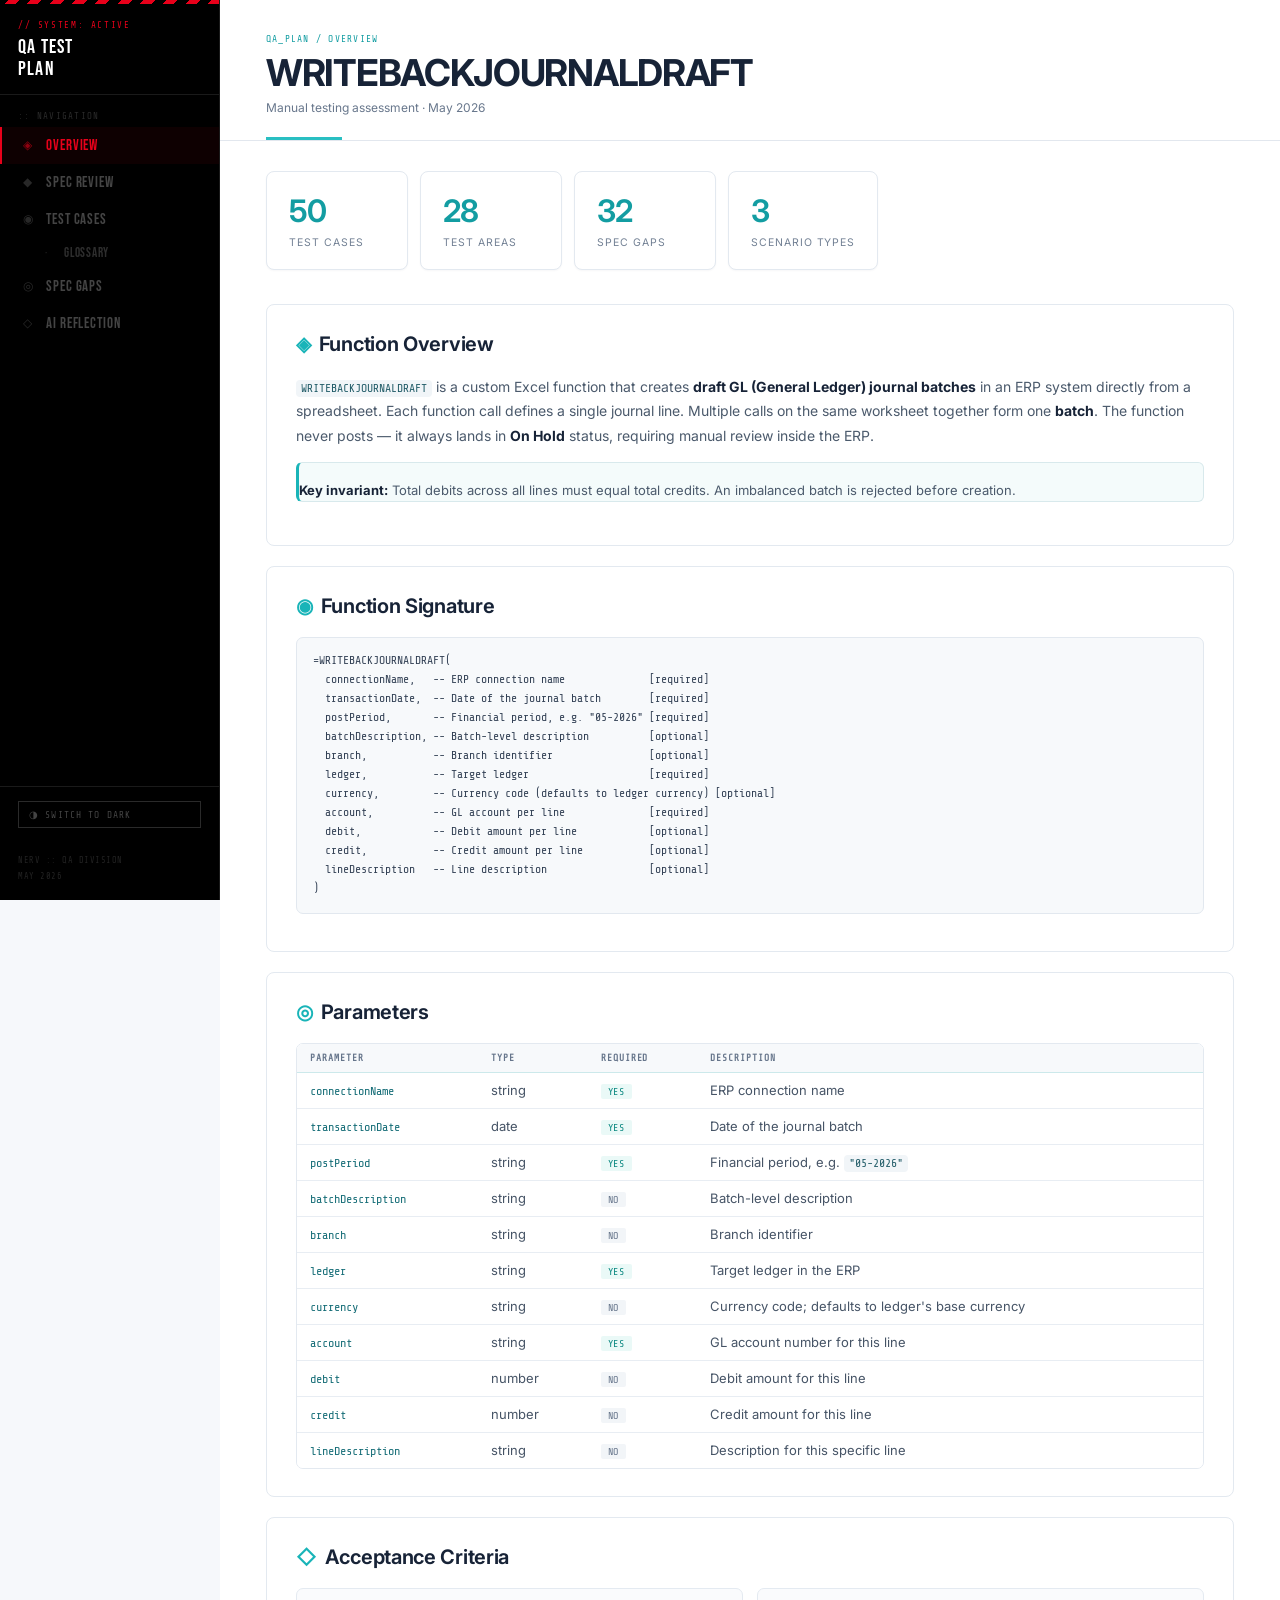
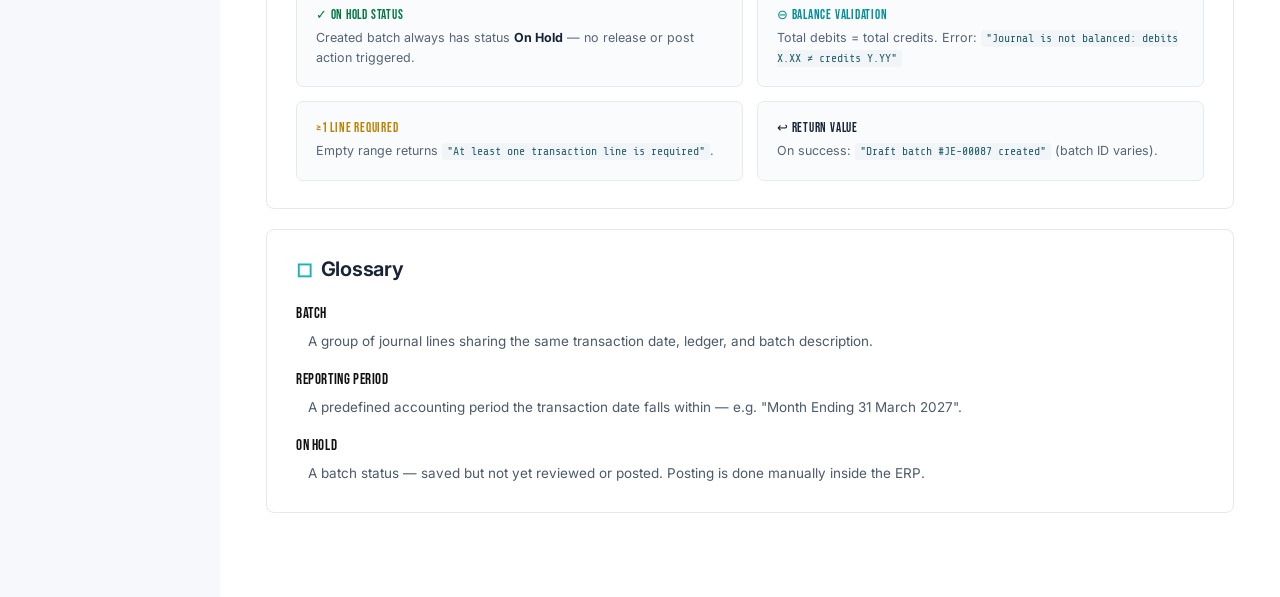
==== index.html @ 824fc2dc "Refine document pages with Allure-inspired layout" ====
<!DOCTYPE html>
<html lang="en" data-theme="light">
<head>
  <meta charset="UTF-8" />
  <meta name="viewport" content="width=device-width, initial-scale=1.0" />
  <title>WRITEBACKJOURNALDRAFT — QA Test Plan</title>
  <link rel="preconnect" href="https://fonts.googleapis.com">
  <link rel="preconnect" href="https://fonts.gstatic.com" crossorigin>
  <link href="https://fonts.googleapis.com/css2?family=Bebas+Neue&family=Share+Tech+Mono&family=Inter:wght@400;500;600;700&display=swap" rel="stylesheet">
  <link rel="stylesheet" href="style-eva.css?v=20260526-allure1" />
</head>
<body class="overview-page">

<aside class="sidebar">
  <div class="sidebar-header">
    <div class="sidebar-eyebrow">// SYSTEM: ACTIVE</div>
    <div class="sidebar-logo">QA TEST<br>PLAN</div>
  </div>
  <div class="nav-section">:: Navigation</div>
  <a href="index.html" class="nav-link active"><span class="nav-icon">◈</span> Overview</a>
  <a href="spec.html" class="nav-link"><span class="nav-icon">◆</span> Spec Review</a>
  <a href="test-cases.html" class="nav-link"><span class="nav-icon">◉</span> Test Cases</a>
  <a href="glossary.html" class="nav-sub-link"><span class="nav-icon">·</span> Glossary</a>
  <a href="gaps.html" class="nav-link"><span class="nav-icon">◎</span> Spec Gaps</a>
  <a href="ai-reflection.html" class="nav-link"><span class="nav-icon">◇</span> AI Reflection</a>
  <div class="theme-toggle">
    <button class="theme-btn" onclick="toggleTheme()" id="theme-btn">◑ &nbsp;SWITCH THEME</button>
  </div>
  <div class="sidebar-footer">
    NERV :: QA DIVISION<br/>
    MAY 2026
  </div>
</aside>

<main class="main">
  <div class="page-header">
    <div class="breadcrumb">QA_PLAN / OVERVIEW</div>
    <div class="page-title">WRITEBACKJOURNALDRAFT</div>
    <div class="page-desc">Manual testing assessment · May 2026</div>
  </div>

  <div class="content">

    <div class="stats">
      <div class="stat-card"><div class="stat-num">50</div><div class="stat-label">Test cases</div></div>
      <div class="stat-card"><div class="stat-num">28</div><div class="stat-label">Test areas</div></div>
      <div class="stat-card"><div class="stat-num" style="color:#00BFCF;">32</div><div class="stat-label">Spec gaps</div></div>
      <div class="stat-card"><div class="stat-num" style="color:#00C870;">3</div><div class="stat-label">Scenario types</div></div>
    </div>

    <div class="card">
      <div class="card-title"><span class="icon">◈</span> Function Overview</div>
      <p style="font-size:14px;color:var(--text-muted);line-height:1.75;margin-bottom:14px;">
        <code>WRITEBACKJOURNALDRAFT</code> is a custom Excel function that creates <strong style="color:var(--text)">draft GL (General Ledger) journal batches</strong> in an ERP system directly from a spreadsheet. Each function call defines a single journal line. Multiple calls on the same worksheet together form one <strong style="color:var(--text)">batch</strong>. The function never posts — it always lands in <strong style="color:var(--accent)">On Hold</strong> status, requiring manual review inside the ERP.
      </p>
      <div class="callout callout-info">
        <strong>Key invariant:</strong> Total debits across all lines must equal total credits. An imbalanced batch is rejected before creation.
      </div>
    </div>

    <div class="card">
      <div class="card-title"><span class="icon">◉</span> Function Signature</div>
      <pre>=WRITEBACKJOURNALDRAFT(
  connectionName,   -- ERP connection name              [required]
  transactionDate,  -- Date of the journal batch        [required]
  postPeriod,       -- Financial period, e.g. "05-2026" [required]
  batchDescription, -- Batch-level description          [optional]
  branch,           -- Branch identifier                [optional]
  ledger,           -- Target ledger                    [required]
  currency,         -- Currency code (defaults to ledger currency) [optional]
  account,          -- GL account per line              [required]
  debit,            -- Debit amount per line            [optional]
  credit,           -- Credit amount per line           [optional]
  lineDescription   -- Line description                 [optional]
)</pre>
    </div>

    <div class="card">
      <div class="card-title"><span class="icon">◎</span> Parameters</div>
      <div class="table-wrap">
        <table class="param-table">
          <thead><tr><th>Parameter</th><th>Type</th><th>Required</th><th>Description</th></tr></thead>
          <tbody>
            <tr><td><span class="param-name">connectionName</span></td><td>string</td><td><span class="badge badge-required">Yes</span></td><td>ERP connection name</td></tr>
            <tr><td><span class="param-name">transactionDate</span></td><td>date</td><td><span class="badge badge-required">Yes</span></td><td>Date of the journal batch</td></tr>
            <tr><td><span class="param-name">postPeriod</span></td><td>string</td><td><span class="badge badge-required">Yes</span></td><td>Financial period, e.g. <code>"05-2026"</code></td></tr>
            <tr><td><span class="param-name">batchDescription</span></td><td>string</td><td><span class="badge badge-scripted">No</span></td><td>Batch-level description</td></tr>
            <tr><td><span class="param-name">branch</span></td><td>string</td><td><span class="badge badge-scripted">No</span></td><td>Branch identifier</td></tr>
            <tr><td><span class="param-name">ledger</span></td><td>string</td><td><span class="badge badge-required">Yes</span></td><td>Target ledger in the ERP</td></tr>
            <tr><td><span class="param-name">currency</span></td><td>string</td><td><span class="badge badge-scripted">No</span></td><td>Currency code; defaults to ledger's base currency</td></tr>
            <tr><td><span class="param-name">account</span></td><td>string</td><td><span class="badge badge-required">Yes</span></td><td>GL account number for this line</td></tr>
            <tr><td><span class="param-name">debit</span></td><td>number</td><td><span class="badge badge-scripted">No</span></td><td>Debit amount for this line</td></tr>
            <tr><td><span class="param-name">credit</span></td><td>number</td><td><span class="badge badge-scripted">No</span></td><td>Credit amount for this line</td></tr>
            <tr><td><span class="param-name">lineDescription</span></td><td>string</td><td><span class="badge badge-scripted">No</span></td><td>Description for this specific line</td></tr>
          </tbody>
        </table>
      </div>
    </div>

    <div class="card">
      <div class="card-title"><span class="icon">◇</span> Acceptance Criteria</div>
      <div class="ac-grid">
        <div class="ac-item">
          <div class="ac-title" style="color:var(--ok);">✓ On Hold Status</div>
          <div class="ac-body">Created batch always has status <strong style="color:var(--text)">On Hold</strong> — no release or post action triggered.</div>
        </div>
        <div class="ac-item">
          <div class="ac-title" style="color:var(--accent2);">⊖ Balance Validation</div>
          <div class="ac-body">Total debits = total credits. Error: <code>"Journal is not balanced: debits X.XX ≠ credits Y.YY"</code></div>
        </div>
        <div class="ac-item">
          <div class="ac-title" style="color:var(--yellow);">≥1 Line Required</div>
          <div class="ac-body">Empty range returns <code>"At least one transaction line is required"</code>.</div>
        </div>
        <div class="ac-item">
          <div class="ac-title" style="color:var(--purple);">↩ Return Value</div>
          <div class="ac-body">On success: <code>"Draft batch #JE-00087 created"</code> (batch ID varies).</div>
        </div>
      </div>
    </div>

    <div class="card">
      <div class="card-title"><span class="icon">◻</span> Glossary</div>
      <dl style="font-size:14px;line-height:1.8;">
        <dt>Batch</dt>
        <dd>A group of journal lines sharing the same transaction date, ledger, and batch description.</dd>
        <dt>Reporting Period</dt>
        <dd>A predefined accounting period the transaction date falls within — e.g. "Month Ending 31 March 2027".</dd>
        <dt>On Hold</dt>
        <dd>A batch status — saved but not yet reviewed or posted. Posting is done manually inside the ERP.</dd>
      </dl>
    </div>

  </div>
</main>

<script>
  const saved = localStorage.getItem('eva-theme-v2');
  if (saved) document.documentElement.setAttribute('data-theme', saved);
  const btn = document.getElementById('theme-btn');
  function updateBtn() {
    const d = document.documentElement.getAttribute('data-theme');
    btn.textContent = d === 'light' ? '◑  SWITCH TO DARK' : '◑  SWITCH TO LIGHT';
  }
  function toggleTheme() {
    const d = document.documentElement.getAttribute('data-theme');
    const next = d === 'light' ? 'dark' : 'light';
    document.documentElement.setAttribute('data-theme', next);
    localStorage.setItem('eva-theme-v2', next);
    updateBtn();
  }
  updateBtn();
</script>
</body>
</html>
---- style-eva.css ----
/* fonts loaded via <link> in HTML head */

/* ══════════════════════════════════════════
   EVANGELION QA — DUAL THEME
   dark  = MAGI night / manga panel
   light = manga page (white paper)
══════════════════════════════════════════ */

:root {
  --bg:          #000000;
  --bg2:         #0d0d0d;
  --bg3:         #111111;
  --bg-card:     #0f0f0f;
  --border:      #222222;
  --border-hi:   #ffffff;
  --text:        #e8e8e8;
  --text-muted:  #666666;
  --text-dim:    #333333;
  --red:         #E8001A;
  --red-dim:     #6a0008;
  --yellow:      #F0C030;
  --cyan:        #00BFCF;
  --green:       #00C870;
  --white:       #f0f0f0;
  --sidebar-bg:  #000000;
  --list-bg:     #090909;
  --list-brd:    #1a1a1a;
  --detail-bg:   #0c0c0c;
  --header-bg:   #000000;
  --header-line: #E8001A;
  --stripe-a:    #E8001A;
  --stripe-b:    #000000;
  --tc-id-c:     #E8001A;
  --ok:          #00C870;
  --err:         #E8001A;
  --note:        #888888;
  --b-pos-bg:    rgba(0,200,112,0.12);   --b-pos-c: #00C870;
  --b-neg-bg:    rgba(232,0,26,0.15);    --b-neg-c: #ff4455;
  --b-bal-bg:    rgba(0,191,207,0.12);   --b-bal-c: #00BFCF;
  --b-edge-bg:   rgba(240,192,48,0.12);  --b-edge-c: #F0C030;
  --b-high-bg:   rgba(232,0,26,0.18);    --b-high-c: #ff4455;
  --b-med-bg:    rgba(240,192,48,0.14);  --b-med-c: #F0C030;
  --b-low-bg:    rgba(0,200,112,0.12);   --b-low-c: #00C870;
  --b-req-bg:    rgba(232,0,26,0.18);    --b-req-c: #ff4455;
  --b-scr-bg:    rgba(80,80,80,0.2);     --b-scr-c: #666666;
  --callout-i-bg:rgba(0,100,200,0.1);   --callout-i-br:#00BFCF; --callout-i-c:#79c0ff;
  --callout-w-bg:rgba(240,192,48,0.08); --callout-w-br:#F0C030; --callout-w-c:#F0C030;
  --gap-brd:     #F0C030;
  --gap-tag-bg:  rgba(240,192,48,0.12);
  --gap-tag-c:   #F0C030;
  --assump-bg:   rgba(0,200,112,0.06);
  --assump-brd:  rgba(0,200,112,0.3);
  --assump-c:    #00C870;
  --item-hover:  rgba(232,0,26,0.06);
  --item-sel:    rgba(232,0,26,0.12);
  --item-sel-brd:#E8001A;
}

[data-theme="light"] {
  --bg:          #f5f5f0;
  --bg2:         #ebebea;
  --bg3:         #e0e0dc;
  --bg-card:     #ffffff;
  --border:      #cccccc;
  --border-hi:   #000000;
  --text:        #111111;
  --text-muted:  #555555;
  --text-dim:    #aaaaaa;
  --red:         #E8001A;
  --red-dim:     #ffd0d4;
  --yellow:      #c08000;
  --cyan:        #007a8a;
  --green:       #007840;
  --white:       #111111;
  --sidebar-bg:  #0a0a0a;
  --list-bg:     #ffffff;
  --list-brd:    #dddddd;
  --detail-bg:   #f8f8f5;
  --header-bg:   #000000;
  --header-line: #E8001A;
  --stripe-a:    #E8001A;
  --stripe-b:    #ffffff;
  --tc-id-c:     #E8001A;
  --ok:          #007840;
  --err:         #E8001A;
  --note:        #555555;
  --b-pos-bg: #d4f5e4; --b-pos-c: #007840;
  --b-neg-bg: #fde8ea; --b-neg-c: #c00010;
  --b-bal-bg: #d0eef5; --b-bal-c: #005a6a;
  --b-edge-bg:#fff0c0; --b-edge-c: #7a5000;
  --b-high-bg:#fde8ea; --b-high-c: #c00010;
  --b-med-bg: #fff0c0; --b-med-c: #7a5000;
  --b-low-bg: #d4f5e4; --b-low-c: #007840;
  --b-req-bg: #fde8ea; --b-req-c: #c00010;
  --b-scr-bg: #eeeeee; --b-scr-c: #666666;
  --callout-i-bg:#dbeafe; --callout-i-br:#93c5fd; --callout-i-c:#1e40af;
  --callout-w-bg:#fef9e7; --callout-w-br:#f0c040; --callout-w-c:#7a4700;
  --gap-brd:    #c08000;
  --gap-tag-bg: #fff0c0;
  --gap-tag-c:  #7a5000;
  --assump-bg:  #d4f5e4;
  --assump-brd: #7ad48a;
  --assump-c:   #007840;
  --item-hover: rgba(0,0,0,0.03);
  --item-sel:   rgba(232,0,26,0.06);
  --item-sel-brd:#E8001A;
}

/* ── Reset ── */
*, *::before, *::after { margin: 0; padding: 0; box-sizing: border-box; }
html { scroll-behavior: smooth; }

body {
  font-family: 'Inter', -apple-system, sans-serif;
  background: var(--bg);
  color: var(--text);
  display: flex;
  min-height: 100vh;
  transition: background 0.2s, color 0.2s;
}

/* Scan-line overlay (dark only) */
:root body::after {
  content: '';
  position: fixed;
  inset: 0;
  background: repeating-linear-gradient(
    0deg, transparent, transparent 3px,
    rgba(0,0,0,0.06) 3px, rgba(0,0,0,0.06) 4px
  );
  pointer-events: none;
  z-index: 9999;
}
[data-theme="light"] body::after { display: none; }

/* ══════════════════════════════════════════
   NAV SIDEBAR — always dark
══════════════════════════════════════════ */
.sidebar {
  width: 220px;
  background: #000000;
  border-right: 1px solid #1a1a1a;
  position: fixed;
  height: 100vh;
  overflow-y: auto;
  flex-shrink: 0;
  z-index: 200;
  display: flex;
  flex-direction: column;
}

/* Warning stripe top */
.sidebar::before {
  content: '';
  display: block;
  height: 4px;
  flex-shrink: 0;
  background: repeating-linear-gradient(
    -45deg,
    #E8001A 0px, #E8001A 8px,
    #000000 8px, #000000 16px
  );
}

.sidebar-header {
  padding: 16px 18px 14px;
  border-bottom: 1px solid #1a1a1a;
  min-height: 72px;
}

.sidebar-eyebrow {
  font-family: 'Share Tech Mono', monospace;
  font-size: 9px;
  color: #E8001A;
  letter-spacing: 0.18em;
  text-transform: uppercase;
  margin-bottom: 6px;
}

.sidebar-logo {
  font-family: 'Bebas Neue', sans-serif;
  font-size: 20px;
  color: #ffffff;
  letter-spacing: 0.06em;
  line-height: 1.1;
}

.sidebar-ja {
  font-family: 'Share Tech Mono', monospace;
  font-size: 9px;
  color: #333333;
  margin-top: 4px;
  letter-spacing: 0.04em;
}

.nav-section {
  font-family: 'Share Tech Mono', monospace;
  font-size: 9px;
  text-transform: uppercase;
  letter-spacing: 0.14em;
  color: #2a2a2a;
  padding: 16px 18px 6px;
}

.nav-link {
  display: flex;
  align-items: center;
  gap: 10px;
  padding: 9px 18px;
  color: #444444;
  text-decoration: none;
  font-family: 'Bebas Neue', sans-serif;
  font-size: 15px;
  letter-spacing: 0.06em;
  transition: all 0.12s;
  border-left: 2px solid transparent;
}
.nav-link:hover { color: #aaaaaa; background: rgba(255,255,255,0.03); }
.nav-link.active { color: #E8001A; border-left-color: #E8001A; background: rgba(232,0,26,0.06); }

.nav-icon { font-size: 12px; opacity: 0.6; width: 16px; text-align: center; }

.theme-toggle {
  margin-top: auto;
  padding: 14px 18px;
  border-top: 1px solid #1a1a1a;
}
.theme-btn {
  width: 100%;
  background: transparent;
  border: 1px solid #2a2a2a;
  color: #444444;
  font-family: 'Share Tech Mono', monospace;
  font-size: 9.5px;
  letter-spacing: 0.12em;
  text-transform: uppercase;
  padding: 7px 10px;
  cursor: pointer;
  transition: all 0.15s;
  text-align: left;
}
.theme-btn:hover { border-color: #E8001A; color: #E8001A; }

.sidebar-footer {
  padding: 10px 18px 16px;
  font-family: 'Share Tech Mono', monospace;
  font-size: 8.5px;
  color: #222222;
  letter-spacing: 0.06em;
  line-height: 1.9;
}

/* ══════════════════════════════════════════
   PAGE HEADER (top bar — for single-col pages)
══════════════════════════════════════════ */
.page-header {
  background: var(--header-bg);
  border-bottom: 1px solid #1a1a1a;
  padding: 16px 36px;
  position: sticky;
  top: 0;
  z-index: 50;
  position: relative;
}
.page-header::after {
  content: '';
  position: absolute;
  bottom: 0; left: 0;
  height: 2px; width: 100%;
  background: linear-gradient(90deg, var(--header-line), transparent 70%);
}

.breadcrumb {
  font-family: 'Share Tech Mono', monospace;
  font-size: 9.5px;
  color: var(--text-dim);
  letter-spacing: 0.1em;
  text-transform: uppercase;
  margin-bottom: 3px;
}

.page-title {
  font-family: 'Bebas Neue', sans-serif;
  font-size: 26px;
  letter-spacing: 0.06em;
  color: var(--white);
}
[data-theme="light"] .page-title { color: #ffffff; }

.page-desc {
  font-size: 12px;
  color: #444444;
  margin-top: 2px;
  font-family: 'Share Tech Mono', monospace;
  letter-spacing: 0.04em;
}

/* ══════════════════════════════════════════
   SPLIT PANEL (test cases page)
══════════════════════════════════════════ */
.split-layout {
  margin-left: 220px;
  display: flex;
  height: 100vh;
  flex: 1;
  overflow: hidden;
}

/* List panel */
.list-panel {
  width: 340px;
  flex-shrink: 0;
  background: var(--list-bg);
  border-right: 1px solid var(--list-brd);
  display: flex;
  flex-direction: column;
  overflow: hidden;
}

.list-header {
  padding: 14px 16px 0;
  border-bottom: 1px solid var(--list-brd);
  flex-shrink: 0;
  background: var(--bg2);
}

.list-title {
  font-family: 'Bebas Neue', sans-serif;
  font-size: 16px;
  letter-spacing: 0.08em;
  color: var(--text);
  margin-bottom: 10px;
}

.list-tabs {
  display: flex;
  gap: 0;
  margin: 0 -16px;
  border-top: 1px solid var(--list-brd);
  overflow-x: auto;
}
.list-tab {
  flex-shrink: 0;
  padding: 8px 12px;
  font-family: 'Share Tech Mono', monospace;
  font-size: 9.5px;
  letter-spacing: 0.08em;
  text-transform: uppercase;
  color: var(--text-muted);
  background: transparent;
  border: none;
  border-bottom: 2px solid transparent;
  cursor: pointer;
  transition: all 0.12s;
}
.list-tab:hover { color: var(--text); }
.list-tab.active { color: var(--red); border-bottom-color: var(--red); }

.list-scroll {
  flex: 1;
  overflow-y: auto;
  padding: 8px 0;
}
.list-scroll::-webkit-scrollbar { width: 3px; }
.list-scroll::-webkit-scrollbar-thumb { background: #2a2a2a; }
[data-theme="light"] .list-scroll::-webkit-scrollbar-thumb { background: #cccccc; }

/* Category label inside list */
.list-cat-label {
  padding: 10px 16px 4px;
  font-family: 'Share Tech Mono', monospace;
  font-size: 8.5px;
  letter-spacing: 0.16em;
  text-transform: uppercase;
  color: var(--text-dim);
  border-top: 1px solid var(--border);
  margin-top: 4px;
}
.list-cat-label:first-child { border-top: none; margin-top: 0; }

/* Test case list item */
.tc-item {
  padding: 10px 16px;
  cursor: pointer;
  border-left: 2px solid transparent;
  transition: all 0.1s;
  position: relative;
}
.tc-item:hover { background: var(--item-hover); }
.tc-item.active { background: var(--item-sel); border-left-color: var(--item-sel-brd); }

.tc-item-row1 {
  display: flex;
  align-items: center;
  gap: 8px;
  margin-bottom: 3px;
}

.tc-item-id {
  font-family: 'Share Tech Mono', monospace;
  font-size: 11px;
  color: var(--tc-id-c);
  letter-spacing: 0.04em;
  flex-shrink: 0;
}
.tc-item-title {
  font-size: 12.5px;
  font-weight: 500;
  color: var(--text);
  line-height: 1.4;
  flex: 1;
}
.tc-item-badges {
  display: flex;
  gap: 4px;
  flex-wrap: wrap;
}

/* ══════════════════════════════════════════
   DETAIL PANEL
══════════════════════════════════════════ */
.detail-panel {
  flex: 1;
  background: var(--detail-bg);
  overflow-y: auto;
  display: flex;
  flex-direction: column;
}
.detail-panel::-webkit-scrollbar { width: 4px; }
.detail-panel::-webkit-scrollbar-thumb { background: #2a2a2a; }
[data-theme="light"] .detail-panel::-webkit-scrollbar-thumb { background: #cccccc; }

/* Empty state */
.detail-empty {
  flex: 1;
  display: flex;
  flex-direction: column;
  align-items: center;
  justify-content: center;
  gap: 12px;
  padding: 60px;
  user-select: none;
}
.detail-empty-ja {
  font-family: 'Share Tech Mono', monospace;
  font-size: 22px;
  color: var(--text-dim);
  letter-spacing: 0.12em;
  line-height: 2;
  text-align: center;
}
.detail-empty-en {
  font-family: 'Bebas Neue', sans-serif;
  font-size: 15px;
  letter-spacing: 0.18em;
  color: var(--text-dim);
}

/* Detail content */
.detail-content {
  padding: 28px 36px 60px;
  flex: 1;
}

.detail-tc-meta {
  display: flex;
  align-items: center;
  gap: 12px;
  margin-bottom: 6px;
}

.detail-tc-id {
  font-family: 'Share Tech Mono', monospace;
  font-size: 13px;
  color: var(--red);
  letter-spacing: 0.06em;
}

.detail-title {
  font-family: 'Bebas Neue', sans-serif;
  font-size: 32px;
  letter-spacing: 0.04em;
  line-height: 1.1;
  color: var(--text);
  margin-bottom: 16px;
}
[data-theme="light"] .detail-title { color: #111111; }

.detail-divider {
  height: 1px;
  background: var(--border);
  margin: 20px 0;
  position: relative;
}
.detail-divider::before {
  content: '';
  position: absolute;
  left: 0; top: 0;
  height: 1px;
  width: 60px;
  background: var(--red);
}

.detail-section-label {
  font-family: 'Share Tech Mono', monospace;
  font-size: 9.5px;
  letter-spacing: 0.16em;
  text-transform: uppercase;
  color: var(--text-muted);
  margin-bottom: 10px;
  display: flex;
  align-items: center;
  gap: 10px;
}
.detail-section-label::after {
  content: '';
  flex: 1;
  height: 1px;
  background: var(--border);
}

.detail-preconditions {
  font-size: 13.5px;
  color: var(--text-muted);
  line-height: 1.7;
  padding: 12px 14px;
  border: 1px solid var(--border);
  border-left: 2px solid var(--cyan);
  background: rgba(0,191,207,0.04);
  border-radius: 0 4px 4px 0;
}
[data-theme="light"] .detail-preconditions { background: rgba(0,122,138,0.04); }

.detail-variation,
.detail-notes {
  font-size: 13.5px;
  color: var(--text-muted);
  line-height: 1.7;
  padding: 12px 14px;
  border: 1px solid var(--border);
  background: var(--bg2);
}
.detail-notes {
  border-left: 2px solid var(--yellow);
}

.detail-steps {
  list-style: none;
  padding: 0;
  display: flex;
  flex-direction: column;
  gap: 8px;
}

.detail-results {
  list-style: none;
  padding: 12px 14px;
  background: rgba(0,200,112,0.06);
  border-left: 3px solid var(--green);
  display: flex;
  flex-direction: column;
  gap: 8px;
}
.detail-results .step-num { color: var(--green); }

.detail-step {
  display: flex;
  gap: 14px;
  align-items: flex-start;
}
.step-num {
  font-family: 'Share Tech Mono', monospace;
  font-size: 10px;
  color: var(--red);
  min-width: 24px;
  padding-top: 2px;
  flex-shrink: 0;
}
.step-text {
  font-size: 13.5px;
  color: var(--text);
  line-height: 1.65;
}

.detail-expected {
  padding: 14px 16px;
  border-radius: 4px;
  font-size: 13.5px;
  line-height: 1.65;
  border-left: 3px solid;
}
.expected-ok  { border-color: var(--green); background: rgba(0,200,112,0.06); color: var(--ok); }
.expected-err { border-color: var(--red);   background: rgba(232,0,26,0.08);  color: var(--err); }
.expected-note{ border-color: var(--yellow);background: rgba(240,192,48,0.06); color: var(--note); font-style: italic; }

/* ══════════════════════════════════════════
   SINGLE-COLUMN PAGES (index, gaps, ai)
══════════════════════════════════════════ */
.main { margin-left: 220px; flex: 1; }
.content { padding: 28px 36px 60px; max-width: 960px; }

/* Stats */
.stats { display: flex; gap: 10px; margin-bottom: 24px; flex-wrap: wrap; }
.stat-card {
  background: var(--bg-card);
  border: 1px solid var(--border);
  border-top: 2px solid var(--red);
  padding: 14px 18px;
  min-width: 110px;
}
.stat-num {
  font-family: 'Share Tech Mono', monospace;
  font-size: 24px;
  color: var(--red);
}
.stat-label {
  font-size: 10.5px;
  color: var(--text-muted);
  margin-top: 2px;
  text-transform: uppercase;
  letter-spacing: 0.06em;
}

/* Cards */
.card {
  background: var(--bg-card);
  border: 1px solid var(--border);
  padding: 20px 22px;
  margin-bottom: 16px;
  position: relative;
}
.card::before {
  content: '';
  position: absolute;
  top: 0; left: 0;
  width: 2px; height: 100%;
  background: var(--red);
  opacity: 0.4;
}

.card-title {
  font-family: 'Bebas Neue', sans-serif;
  font-size: 14px;
  letter-spacing: 0.1em;
  color: var(--text);
  margin-bottom: 14px;
  display: flex;
  align-items: center;
  gap: 8px;
}
[data-theme="light"] .card-title { color: #111111; }

/* Callouts */
.callout {
  padding: 11px 14px;
  font-size: 13px;
  margin-bottom: 16px;
  line-height: 1.6;
  border-left: 3px solid;
}
.callout-info  { background: var(--callout-i-bg); border-color: var(--callout-i-br); color: var(--callout-i-c); }
.callout-warn  { background: var(--callout-w-bg); border-color: var(--callout-w-br); color: var(--callout-w-c); }
.callout strong { font-weight: 700; }

/* Badges */
.badge {
  display: inline-flex;
  align-items: center;
  padding: 2px 7px;
  font-family: 'Share Tech Mono', monospace;
  font-size: 10px;
  letter-spacing: 0.06em;
  text-transform: uppercase;
  white-space: nowrap;
  border-radius: 2px;
}
.badge-positive  { background: var(--b-pos-bg);  color: var(--b-pos-c); }
.badge-negative  { background: var(--b-neg-bg);  color: var(--b-neg-c); }
.badge-balance   { background: var(--b-bal-bg);  color: var(--b-bal-c); }
.badge-edge      { background: var(--b-edge-bg); color: var(--b-edge-c); }
.badge-high      { background: var(--b-high-bg); color: var(--b-high-c); }
.badge-medium    { background: var(--b-med-bg);  color: var(--b-med-c); }
.badge-low       { background: var(--b-low-bg);  color: var(--b-low-c); }
.badge-required  { background: var(--b-req-bg);  color: var(--b-req-c); }
.badge-scripted  { background: var(--b-scr-bg);  color: var(--b-scr-c); }
.badge-high::before { content: '▲ '; font-size: 7px; }

/* Priority styling is used only in the Spec Review risk map, not in test-case fields. */
.badge-p0 { background: rgba(232,0,26,0.18);   color: #ff4455; }
.badge-p1 { background: rgba(240,192,48,0.14); color: #F0C030; }
.badge-p2 { background: rgba(60,160,80,0.14);  color: #70cc80; }
[data-theme="light"] .badge-p0 { background: #fde8ea; color: #c00010; }
[data-theme="light"] .badge-p1 { background: #fff0c0; color: #7a5000; }
[data-theme="light"] .badge-p2 { background: #d4f5e4; color: #007840; }

/* Param table */
.param-table { width: 100%; border-collapse: collapse; font-size: 13px; }
.param-table th {
  background: var(--bg2);
  padding: 9px 13px;
  text-align: left;
  font-family: 'Share Tech Mono', monospace;
  font-size: 9.5px;
  color: var(--text-muted);
  text-transform: uppercase;
  letter-spacing: 0.1em;
  border-bottom: 1px solid var(--border);
}
.param-table td {
  padding: 9px 13px;
  border-bottom: 1px solid var(--border);
  vertical-align: top;
  font-size: 13px;
  color: var(--text);
}
.param-table tr:last-child td { border-bottom: none; }
.param-name {
  font-family: 'Share Tech Mono', monospace;
  font-size: 12px;
  color: var(--cyan);
}
[data-theme="light"] .param-name { color: var(--cyan); }

/* Code */
code {
  font-family: 'Share Tech Mono', monospace;
  font-size: 11.5px;
  background: rgba(255,255,255,0.06);
  padding: 2px 5px;
  color: var(--cyan);
}
[data-theme="light"] code { background: rgba(0,0,0,0.06); }
pre {
  background: #050505;
  border: 1px solid var(--border);
  color: #c8c8c8;
  padding: 14px 16px;
  font-family: 'Share Tech Mono', monospace;
  font-size: 11.5px;
  line-height: 1.65;
  overflow-x: auto;
  margin: 10px 0;
  white-space: pre-wrap;
}
[data-theme="light"] pre { background: #111111; }

/* Gaps */
.gap-item {
  background: var(--bg-card);
  border: 1px solid var(--border);
  border-left: 3px solid var(--gap-brd);
  padding: 16px 20px;
  margin-bottom: 12px;
}
.gap-tag {
  font-family: 'Share Tech Mono', monospace;
  font-size: 9.5px;
  color: var(--gap-tag-c);
  background: var(--gap-tag-bg);
  padding: 2px 7px;
  display: inline-block;
  margin-bottom: 7px;
  letter-spacing: 0.1em;
  text-transform: uppercase;
}
.gap-title {
  font-family: 'Bebas Neue', sans-serif;
  font-size: 18px;
  letter-spacing: 0.03em;
  color: var(--text);
  margin-bottom: 7px;
}
[data-theme="light"] .gap-title { color: #111111; }
.gap-body { font-size: 13.5px; color: var(--text-muted); line-height: 1.75; }
.assumption {
  margin-top: 10px;
  padding: 11px 13px;
  background: var(--assump-bg);
  border: 1px solid var(--assump-brd);
  font-size: 13px;
  color: var(--assump-c);
  line-height: 1.65;
}
.assumption strong {
  display: block;
  margin-bottom: 3px;
  font-family: 'Share Tech Mono', monospace;
  font-size: 9px;
  letter-spacing: 0.12em;
  text-transform: uppercase;
  opacity: 0.6;
}

/* AI blocks */
.ai-block {
  background: var(--bg-card);
  border: 1px solid var(--border);
  padding: 20px 22px;
  margin-bottom: 14px;
}
.ai-block h3 {
  font-family: 'Bebas Neue', sans-serif;
  font-size: 16px;
  letter-spacing: 0.08em;
  color: var(--text);
  margin-bottom: 12px;
  padding-bottom: 9px;
  border-bottom: 1px solid var(--border);
}
[data-theme="light"] .ai-block h3 { color: #111111; }
.ai-block p, .ai-block li { font-size: 13.5px; color: var(--text-muted); line-height: 1.75; }
.ai-block ul, .ai-block ol { padding-left: 18px; }
.ai-block li { margin-bottom: 6px; }
.ai-block p + p { margin-top: 9px; }
.ai-block strong { color: var(--text); font-weight: 600; }
[data-theme="light"] .ai-block strong { color: #111111; }

/* Area color tags */
.area-tag {
  display: inline-flex;
  align-items: center;
  padding: 2px 7px;
  font-family: 'Share Tech Mono', monospace;
  font-size: 9.5px;
  letter-spacing: 0.05em;
  text-transform: uppercase;
  white-space: nowrap;
  border-radius: 2px;
}
.area-green  { background: rgba(0,200,112,0.12);  color: #00C870; }
.area-amber  { background: rgba(240,192,48,0.12); color: #F0C030; }
.area-orange { background: rgba(255,128,0,0.12);  color: #ff8040; }
.area-red    { background: rgba(232,0,26,0.12);   color: #ff4455; }
.area-blue   { background: rgba(0,191,207,0.12);  color: #00BFCF; }
.area-purple { background: rgba(160,80,255,0.12); color: #c080ff; }
[data-theme="light"] .area-green  { background: #d4f5e4; color: #007840; }
[data-theme="light"] .area-amber  { background: #fff0c0; color: #7a5000; }
[data-theme="light"] .area-orange { background: #ffe8d0; color: #a04000; }
[data-theme="light"] .area-red    { background: #fde8ea; color: #c00010; }
[data-theme="light"] .area-blue   { background: #d0eef5; color: #005a6a; }
[data-theme="light"] .area-purple { background: #ede0ff; color: #6030a0; }

/* Filter bar */
.filter-bar {
  padding: 10px 16px;
  border-bottom: 1px solid var(--list-brd);
  background: var(--bg2);
  display: flex;
  flex-direction: column;
  gap: 8px;
}
.filter-label {
  font-family: 'Share Tech Mono', monospace;
  font-size: 8.5px;
  letter-spacing: 0.14em;
  color: var(--text-dim);
  text-transform: uppercase;
}
.area-select {
  width: 100%;
  background: var(--bg3);
  border: 1px solid var(--border);
  color: var(--text);
  font-family: 'Share Tech Mono', monospace;
  font-size: 9.5px;
  letter-spacing: 0.06em;
  padding: 6px 8px;
  cursor: pointer;
  text-transform: uppercase;
  -webkit-appearance: none;
  appearance: none;
}
.area-select:focus { outline: 1px solid var(--red); }
[data-theme="light"] .area-select { background: #ffffff; }

.list-count {
  font-family: 'Share Tech Mono', monospace;
  font-size: 11px;
  color: var(--text-muted);
  font-weight: 400;
  letter-spacing: 0.06em;
}
.empty-filter {
  padding: 24px 16px;
  font-family: 'Share Tech Mono', monospace;
  font-size: 10px;
  color: var(--text-dim);
  letter-spacing: 0.1em;
}

/* Detail meta row additions */
.detail-meta-row {
  display: flex;
  gap: 8px;
  align-items: center;
  flex-wrap: wrap;
  margin-top: 6px;
}
.detail-meta-label {
  font-family: 'Share Tech Mono', monospace;
  font-size: 9px;
  letter-spacing: 0.1em;
  text-transform: uppercase;
  color: var(--text-muted);
}

/* AC grid */
.ac-grid { display: grid; grid-template-columns: 1fr 1fr; gap: 10px; }
.ac-item { padding: 13px 15px; border: 1px solid var(--border); background: var(--bg2); }
[data-theme="light"] .ac-item { background: #f8f8f5; }
.ac-title { font-family: 'Bebas Neue', sans-serif; font-size: 13px; letter-spacing: 0.06em; margin-bottom: 5px; }
.ac-body { font-size: 12.5px; color: var(--text-muted); line-height: 1.6; }
dl dt { font-family: 'Bebas Neue', sans-serif; font-size: 15px; letter-spacing: 0.04em; color: var(--text); margin-top: 14px; }
[data-theme="light"] dl dt { color: #111111; }
dl dd { color: var(--text-muted); margin-left: 12px; margin-top: 3px; font-size: 13.5px; line-height: 1.65; }
dl dt:first-child { margin-top: 0; }

/* ══════════════════════════════════════════
   SUB-NAV (Glossary under Test Cases)
══════════════════════════════════════════ */
.nav-sub-link {
  display: flex;
  align-items: center;
  gap: 10px;
  padding: 7px 18px 7px 36px;
  color: #2e2e2e;
  text-decoration: none;
  font-family: 'Bebas Neue', sans-serif;
  font-size: 13px;
  letter-spacing: 0.06em;
  transition: all 0.12s;
  border-left: 2px solid transparent;
}
.nav-sub-link:hover { color: #888888; background: rgba(255,255,255,0.02); }
.nav-sub-link.active { color: #E8001A; border-left-color: #E8001A; background: rgba(232,0,26,0.04); }

/* ══════════════════════════════════════════
   GAP SEVERITY COLORS
══════════════════════════════════════════ */
.gap-critical { border-left-color: #ff4455; }
.gap-high     { border-left-color: #F0C030; }
.gap-medium   { border-left-color: #00BFCF; }
.gap-sev-critical { background: rgba(232,0,26,0.12);   color: #ff4455; }
.gap-sev-high     { background: rgba(240,192,48,0.12); color: #F0C030; }
.gap-sev-medium   { background: rgba(0,191,207,0.12);  color: #00BFCF; }
[data-theme="light"] .gap-sev-critical { background: #fde8ea; color: #c00010; }
[data-theme="light"] .gap-sev-high     { background: #fff0c0; color: #7a5000; }
[data-theme="light"] .gap-sev-medium   { background: #d0eef5; color: #005a6a; }

.gap-sections {
  display: grid;
  grid-template-columns: 1fr 1fr;
  gap: 8px;
  margin-top: 12px;
}
.gap-sec {
  padding: 10px 12px;
  background: var(--bg2);
  border: 1px solid var(--border);
}
.gap-sec-label {
  font-family: 'Share Tech Mono', monospace;
  font-size: 7.5px;
  letter-spacing: 0.18em;
  text-transform: uppercase;
  margin-bottom: 5px;
  display: block;
}
.gap-sec-unclear .gap-sec-label  { color: #ff4455; }
.gap-sec-assume  .gap-sec-label  { color: #00C870; }
.gap-sec-why     .gap-sec-label  { color: #F0C030; }
.gap-sec-coverage .gap-sec-label { color: #00BFCF; }
.gap-sec-text { font-size: 12.5px; color: var(--text-muted); line-height: 1.6; }

/* ══════════════════════════════════════════
   GLOSSARY PAGE
══════════════════════════════════════════ */
.glossary-group {
  background: var(--bg-card);
  border: 1px solid var(--border);
  padding: 18px 22px;
  margin-bottom: 14px;
  position: relative;
}
.glossary-group::before {
  content: '';
  position: absolute;
  top: 0; left: 0;
  width: 2px; height: 100%;
  background: var(--cyan);
  opacity: 0.5;
}
.glossary-group-title {
  font-family: 'Share Tech Mono', monospace;
  font-size: 9px;
  letter-spacing: 0.2em;
  text-transform: uppercase;
  color: var(--cyan);
  margin-bottom: 14px;
  padding-bottom: 8px;
  border-bottom: 1px solid var(--border);
}
.glossary-dl { margin: 0; }
.glossary-dt {
  font-family: 'Share Tech Mono', monospace;
  font-size: 11.5px;
  color: var(--text);
  letter-spacing: 0.04em;
  margin-top: 14px;
  display: flex;
  align-items: center;
  gap: 8px;
}
.glossary-dt:first-child { margin-top: 0; }
.glossary-dt::after { content: ''; flex: 1; height: 1px; background: var(--border); }
.glossary-dd {
  font-size: 13px;
  color: var(--text-muted);
  line-height: 1.7;
  margin: 4px 0 0 0;
  padding-left: 12px;
  border-left: 2px solid var(--border);
}

/* ══════════════════════════════════════════
   SPEC REVIEW — RISK MAP (no P-labels)
══════════════════════════════════════════ */
.risk-dot-critical { width: 8px; height: 8px; border-radius: 50%; background: #ff4455; flex-shrink: 0; }
.risk-dot-high     { width: 8px; height: 8px; border-radius: 50%; background: #F0C030; flex-shrink: 0; }
.risk-dot-medium   { width: 8px; height: 8px; border-radius: 50%; background: #00BFCF; flex-shrink: 0; }

/* ==========================================================
   INTERFACE REFRESH: EVA ARCHIVE x CYAN SYNTH SIGNAL
   Keeps the navigation shell, rebuilds the document surface.
========================================================== */
:root {
  --accent: #19dfdb;
  --accent2: #19dfdb;
  --cyan: #19dfdb;
  --cyan-bright: #9bfdf4;
  --pink: #ff4073;
  --panel: rgba(10, 14, 16, 0.8);
  --panel-deep: rgba(4, 7, 9, 0.9);
  --line-cyan: rgba(25, 223, 219, 0.22);
  --line-white: rgba(230, 255, 253, 0.13);
  --border: rgba(145, 190, 192, 0.18);
  --bg2: rgba(12, 17, 20, 0.82);
  --bg3: rgba(17, 24, 28, 0.92);
  --bg-card: rgba(9, 13, 15, 0.72);
  --list-bg: rgba(3, 6, 8, 0.88);
  --list-brd: rgba(25, 223, 219, 0.13);
  --detail-bg: transparent;
  --text-muted: #8b9b9e;
  --text-dim: #4b5b60;
  --item-hover: rgba(25, 223, 219, 0.045);
  --item-sel: rgba(232, 0, 26, 0.11);
}
[data-theme="light"] {
  --accent: #008f99;
  --accent2: #008f99;
  --cyan: #008f99;
  --cyan-bright: #006f79;
  --pink: #db2858;
  --panel: rgba(255,255,255,0.78);
  --panel-deep: rgba(245,248,248,0.92);
  --line-cyan: rgba(0,143,153,0.2);
  --line-white: rgba(15,35,38,0.11);
  --border: rgba(18,54,60,0.15);
  --bg2: rgba(237,244,244,0.74);
  --bg3: rgba(255,255,255,0.9);
  --bg-card: rgba(255,255,255,0.7);
  --list-bg: rgba(252,254,254,0.94);
  --list-brd: rgba(0,143,153,0.14);
  --detail-bg: transparent;
  --text-muted: #526368;
  --text-dim: #8aa0a3;
}

body {
  background:
    radial-gradient(circle at 88% 13%, rgba(25,223,219,0.12), transparent 31%),
    radial-gradient(circle at 61% 88%, rgba(232,0,26,0.07), transparent 36%),
    #050708;
}
[data-theme="light"] body {
  background:
    radial-gradient(circle at 85% 12%, rgba(25,223,219,0.14), transparent 33%),
    radial-gradient(circle at 53% 100%, rgba(255,64,115,0.06), transparent 37%),
    #f5f8f7;
}
body::before {
  content: '';
  position: fixed;
  left: 220px;
  right: 0;
  top: 0;
  bottom: 0;
  pointer-events: none;
  z-index: 0;
  background-image:
    linear-gradient(rgba(25,223,219,0.035) 1px, transparent 1px),
    linear-gradient(90deg, rgba(25,223,219,0.035) 1px, transparent 1px);
  background-size: 74px 74px;
  mask-image: radial-gradient(ellipse at 74% 28%, black 10%, transparent 70%);
}
.main, .split-layout { position: relative; z-index: 1; }

/* Editorial headers for document pages */
.page-header {
  padding: 38px 52px 30px;
  background: transparent;
  border-bottom: 0;
  overflow: hidden;
}
.page-header::before {
  content: '01  //  ARCHIVE SIGNAL';
  position: absolute;
  right: 52px;
  top: 42px;
  color: var(--line-cyan);
  font: 10px 'Share Tech Mono', monospace;
  letter-spacing: 0.32em;
}
.page-header::after {
  left: 52px;
  right: 52px;
  width: auto;
  height: 1px;
  background: linear-gradient(90deg, var(--cyan) 0 118px, var(--line-white) 118px 100%);
}
.breadcrumb { color: var(--cyan); letter-spacing: 0.22em; margin-bottom: 10px; }
.page-title { font-size: clamp(38px, 5vw, 58px); line-height: .94; letter-spacing: .045em; }
[data-theme="light"] .page-title { color: #081214; }
.page-desc { margin-top: 13px; color: var(--text-muted); letter-spacing: .11em; }
.content { padding: 30px 52px 72px; max-width: 1180px; }

/* Module cards: open instrumentation panels, not table boxes */
.stats { gap: 14px; margin-bottom: 34px; }
.stat-card {
  position: relative;
  min-width: 142px;
  padding: 18px 20px 16px;
  background: linear-gradient(120deg, rgba(25,223,219,.055), transparent 55%), var(--panel);
  border: 1px solid var(--line-cyan);
  border-top: 1px solid var(--cyan);
  clip-path: polygon(0 0, calc(100% - 13px) 0, 100% 13px, 100% 100%, 0 100%);
}
.stat-card::after {
  content: '';
  position: absolute;
  right: 0; top: 0;
  width: 13px; height: 13px;
  border-left: 1px solid var(--cyan);
  transform: rotate(-45deg) translate(-2px, -7px);
}
.stat-num { color: var(--cyan); font-size: 29px; }
.stat-label { letter-spacing: .16em; margin-top: 7px; }
.card, .ai-block, .glossary-group {
  background: linear-gradient(105deg, rgba(25,223,219,.035), transparent 28%), var(--panel);
  border: 1px solid var(--line-white);
  padding: 26px 28px;
  margin-bottom: 20px;
  backdrop-filter: blur(5px);
}
.card::before, .glossary-group::before {
  width: 70px;
  height: 1px;
  background: var(--cyan);
  opacity: 1;
}
.card-title {
  margin-bottom: 20px;
  font-size: 19px;
  color: var(--cyan-bright);
  letter-spacing: .14em;
}
.callout {
  background: transparent;
  border: 0;
  border-top: 1px solid var(--line-cyan);
  padding: 17px 0 0;
}
.param-table th { color: var(--cyan); border-bottom-color: var(--line-cyan); background: transparent; }
.param-table td { border-bottom-color: var(--line-white); }
.ac-grid { gap: 14px; }
.ac-item { background: rgba(25,223,219,.035); border-color: var(--line-white); padding: 18px 19px; }

/* Case browser: Allure split view filtered through an anime HUD */
.cases-page .split-layout {
  background:
    radial-gradient(circle at 87% 8%, rgba(25,223,219,.115), transparent 28%),
    linear-gradient(115deg, transparent 54%, rgba(25,223,219,.025) 54% 54.3%, transparent 54.3%);
}
.cases-page .list-panel { width: 382px; background: var(--list-bg); }
.cases-page .list-header {
  padding: 28px 24px 0;
  background: var(--panel-deep);
}
.cases-page .list-title {
  font-size: 25px;
  margin-bottom: 20px;
  color: var(--cyan-bright);
}
.list-count { color: var(--cyan); margin-left: 9px; }
.filter-bar { padding: 0 0 20px; border: 0; background: transparent; gap: 10px; }
.filter-label { color: var(--cyan); letter-spacing: .24em; }
.area-select {
  background: transparent;
  border: 1px solid var(--line-cyan);
  padding: 10px 12px;
  color: var(--text);
}
.scenario-filter { display: flex; gap: 5px; }
.scenario-label { margin-top: 4px; }
.scenario-btn {
  padding: 7px 9px;
  flex: 1;
  border: 1px solid var(--line-white);
  background: transparent;
  color: var(--text-muted);
  font: 9px 'Share Tech Mono', monospace;
  letter-spacing: .09em;
  cursor: pointer;
}
.scenario-btn:hover, .scenario-btn.active {
  border-color: var(--cyan);
  color: var(--cyan-bright);
  background: rgba(25,223,219,.08);
}
.list-cat-label {
  padding: 16px 24px 7px;
  color: var(--cyan);
  border-top-color: var(--line-white);
  letter-spacing: .24em;
}
.tc-item {
  margin: 0 12px;
  padding: 13px 12px 14px 22px;
  border-left: 1px solid var(--line-white);
}
.tc-item::before {
  content: '';
  width: 13px;
  height: 1px;
  left: 0;
  top: 21px;
  position: absolute;
  background: var(--cyan);
  opacity: .35;
}
.tc-item.active {
  background: linear-gradient(90deg, rgba(232,0,26,.16), transparent);
  border-left-color: var(--red);
}
.tc-item.active::before { background: var(--red); opacity: 1; width: 17px; }
.tc-item-title { font-size: 13px; }
.area-tag, .scenario-tag {
  font-family: 'Share Tech Mono', monospace;
  border-radius: 0;
  background: transparent;
  border: 1px solid currentColor;
  opacity: .88;
  padding: 3px 8px;
  font-size: 8.5px;
  letter-spacing: .12em;
}
.scenario-tag { display: inline-flex; align-items: center; text-transform: uppercase; white-space: nowrap; }
.scenario-pos { color: var(--cyan); }
.scenario-neg { color: var(--pink); }
.scenario-mixed { color: var(--yellow); }
.cases-page .detail-panel { position: relative; background: transparent; }
.cases-page .detail-panel::after {
  content: 'WRITEBACK / DATA-LINK / 2026';
  position: fixed;
  right: 32px;
  bottom: 22px;
  color: rgba(25,223,219,.25);
  font: 9px 'Share Tech Mono', monospace;
  letter-spacing: .35em;
  pointer-events: none;
}
.cases-page .detail-content {
  max-width: 930px;
  padding: 50px 52px 68px;
}
.detail-tc-meta { gap: 9px; margin-bottom: 18px; }
.detail-tc-id { color: var(--cyan); letter-spacing: .25em; }
.detail-title {
  max-width: 760px;
  font-size: clamp(39px, 4vw, 52px);
  margin-bottom: 30px;
}
.detail-divider { margin: 26px 0; background: var(--line-white); }
.detail-divider::before { background: var(--cyan); width: 84px; }
.detail-section-label { color: var(--cyan); margin-bottom: 14px; letter-spacing: .27em; }
.detail-section-label::after { background: var(--line-white); }
.detail-variation, .detail-notes {
  border: 1px solid var(--line-white);
  border-left: 2px solid var(--cyan);
  background: linear-gradient(90deg, rgba(25,223,219,.055), transparent);
  padding: 16px 18px;
  white-space: pre-line;
}
.detail-steps, .detail-preconditions-list, .detail-results {
  list-style: none;
  padding: 17px 19px;
  border: 1px solid var(--line-white);
  border-left: 2px solid var(--cyan);
  background: linear-gradient(90deg, rgba(25,223,219,.045), transparent);
  display: flex;
  flex-direction: column;
  gap: 11px;
}
.detail-results {
  border-left-color: var(--green);
  background: linear-gradient(90deg, rgba(0,200,112,.05), transparent);
}
.detail-step { gap: 14px; }
.step-mark {
  display: block;
  height: 1px;
  width: 15px;
  flex-shrink: 0;
  margin-top: 11px;
  background: var(--cyan);
}
.detail-results .step-mark { background: var(--green); }
.step-text { color: var(--text); font-size: 13.5px; }

/* Gaps: dossier stream rather than spreadsheet cells */
.gaps-page .content { max-width: 1240px; }
.gaps-page .gap-item {
  background:
    linear-gradient(115deg, rgba(25,223,219,.04), transparent 35%),
    var(--panel);
  border: 1px solid var(--line-white);
  border-left: 1px solid var(--line-white);
  margin: 0 0 22px;
  padding: 28px 30px 28px 34px;
  position: relative;
  overflow: hidden;
}
.gaps-page .gap-item::before {
  content: '';
  position: absolute;
  left: 0;
  top: 0;
  height: 100%;
  width: 3px;
  background: var(--cyan);
}
.gaps-page .gap-critical::before { background: var(--pink); }
.gaps-page .gap-high::before { background: var(--yellow); }
.gaps-page .gap-medium::before { background: var(--cyan); }
.gaps-page .gap-item::after {
  content: '';
  position: absolute;
  right: -60px;
  top: 30px;
  width: 175px;
  height: 175px;
  border: 1px solid rgba(25,223,219,.08);
  border-radius: 50%;
}
.gaps-page .gap-tag {
  border: 1px solid currentColor;
  background: transparent;
  padding: 4px 9px;
  letter-spacing: .2em;
}
.gaps-page .gap-title {
  font-size: 30px;
  letter-spacing: .07em;
  margin: 18px 0 22px;
  max-width: 760px;
}
.gaps-page .gap-sections {
  grid-template-columns: 1.1fr 1fr 1fr 1fr;
  gap: 18px;
  position: relative;
  z-index: 1;
}
.gaps-page .gap-sec {
  background: transparent;
  border: 0;
  border-top: 1px solid var(--line-cyan);
  padding: 13px 4px 0 0;
}
.gaps-page .gap-sec-label { font-size: 8px; margin-bottom: 10px; letter-spacing: .25em; }
.gaps-page .gap-sec-text { color: var(--text-muted); line-height: 1.7; }

@media (max-width: 1050px) {
  .cases-page .list-panel { width: 315px; }
  .cases-page .detail-content { padding: 38px 30px 55px; }
  .gaps-page .gap-sections { grid-template-columns: 1fr 1fr; }
}

/* --------------------------------------------------------------------------
   ALLURE DOCUMENT SURFACE
   Clean reading layer with restrained EVA / cyan-signal accents.
   -------------------------------------------------------------------------- */
[data-theme="light"] body {
  background: #f6f8fb;
  color: #172337;
}
[data-theme="light"] body::before { display: none; }
[data-theme="light"] .main {
  min-height: 100vh;
  background: #fff;
}
[data-theme="light"] .page-header {
  padding: 34px 46px 25px;
  border-bottom: 1px solid #e2e7ee;
  background: #fff;
}
[data-theme="light"] .page-header::before { display: none; }
[data-theme="light"] .page-header::after {
  left: 46px;
  width: 76px;
  height: 3px;
  background: #29bfc2;
}
[data-theme="light"] .breadcrumb {
  color: #139da2;
  letter-spacing: .13em;
}
[data-theme="light"] .page-title {
  margin-top: 12px;
  color: #172337;
  font-family: 'Inter', sans-serif;
  font-size: clamp(30px, 3vw, 37px);
  font-weight: 700;
  letter-spacing: -.035em;
}
[data-theme="light"] .page-desc {
  margin-top: 9px;
  color: #68778c;
  font-family: 'Inter', sans-serif;
  letter-spacing: 0;
}
[data-theme="light"] .content {
  max-width: 1160px;
  padding: 30px 46px 64px;
}
[data-theme="light"] .stats { gap: 12px; }
[data-theme="light"] .stat-card {
  padding: 20px 22px;
  border: 1px solid #e3e9f0;
  border-radius: 8px;
  border-top: 1px solid #e3e9f0;
  background: #fff;
  clip-path: none;
  box-shadow: 0 1px 2px rgba(15, 32, 51, .035);
}
[data-theme="light"] .stat-card::after { display: none; }
[data-theme="light"] .stat-num {
  color: #139da2 !important;
  font-family: 'Inter', sans-serif;
  font-size: 31px;
  font-weight: 650;
  letter-spacing: -.04em;
}
[data-theme="light"] .stat-label {
  color: #728094;
  letter-spacing: .09em;
}
[data-theme="light"] .card {
  margin-top: 18px;
  padding: 27px 29px;
  border: 1px solid #e3e9f0;
  border-radius: 8px;
  background: #fff;
  box-shadow: none;
  backdrop-filter: none;
}
[data-theme="light"] .card::before { display: none; }
[data-theme="light"] .card-title {
  margin-bottom: 19px;
  color: #172337;
  font-family: 'Inter', sans-serif;
  font-size: 20px;
  font-weight: 650;
  letter-spacing: -.015em;
}
[data-theme="light"] .card-title .icon { color: #19b4b8; }
[data-theme="light"] .card p,
[data-theme="light"] .card dd {
  color: #4b5a6c !important;
}
[data-theme="light"] .card strong { color: #172337 !important; }
[data-theme="light"] code {
  padding: 2px 5px;
  border-radius: 4px;
  background: #f1f5f8;
  color: #235d69;
}
[data-theme="light"] pre {
  border: 1px solid #e2e8ef;
  border-radius: 7px;
  background: #f7f9fb;
  color: #334155;
}
[data-theme="light"] .callout {
  border: 1px solid #d8e9ec;
  border-left: 3px solid #19b4b8;
  border-radius: 6px;
  background: #f4fbfb;
  color: #4b5a6c;
}
[data-theme="light"] .callout-warn {
  border-color: #e5eaef;
  border-left-color: #efba50;
  background: #fffdf8;
}
[data-theme="light"] .table-wrap {
  overflow: hidden;
  border: 1px solid #e3e9f0;
  border-radius: 7px;
}
[data-theme="light"] .param-table {
  border: 0;
  background: #fff;
}
[data-theme="light"] .param-table th {
  background: #f7f9fb;
  color: #66758b;
}
[data-theme="light"] .param-table td {
  color: #465466;
  border-color: #e8edf3;
}
[data-theme="light"] .param-name { color: #176e78; }
[data-theme="light"] .badge-required {
  background: #eaf9f7;
  color: #07867f;
}
[data-theme="light"] .badge-scripted {
  background: #f2f5f8;
  color: #66758b;
}
[data-theme="light"] .ac-item {
  border-color: #e4eaf1;
  border-radius: 7px;
  background: #fafbfd;
}
[data-theme="light"] .ac-body { color: #556477; }

/* Test cases: TMS detail view */
[data-theme="light"] .cases-page .split-layout { background: #fff; }
[data-theme="light"] .cases-page .list-panel {
  width: 365px;
  border-right: 1px solid #e1e7ee;
  background: #f8fafc;
}
[data-theme="light"] .cases-page .list-header {
  padding: 25px 20px 18px;
  border-bottom: 1px solid #e1e7ee;
  background: #fff;
}
[data-theme="light"] .cases-page .list-title {
  color: #172337;
  font-family: 'Inter', sans-serif;
  font-size: 22px;
  font-weight: 700;
  letter-spacing: -.025em;
}
[data-theme="light"] .cases-page .list-count {
  color: #75849a;
  font-weight: 500;
}
[data-theme="light"] .cases-page .filter-label {
  color: #728094;
  font-size: 10px;
  letter-spacing: .12em;
}
[data-theme="light"] .cases-page .area-select {
  padding: 10px 12px;
  border: 1px solid #d4dce7;
  border-radius: 6px;
  background: #fff;
  color: #273448;
}
[data-theme="light"] .cases-page .scenario-filter { gap: 6px; }
[data-theme="light"] .cases-page .scenario-btn {
  border: 1px solid #d4dce7;
  border-radius: 5px;
  background: #fff;
  color: #637187;
}
[data-theme="light"] .cases-page .scenario-btn:hover,
[data-theme="light"] .cases-page .scenario-btn.active {
  border-color: #19b4b8;
  background: #eaf9f8;
  color: #087e81;
}
[data-theme="light"] .cases-page .list-cat-label {
  margin-top: 13px;
  padding: 13px 20px 7px;
  border: 0;
  color: #708095;
}
[data-theme="light"] .cases-page .tc-item {
  margin: 0;
  padding: 12px 16px 12px 19px;
  border: 0;
  border-left: 3px solid transparent;
  background: transparent;
}
[data-theme="light"] .cases-page .tc-item::before { display: none; }
[data-theme="light"] .cases-page .tc-item:hover { background: #f0f5fa; }
[data-theme="light"] .cases-page .tc-item.active {
  border-left-color: #19b4b8;
  background: #eaf5f7;
}
[data-theme="light"] .cases-page .tc-item-id {
  color: #128e95;
  font-weight: 600;
}
[data-theme="light"] .cases-page .tc-item-title { color: #273448; }
[data-theme="light"] .area-tag,
[data-theme="light"] .scenario-tag {
  padding: 3px 8px;
  border: 1px solid #cad5e2;
  border-radius: 5px;
  background: #fff;
  color: #526173;
}
[data-theme="light"] .scenario-pos {
  border-color: #91ddd5;
  background: #ecfbf9;
  color: #008b82;
}
[data-theme="light"] .scenario-neg {
  border-color: #ebbac7;
  background: #fff4f7;
  color: #bc4161;
}
[data-theme="light"] .scenario-mixed {
  border-color: #eed69b;
  background: #fffaf0;
  color: #8c6618;
}
[data-theme="light"] .cases-page .detail-panel {
  background: #fff;
}
[data-theme="light"] .cases-page .detail-panel::after { display: none; }
[data-theme="light"] .cases-page .detail-content {
  max-width: none;
  padding: 31px 42px 68px;
}
[data-theme="light"] .detail-empty {
  color: #8593a5;
  background: #fff;
}
[data-theme="light"] .detail-empty-en {
  border-color: #d9e1eb;
  color: #728094;
}
.case-header { margin: 0; }
[data-theme="light"] .detail-tc-meta { margin: 0 0 7px; }
[data-theme="light"] .detail-tc-id {
  color: #128e95;
  font-family: 'Inter', sans-serif;
  font-size: 18px;
  font-weight: 600;
  letter-spacing: 0;
}
[data-theme="light"] .detail-title {
  max-width: 900px;
  margin: 0 0 25px;
  color: #172337;
  font-family: 'Inter', sans-serif;
  font-size: clamp(25px, 2.6vw, 32px);
  font-weight: 700;
  letter-spacing: -.035em;
  line-height: 1.22;
}
.case-tabs {
  display: flex;
  gap: 31px;
  height: 53px;
  margin-bottom: 34px;
  border-bottom: 1px solid #e2e7ee;
}
.case-tabs span {
  padding: 14px 0;
  color: #66758b;
  font: 14px 'Inter', sans-serif;
}
.case-tabs .active {
  color: #172337;
  border-bottom: 3px solid #19b4b8;
}
.case-grid {
  display: grid;
  grid-template-columns: minmax(430px, 1fr) 245px;
  gap: 49px;
}
.case-section { margin: 0 0 34px; }
.case-section h2,
.meta-label {
  margin: 0 0 15px;
  color: #172337;
  font: 600 19px 'Inter', sans-serif;
  letter-spacing: -.015em;
}
[data-theme="light"] .detail-variation {
  padding: 0;
  border: 0;
  background: transparent;
  color: #3f4f62;
  font-size: 15px;
  line-height: 1.65;
  white-space: pre-line;
}
[data-theme="light"] .detail-preconditions-list,
[data-theme="light"] .detail-steps,
[data-theme="light"] .detail-results {
  display: flex;
  flex-direction: column;
  gap: 11px;
  margin: 0;
  padding: 0;
  border: 0;
  background: transparent;
  list-style: none;
}
[data-theme="light"] .detail-step { gap: 0; }
[data-theme="light"] .step-mark { display: none; }
[data-theme="light"] .step-text {
  color: #3f4f62;
  font-size: 15px;
  line-height: 1.62;
}
.expected-section {
  padding-top: 24px;
  border-top: 1px solid #e5eaf1;
}
[data-theme="light"] .expected-section .detail-results {
  padding: 17px 19px;
  border: 1px solid #d8eee9;
  border-radius: 7px;
  background: #f4fbf9;
}
[data-theme="light"] .expected-section .step-text { color: #28493f; }
.case-aside {
  min-height: 310px;
  padding-left: 28px;
  border-left: 1px solid #e5eaf1;
}
.meta-block {
  margin: 0 0 24px;
  padding: 0 0 24px;
  border-bottom: 1px solid #e5eaf1;
}
.meta-label {
  margin-bottom: 12px;
  font-size: 14px;
  letter-spacing: 0;
}
.meta-text {
  color: #526173;
  font-size: 14px;
  line-height: 1.6;
}

/* Gaps: readable review cards */
[data-theme="light"] .gaps-page .gap-item {
  margin: 0 0 18px;
  padding: 23px 27px 25px 30px;
  border: 1px solid #e3e9f0;
  border-radius: 8px;
  background: #fff;
  box-shadow: none;
}
[data-theme="light"] .gaps-page .gap-item::before { width: 4px; }
[data-theme="light"] .gaps-page .gap-item::after { display: none; }
[data-theme="light"] .gaps-page .gap-medium::before { background: #19b4b8; }
[data-theme="light"] .gaps-page .gap-high::before { background: #edb84b; }
[data-theme="light"] .gaps-page .gap-critical::before { background: #d64562; }
[data-theme="light"] .gaps-page .gap-tag {
  padding: 4px 9px;
  border-radius: 5px;
  letter-spacing: .13em;
}
[data-theme="light"] .gaps-page .gap-title {
  max-width: 800px;
  margin: 15px 0 21px;
  color: #172337;
  font-family: 'Inter', sans-serif;
  font-size: 22px;
  font-weight: 650;
  letter-spacing: -.018em;
}
[data-theme="light"] .gaps-page .gap-sections {
  grid-template-columns: 1fr 1fr;
  gap: 21px 31px;
}
[data-theme="light"] .gaps-page .gap-sec {
  padding: 12px 0 0;
  border-top: 1px solid #e6ebf2;
}
[data-theme="light"] .gaps-page .gap-sec-label {
  margin-bottom: 8px;
  color: #708095;
  font-size: 9px;
  letter-spacing: .17em;
}
[data-theme="light"] .gaps-page .gap-sec-text {
  color: #465466;
  line-height: 1.62;
}

/* Glossary: calm reference blocks */
[data-theme="light"] .glossary-group {
  overflow: hidden;
  margin-bottom: 18px;
  padding: 0;
  border: 1px solid #e3e9f0;
  border-radius: 8px;
  background: #fff;
}
[data-theme="light"] .glossary-group::before { display: none; }
[data-theme="light"] .glossary-group-title {
  margin: 0;
  padding: 18px 22px;
  border-bottom: 1px solid #e3e9f0;
  background: #f8fafc;
  color: #128e95;
  font-family: 'Inter', sans-serif;
  font-size: 16px;
  font-weight: 600;
  letter-spacing: -.01em;
}
[data-theme="light"] .glossary-dl {
  display: grid;
  grid-template-columns: 225px minmax(0, 1fr);
  margin: 0;
  padding: 0 22px 10px;
}
[data-theme="light"] .glossary-dt,
[data-theme="light"] .glossary-dd {
  margin: 0;
  padding: 15px 0;
  border-bottom: 1px solid #edf1f5;
}
[data-theme="light"] .glossary-dt {
  color: #214653;
  font-family: 'Share Tech Mono', monospace;
}
[data-theme="light"] .glossary-dt::after { display: none; }
[data-theme="light"] .glossary-dd {
  padding-left: 20px;
  border-left: 0;
  color: #4b5a6c;
}

@media (max-width: 1120px) {
  .case-grid { grid-template-columns: 1fr; }
  .case-aside {
    display: flex;
    gap: 28px;
    min-height: 0;
    padding: 25px 0 0;
    border-top: 1px solid #e5eaf1;
    border-left: 0;
  }
  .meta-block { min-width: 170px; }
}
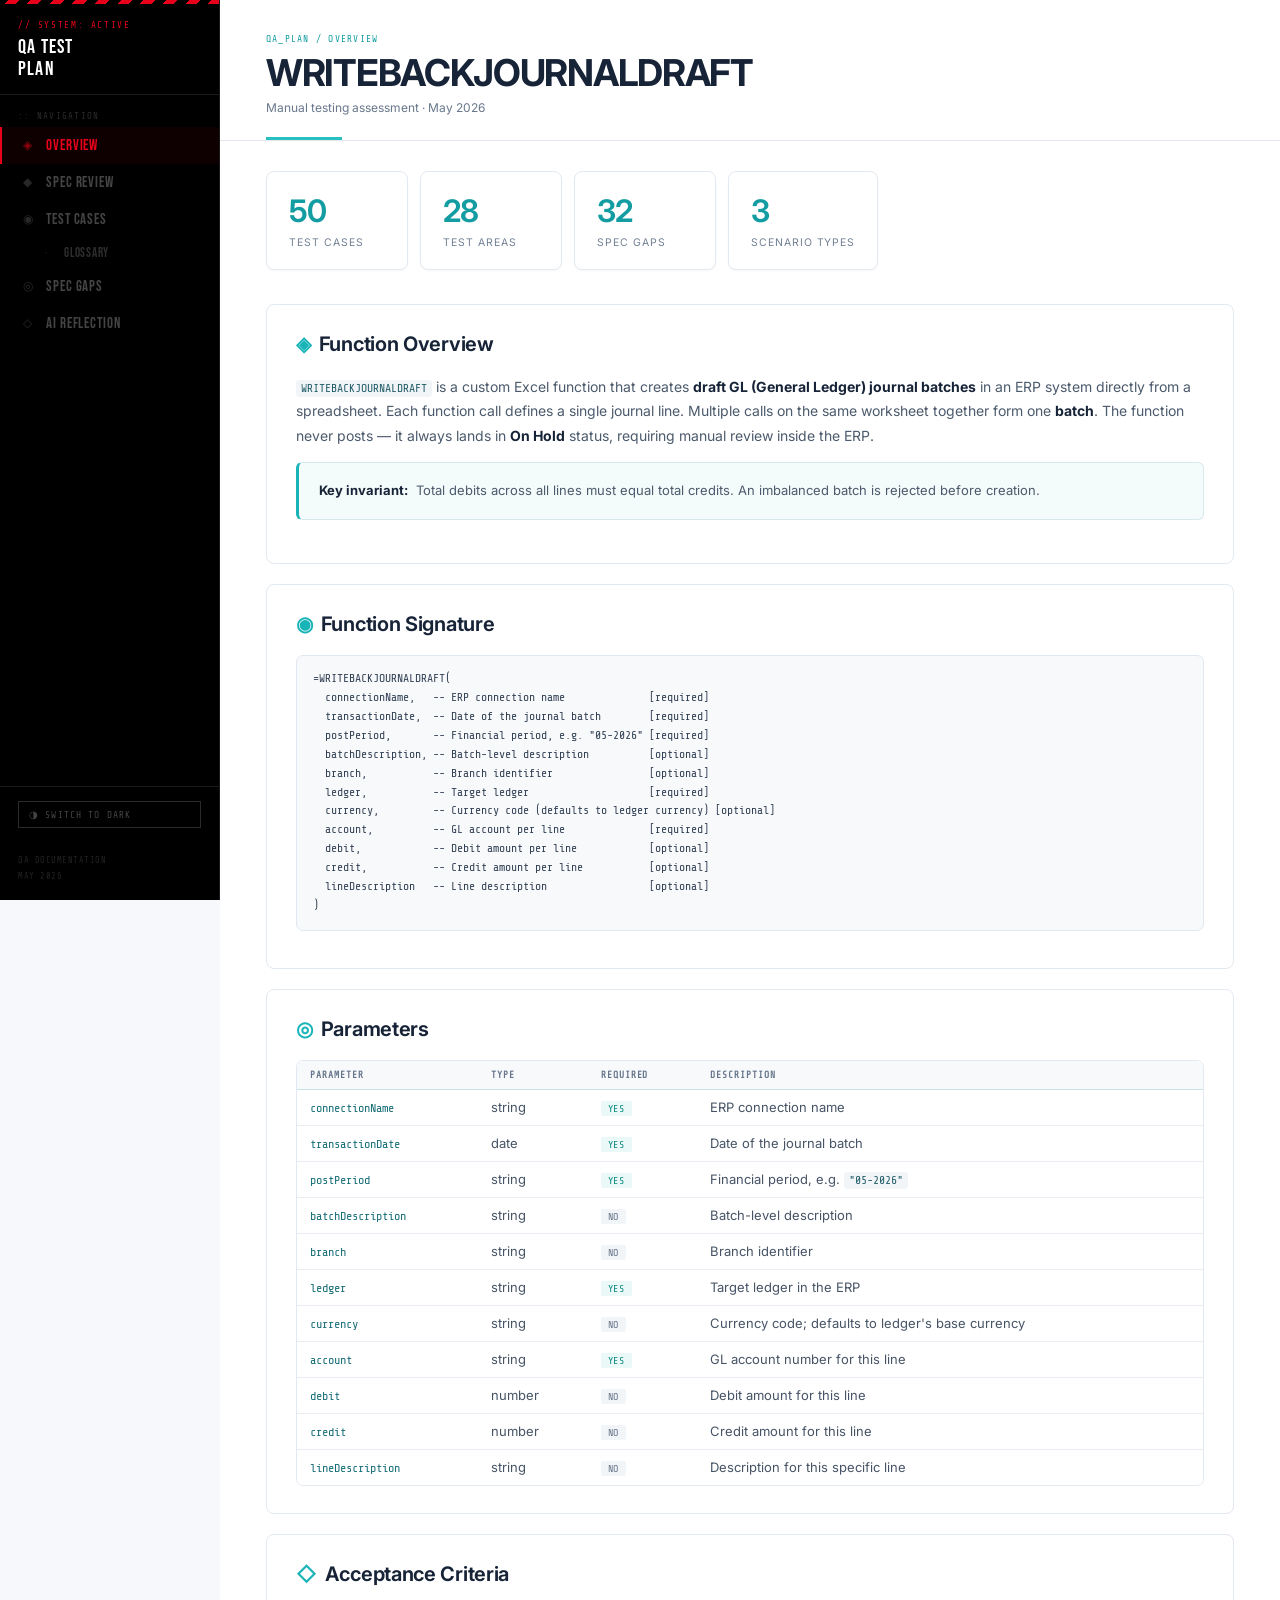
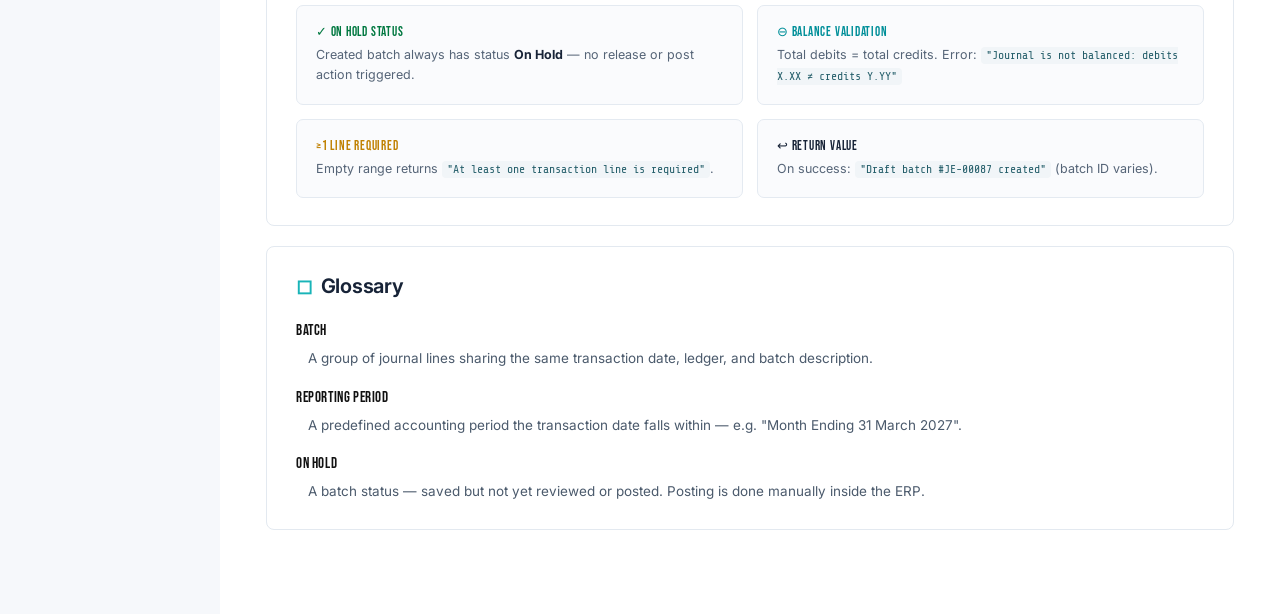
==== commit dbeb6d38: "Polish navigation and specification review" ====
--- a/index.html
+++ b/index.html
@@ -7,7 +7,8 @@
   <link rel="preconnect" href="https://fonts.googleapis.com">
   <link rel="preconnect" href="https://fonts.gstatic.com" crossorigin>
   <link href="https://fonts.googleapis.com/css2?family=Bebas+Neue&family=Share+Tech+Mono&family=Inter:wght@400;500;600;700&display=swap" rel="stylesheet">
-  <link rel="stylesheet" href="style-eva.css?v=20260526-allure1" />
+  <link rel="stylesheet" href="style-eva.css?v=20260526-allure2" />
+  <script src="theme.js?v=20260526-allure2"></script>
 </head>
 <body class="overview-page">
 
@@ -27,7 +28,7 @@
     <button class="theme-btn" onclick="toggleTheme()" id="theme-btn">◑ &nbsp;SWITCH THEME</button>
   </div>
   <div class="sidebar-footer">
-    NERV :: QA DIVISION<br/>
+    QA DOCUMENTATION<br/>
     MAY 2026
   </div>
 </aside>
@@ -42,10 +43,10 @@
   <div class="content">
 
     <div class="stats">
-      <div class="stat-card"><div class="stat-num">50</div><div class="stat-label">Test cases</div></div>
-      <div class="stat-card"><div class="stat-num">28</div><div class="stat-label">Test areas</div></div>
-      <div class="stat-card"><div class="stat-num" style="color:#00BFCF;">32</div><div class="stat-label">Spec gaps</div></div>
-      <div class="stat-card"><div class="stat-num" style="color:#00C870;">3</div><div class="stat-label">Scenario types</div></div>
+      <a class="stat-card stat-link" href="test-cases.html" aria-label="Open all 50 test cases"><div class="stat-num">50</div><div class="stat-label">Test cases</div><div class="stat-action">Open cases →</div></a>
+      <a class="stat-card stat-link" href="test-cases.html" aria-label="Review the 28 test areas"><div class="stat-num">28</div><div class="stat-label">Test areas</div><div class="stat-action">Browse areas →</div></a>
+      <a class="stat-card stat-link" href="gaps.html" aria-label="Open 32 specification gaps"><div class="stat-num">32</div><div class="stat-label">Spec gaps</div><div class="stat-action">Read gaps →</div></a>
+      <a class="stat-card stat-link" href="test-cases.html" aria-label="View cases by scenario type"><div class="stat-num">3</div><div class="stat-label">Scenario types</div><div class="stat-action">Filter cases →</div></a>
     </div>
 
     <div class="card">
@@ -134,22 +135,5 @@
   </div>
 </main>
 
-<script>
-  const saved = localStorage.getItem('eva-theme-v2');
-  if (saved) document.documentElement.setAttribute('data-theme', saved);
-  const btn = document.getElementById('theme-btn');
-  function updateBtn() {
-    const d = document.documentElement.getAttribute('data-theme');
-    btn.textContent = d === 'light' ? '◑  SWITCH TO DARK' : '◑  SWITCH TO LIGHT';
-  }
-  function toggleTheme() {
-    const d = document.documentElement.getAttribute('data-theme');
-    const next = d === 'light' ? 'dark' : 'light';
-    document.documentElement.setAttribute('data-theme', next);
-    localStorage.setItem('eva-theme-v2', next);
-    updateBtn();
-  }
-  updateBtn();
-</script>
 </body>
 </html>
--- a/style-eva.css
+++ b/style-eva.css
@@ -1867,3 +1867,116 @@
   }
   .meta-block { min-width: 170px; }
 }
+
+/* Navigation cards, spacing repair and reference-page hierarchy */
+.stat-link {
+  color: inherit;
+  text-decoration: none;
+}
+.stat-action {
+  position: absolute;
+  right: 18px;
+  bottom: 16px;
+  color: var(--cyan);
+  font: 10px 'Share Tech Mono', monospace;
+  letter-spacing: .1em;
+  text-transform: uppercase;
+  opacity: 0;
+  transform: translateY(3px);
+  transition: opacity .18s ease, transform .18s ease;
+}
+.stat-link:hover .stat-action,
+.stat-link:focus-visible .stat-action {
+  opacity: 1;
+  transform: translateY(0);
+}
+[data-theme="light"] .stat-link {
+  transition: border-color .18s ease, box-shadow .18s ease, transform .18s ease;
+}
+[data-theme="light"] .stat-link:hover,
+[data-theme="light"] .stat-link:focus-visible {
+  border-color: #9adfe1;
+  box-shadow: 0 8px 22px rgba(15, 72, 83, .08);
+  transform: translateY(-2px);
+  outline: none;
+}
+[data-theme="light"] .stat-action { color: #128e95; }
+[data-theme="light"] .callout {
+  padding: 17px 20px;
+  line-height: 1.65;
+}
+[data-theme="light"] .callout strong { margin-right: 4px; }
+
+[data-theme="light"] .glossary-group {
+  position: relative;
+  border-left: 4px solid #1ab4b8;
+}
+[data-theme="light"] .glossary-line { border-left-color: #e75272; }
+[data-theme="light"] .glossary-accounting { border-left-color: #deb04a; }
+[data-theme="light"] .glossary-qa { border-left-color: #627eea; }
+[data-theme="light"] .glossary-cases { border-left-color: #8b63d9; }
+[data-theme="light"] .glossary-group-title {
+  display: flex;
+  align-items: center;
+  gap: 13px;
+  color: #172337;
+}
+[data-theme="light"] .glossary-chip {
+  display: inline-flex;
+  padding: 4px 9px;
+  border-radius: 12px;
+  background: #e8f8f7;
+  color: #087f83;
+  font: 10px 'Share Tech Mono', monospace;
+  letter-spacing: .08em;
+  text-transform: uppercase;
+}
+[data-theme="light"] .glossary-line .glossary-chip {
+  background: #fff1f5;
+  color: #b93b5c;
+}
+[data-theme="light"] .glossary-accounting .glossary-chip {
+  background: #fff8e9;
+  color: #91630f;
+}
+[data-theme="light"] .glossary-qa .glossary-chip {
+  background: #eff3ff;
+  color: #4864ca;
+}
+[data-theme="light"] .glossary-cases .glossary-chip {
+  background: #f5efff;
+  color: #704bb8;
+}
+[data-theme="light"] .glossary-dt,
+[data-theme="light"] .glossary-dd {
+  padding-top: 16px;
+  padding-bottom: 16px;
+}
+[data-theme="light"] .glossary-dt {
+  padding-left: 13px;
+  font-family: 'Inter', sans-serif;
+  font-weight: 600;
+  letter-spacing: 0;
+  color: #182b43;
+}
+[data-theme="light"] .glossary-dd {
+  padding-right: 13px;
+  color: #526173;
+}
+[data-theme="light"] .glossary-dt:nth-of-type(odd),
+[data-theme="light"] .glossary-dt:nth-of-type(odd) + .glossary-dd {
+  background: #fafcfd;
+}
+[data-theme="light"] .glossary-dt:hover,
+[data-theme="light"] .glossary-dt:hover + .glossary-dd {
+  background: #f0f8f8;
+}
+
+@media (max-width: 900px) {
+  [data-theme="light"] .content { padding: 25px 25px 50px; }
+  [data-theme="light"] .page-header { padding-left: 25px; padding-right: 25px; }
+  [data-theme="light"] .page-header::after { left: 25px; }
+  [data-theme="light"] .glossary-dl { grid-template-columns: 1fr; }
+  [data-theme="light"] .glossary-dt { border-bottom: 0; padding-bottom: 6px; }
+  [data-theme="light"] .glossary-dd { padding-top: 0; padding-left: 13px; }
+}
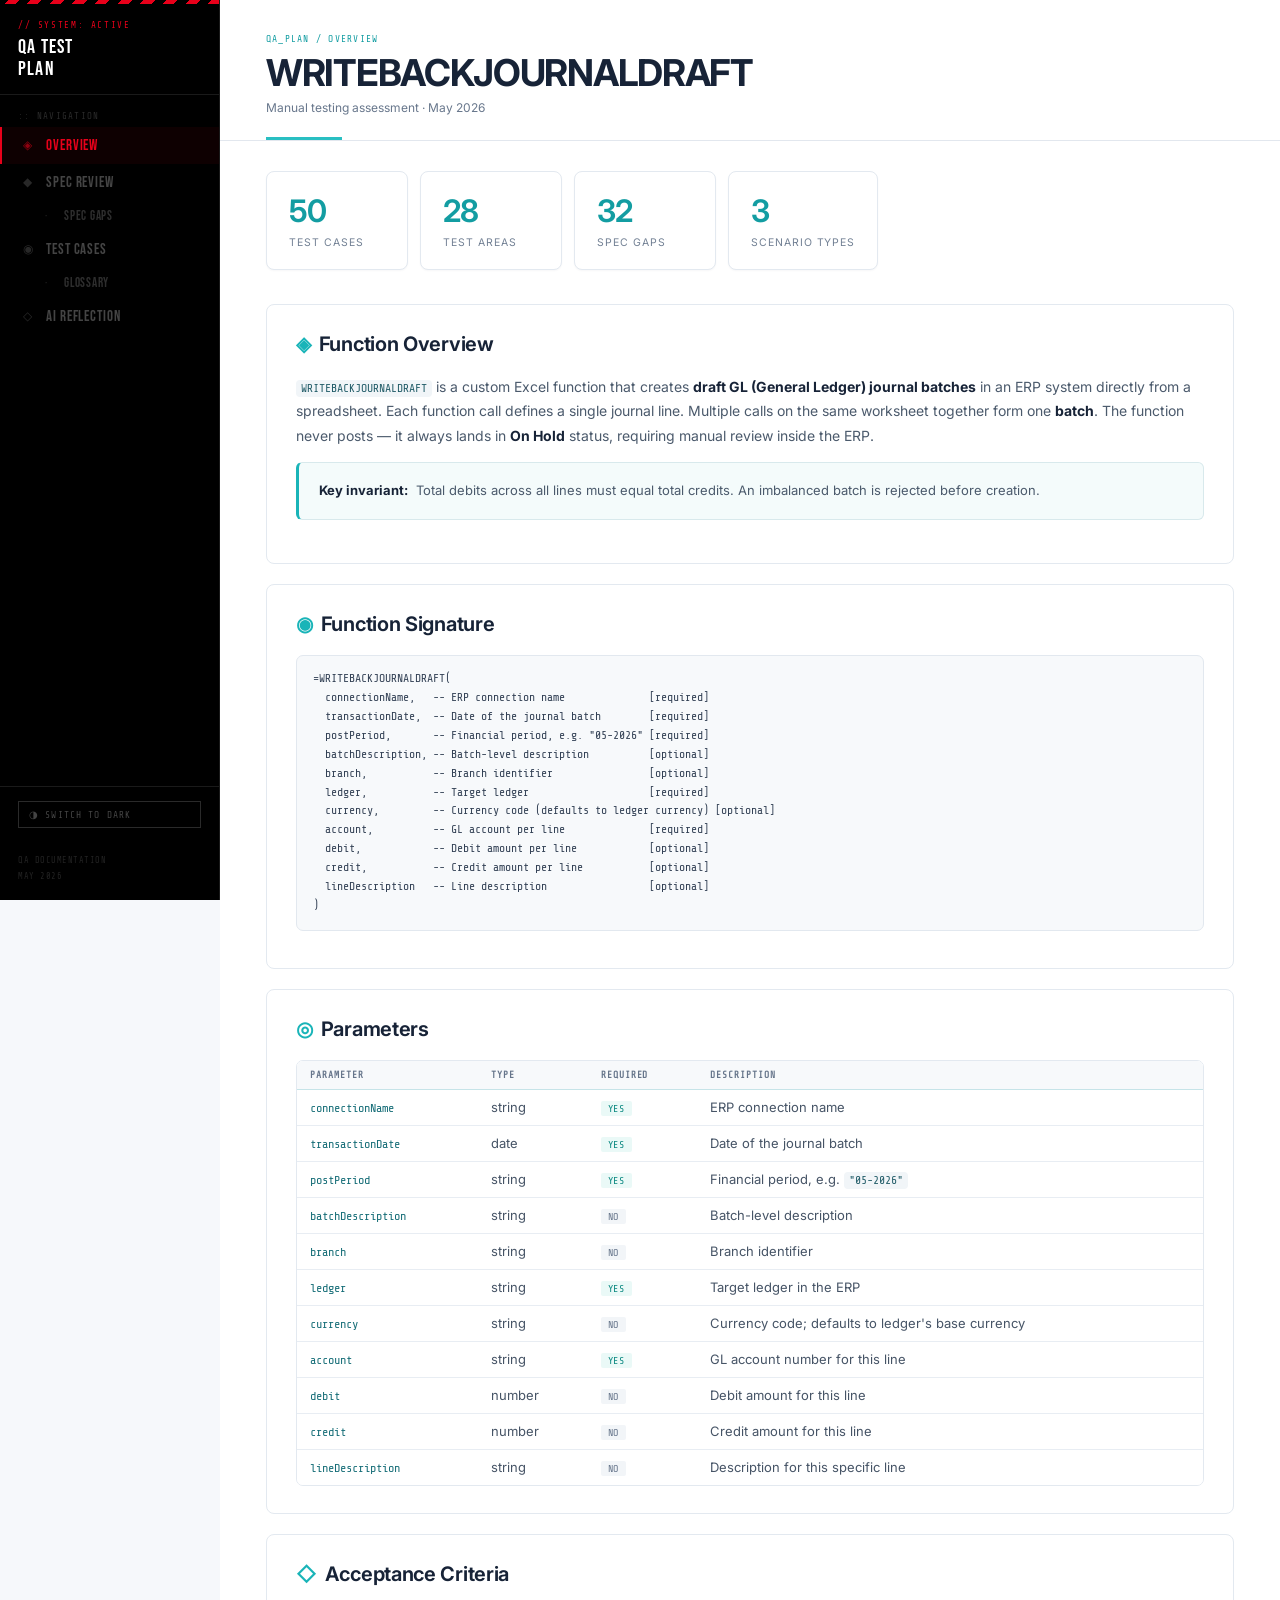
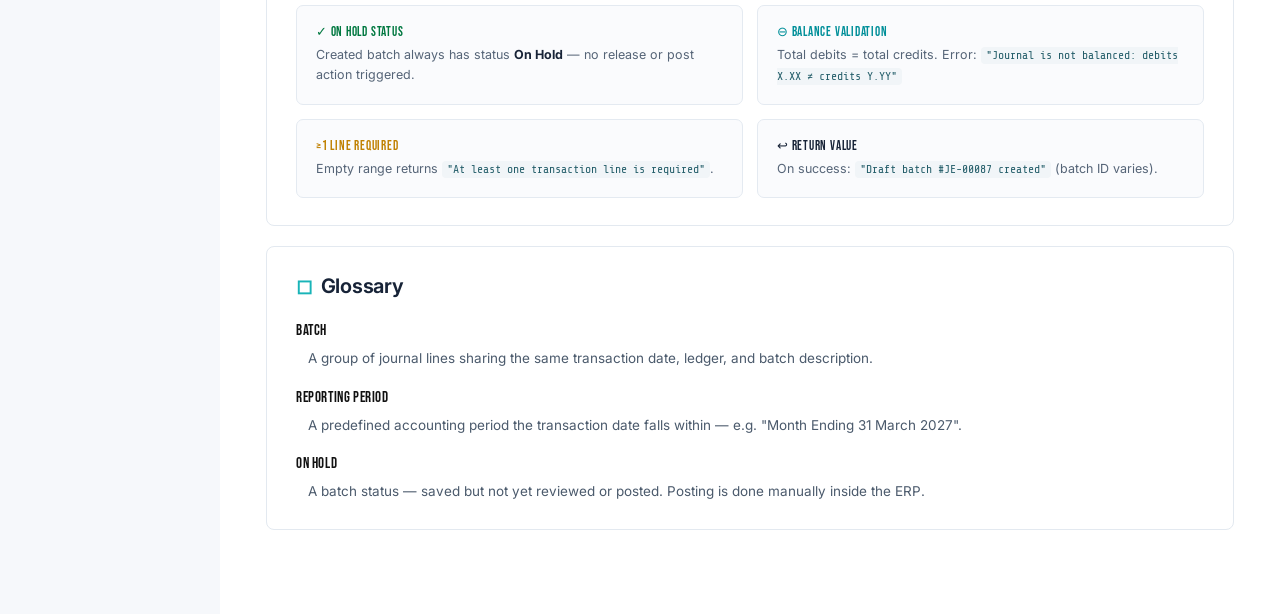
==== commit 29b85fdd: "Nest spec gaps and fix overview card hover" ====
--- a/index.html
+++ b/index.html
@@ -7,7 +7,7 @@
   <link rel="preconnect" href="https://fonts.googleapis.com">
   <link rel="preconnect" href="https://fonts.gstatic.com" crossorigin>
   <link href="https://fonts.googleapis.com/css2?family=Bebas+Neue&family=Share+Tech+Mono&family=Inter:wght@400;500;600;700&display=swap" rel="stylesheet">
-  <link rel="stylesheet" href="style-eva.css?v=20260526-allure2" />
+  <link rel="stylesheet" href="style-eva.css?v=20260526-allure3" />
   <script src="theme.js?v=20260526-allure2"></script>
 </head>
 <body class="overview-page">
@@ -20,9 +20,9 @@
   <div class="nav-section">:: Navigation</div>
   <a href="index.html" class="nav-link active"><span class="nav-icon">◈</span> Overview</a>
   <a href="spec.html" class="nav-link"><span class="nav-icon">◆</span> Spec Review</a>
+  <a href="gaps.html" class="nav-sub-link"><span class="nav-icon">·</span> Spec Gaps</a>
   <a href="test-cases.html" class="nav-link"><span class="nav-icon">◉</span> Test Cases</a>
   <a href="glossary.html" class="nav-sub-link"><span class="nav-icon">·</span> Glossary</a>
-  <a href="gaps.html" class="nav-link"><span class="nav-icon">◎</span> Spec Gaps</a>
   <a href="ai-reflection.html" class="nav-link"><span class="nav-icon">◇</span> AI Reflection</a>
   <div class="theme-toggle">
     <button class="theme-btn" onclick="toggleTheme()" id="theme-btn">◑ &nbsp;SWITCH THEME</button>
@@ -43,10 +43,10 @@
   <div class="content">
 
     <div class="stats">
-      <a class="stat-card stat-link" href="test-cases.html" aria-label="Open all 50 test cases"><div class="stat-num">50</div><div class="stat-label">Test cases</div><div class="stat-action">Open cases →</div></a>
-      <a class="stat-card stat-link" href="test-cases.html" aria-label="Review the 28 test areas"><div class="stat-num">28</div><div class="stat-label">Test areas</div><div class="stat-action">Browse areas →</div></a>
-      <a class="stat-card stat-link" href="gaps.html" aria-label="Open 32 specification gaps"><div class="stat-num">32</div><div class="stat-label">Spec gaps</div><div class="stat-action">Read gaps →</div></a>
-      <a class="stat-card stat-link" href="test-cases.html" aria-label="View cases by scenario type"><div class="stat-num">3</div><div class="stat-label">Scenario types</div><div class="stat-action">Filter cases →</div></a>
+      <a class="stat-card stat-link" href="test-cases.html" aria-label="Open all 50 test cases"><div class="stat-num">50</div><div class="stat-label">Test cases</div><div class="stat-action" aria-hidden="true">→</div></a>
+      <a class="stat-card stat-link" href="test-cases.html" aria-label="Review the 28 test areas"><div class="stat-num">28</div><div class="stat-label">Test areas</div><div class="stat-action" aria-hidden="true">→</div></a>
+      <a class="stat-card stat-link" href="gaps.html" aria-label="Open 32 specification gaps"><div class="stat-num">32</div><div class="stat-label">Spec gaps</div><div class="stat-action" aria-hidden="true">→</div></a>
+      <a class="stat-card stat-link" href="test-cases.html" aria-label="View cases by scenario type"><div class="stat-num">3</div><div class="stat-label">Scenario types</div><div class="stat-action" aria-hidden="true">→</div></a>
     </div>
 
     <div class="card">
--- a/style-eva.css
+++ b/style-eva.css
@@ -1876,10 +1876,10 @@
 .stat-action {
   position: absolute;
   right: 18px;
-  bottom: 16px;
+  top: 17px;
   color: var(--cyan);
-  font: 10px 'Share Tech Mono', monospace;
-  letter-spacing: .1em;
+  font: 17px 'Share Tech Mono', monospace;
+  letter-spacing: 0;
   text-transform: uppercase;
   opacity: 0;
   transform: translateY(3px);
@@ -1906,6 +1906,10 @@
   line-height: 1.65;
 }
 [data-theme="light"] .callout strong { margin-right: 4px; }
+[data-theme="light"] .gaps-page .callout {
+  padding: 11px 14px;
+  line-height: 1.6;
+}
 
 [data-theme="light"] .glossary-group {
   position: relative;
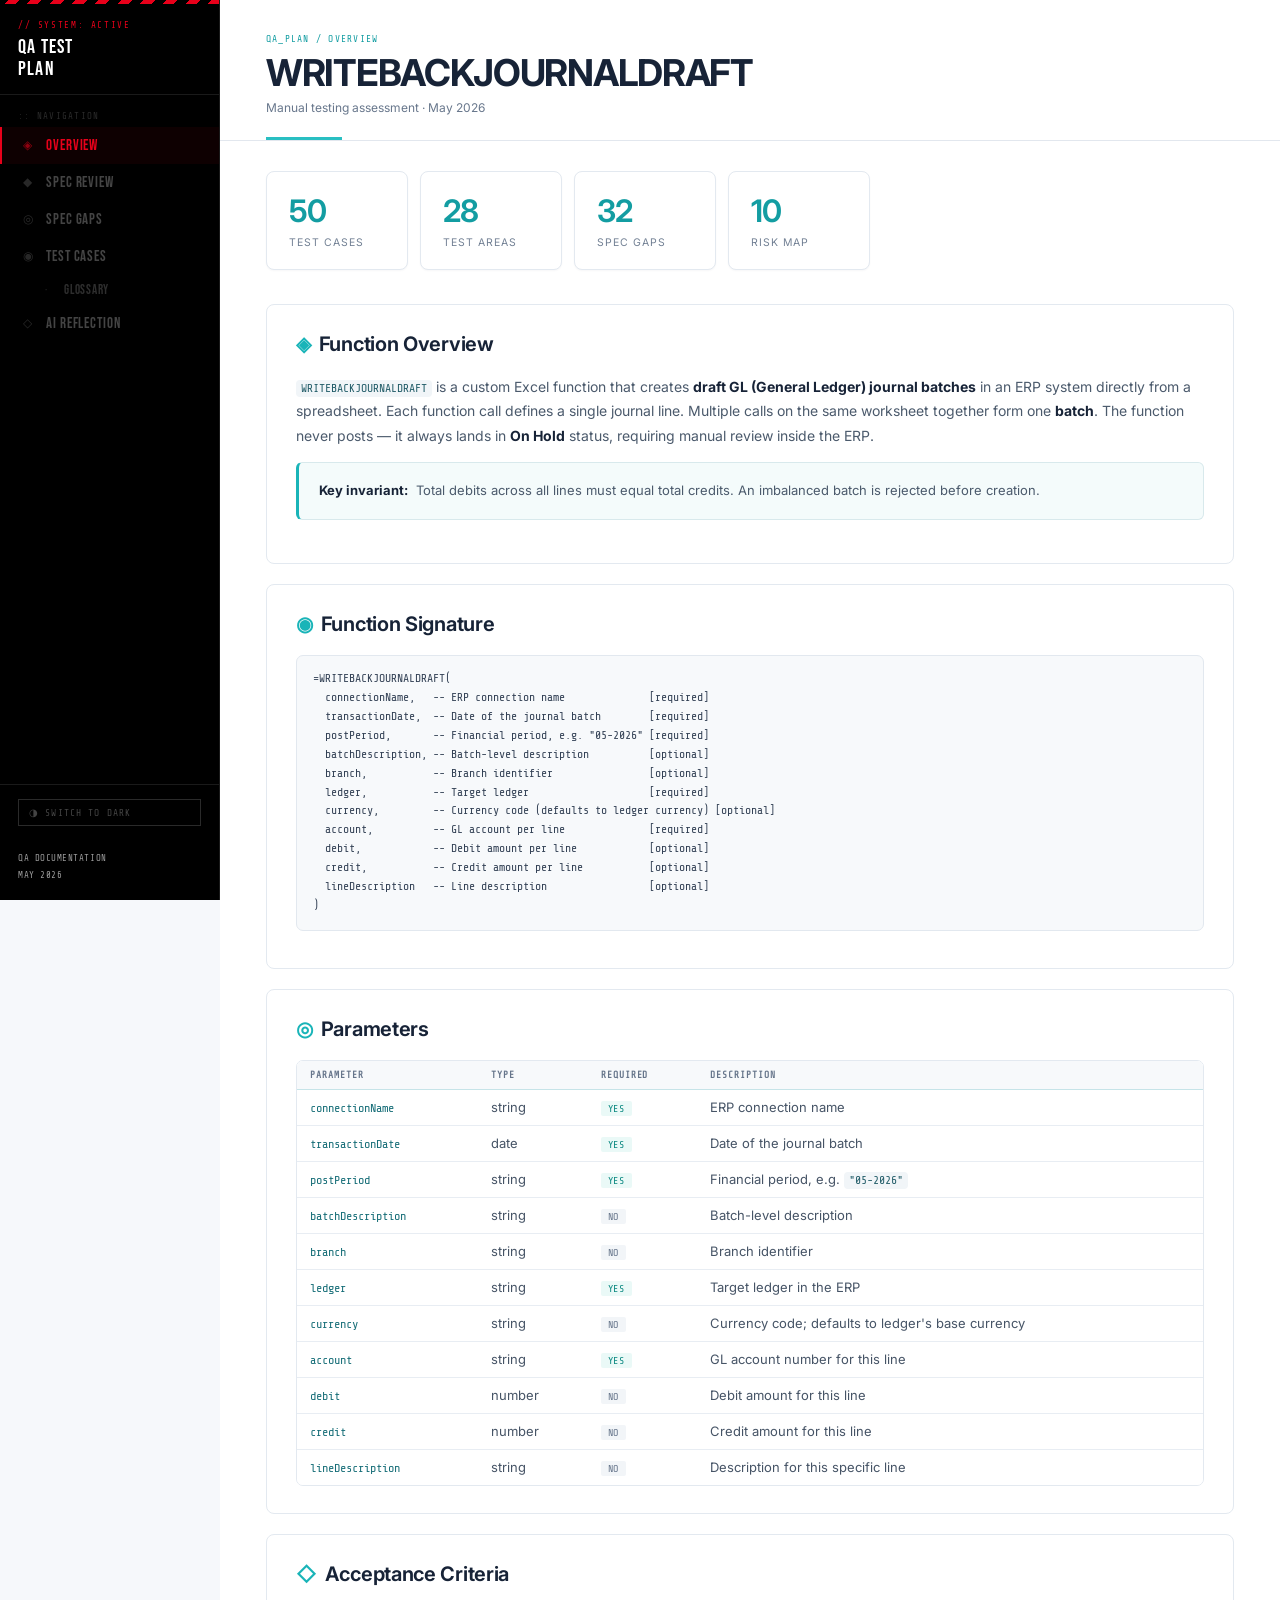
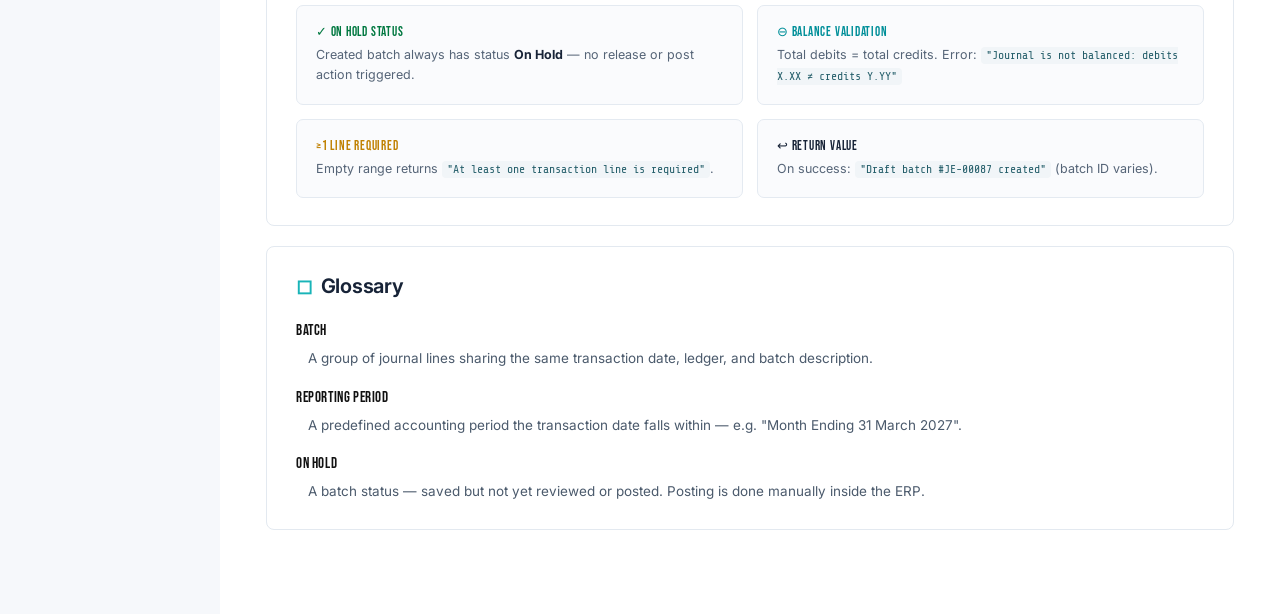
==== commit 6e7fde8b: "Clarify gap navigation and link risk map" ====
--- a/index.html
+++ b/index.html
@@ -7,7 +7,7 @@
   <link rel="preconnect" href="https://fonts.googleapis.com">
   <link rel="preconnect" href="https://fonts.gstatic.com" crossorigin>
   <link href="https://fonts.googleapis.com/css2?family=Bebas+Neue&family=Share+Tech+Mono&family=Inter:wght@400;500;600;700&display=swap" rel="stylesheet">
-  <link rel="stylesheet" href="style-eva.css?v=20260526-allure3" />
+  <link rel="stylesheet" href="style-eva.css?v=20260526-allure5" />
   <script src="theme.js?v=20260526-allure2"></script>
 </head>
 <body class="overview-page">
@@ -20,7 +20,7 @@
   <div class="nav-section">:: Navigation</div>
   <a href="index.html" class="nav-link active"><span class="nav-icon">◈</span> Overview</a>
   <a href="spec.html" class="nav-link"><span class="nav-icon">◆</span> Spec Review</a>
-  <a href="gaps.html" class="nav-sub-link"><span class="nav-icon">·</span> Spec Gaps</a>
+  <a href="gaps.html" class="nav-link"><span class="nav-icon">◎</span> Spec Gaps</a>
   <a href="test-cases.html" class="nav-link"><span class="nav-icon">◉</span> Test Cases</a>
   <a href="glossary.html" class="nav-sub-link"><span class="nav-icon">·</span> Glossary</a>
   <a href="ai-reflection.html" class="nav-link"><span class="nav-icon">◇</span> AI Reflection</a>
@@ -46,7 +46,7 @@
       <a class="stat-card stat-link" href="test-cases.html" aria-label="Open all 50 test cases"><div class="stat-num">50</div><div class="stat-label">Test cases</div><div class="stat-action" aria-hidden="true">→</div></a>
       <a class="stat-card stat-link" href="test-cases.html" aria-label="Review the 28 test areas"><div class="stat-num">28</div><div class="stat-label">Test areas</div><div class="stat-action" aria-hidden="true">→</div></a>
       <a class="stat-card stat-link" href="gaps.html" aria-label="Open 32 specification gaps"><div class="stat-num">32</div><div class="stat-label">Spec gaps</div><div class="stat-action" aria-hidden="true">→</div></a>
-      <a class="stat-card stat-link" href="test-cases.html" aria-label="View cases by scenario type"><div class="stat-num">3</div><div class="stat-label">Scenario types</div><div class="stat-action" aria-hidden="true">→</div></a>
+      <a class="stat-card stat-link" href="spec.html#risk-map" aria-label="Open risk map with 10 identified risks"><div class="stat-num">10</div><div class="stat-label">Risk map</div><div class="stat-action" aria-hidden="true">→</div></a>
     </div>
 
     <div class="card">
--- a/style-eva.css
+++ b/style-eva.css
@@ -244,8 +244,8 @@
 .sidebar-footer {
   padding: 10px 18px 16px;
   font-family: 'Share Tech Mono', monospace;
-  font-size: 8.5px;
-  color: #222222;
+  font-size: 9px;
+  color: #9a9a9a;
   letter-spacing: 0.06em;
   line-height: 1.9;
 }
@@ -1910,6 +1910,37 @@
   padding: 11px 14px;
   line-height: 1.6;
 }
+.gap-filter {
+  position: relative;
+  font: inherit;
+  color: inherit;
+  text-align: left;
+  cursor: pointer;
+  appearance: none;
+}
+.gap-filter:focus-visible {
+  outline: 2px solid var(--cyan);
+  outline-offset: 2px;
+}
+[data-theme="light"] .gap-filter {
+  transition: border-color .16s ease, box-shadow .16s ease, background .16s ease;
+}
+[data-theme="light"] .gap-filter:hover,
+[data-theme="light"] .gap-filter.active {
+  border-color: #95dcdf;
+  background: #f4fbfb;
+}
+[data-theme="light"] .gap-filter.active {
+  box-shadow: inset 0 -3px 0 #19b4b8;
+}
+.gaps-page .gap-item.is-hidden { display: none; }
+#risk-map {
+  scroll-margin-top: 24px;
+}
+[data-theme="light"] #risk-map:target {
+  border-color: #9adfe1;
+  box-shadow: 0 0 0 2px rgba(25, 180, 184, .10);
+}
 
 [data-theme="light"] .glossary-group {
   position: relative;
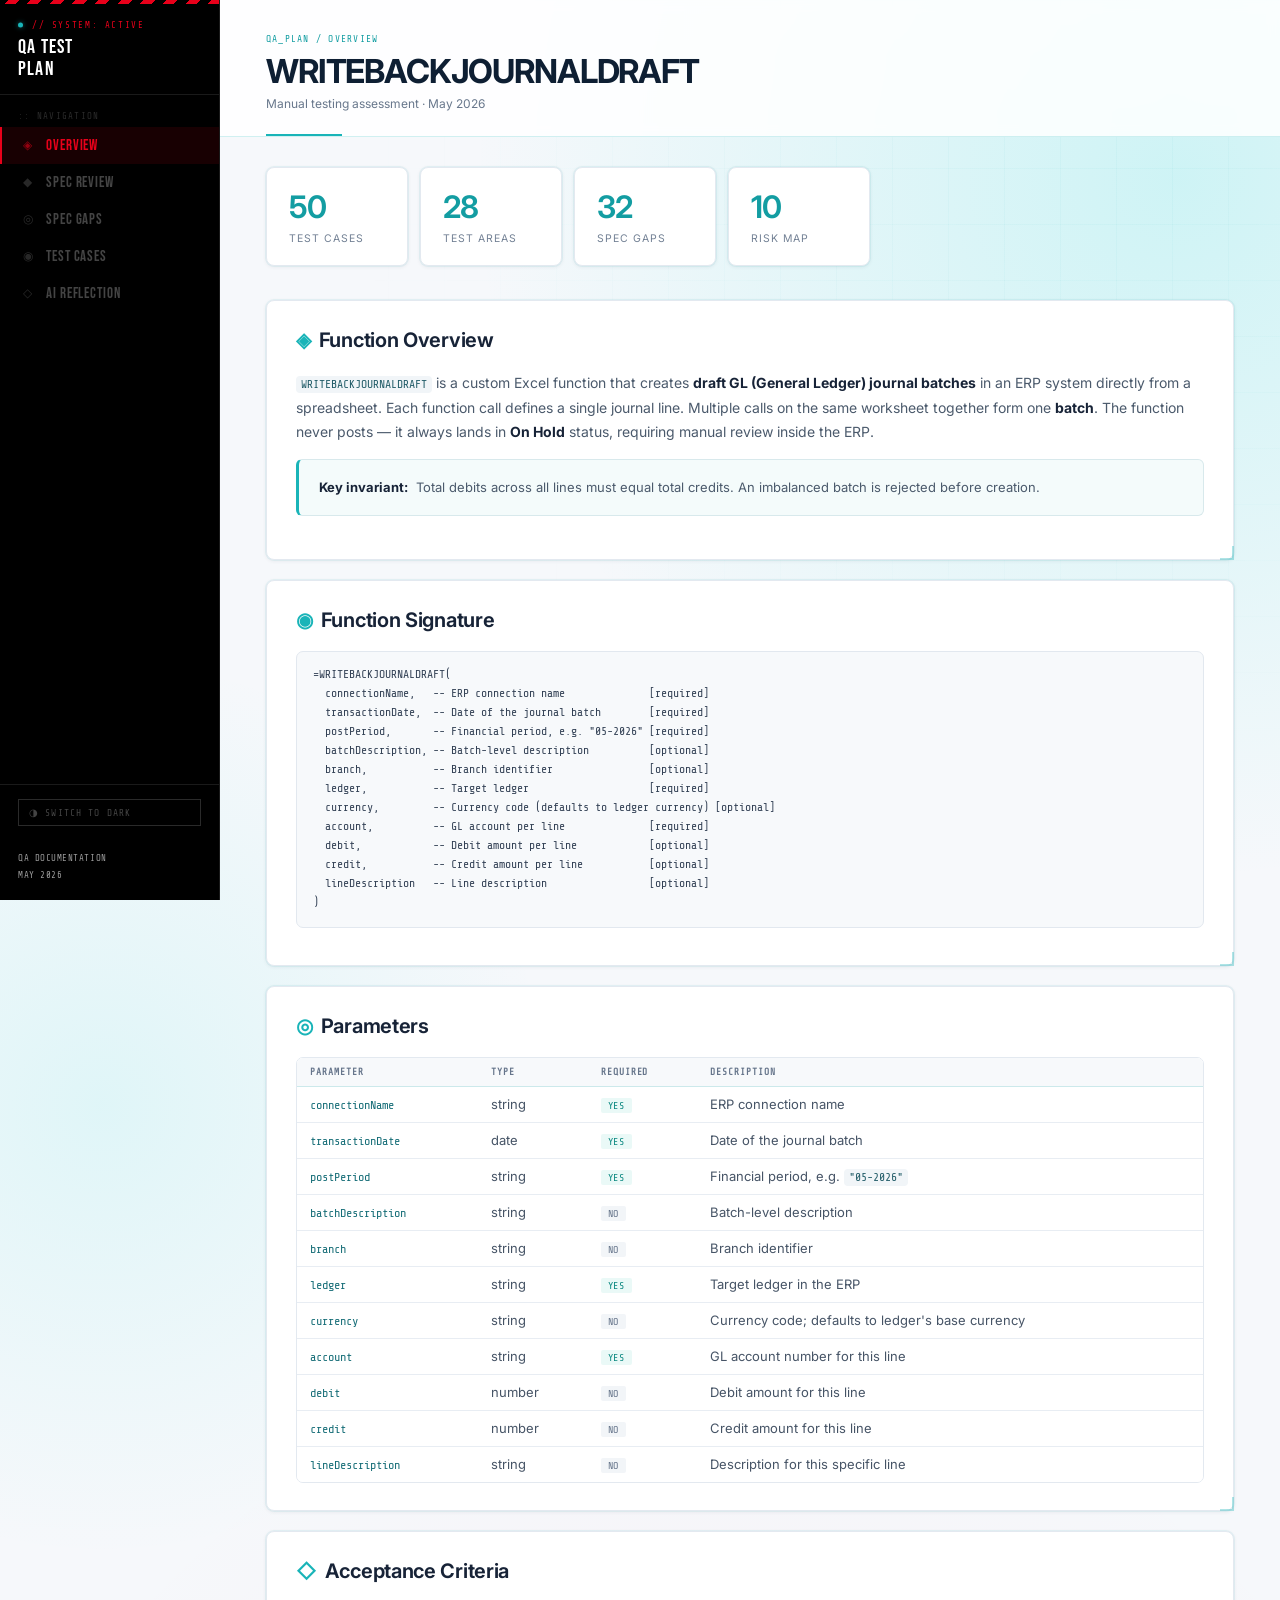
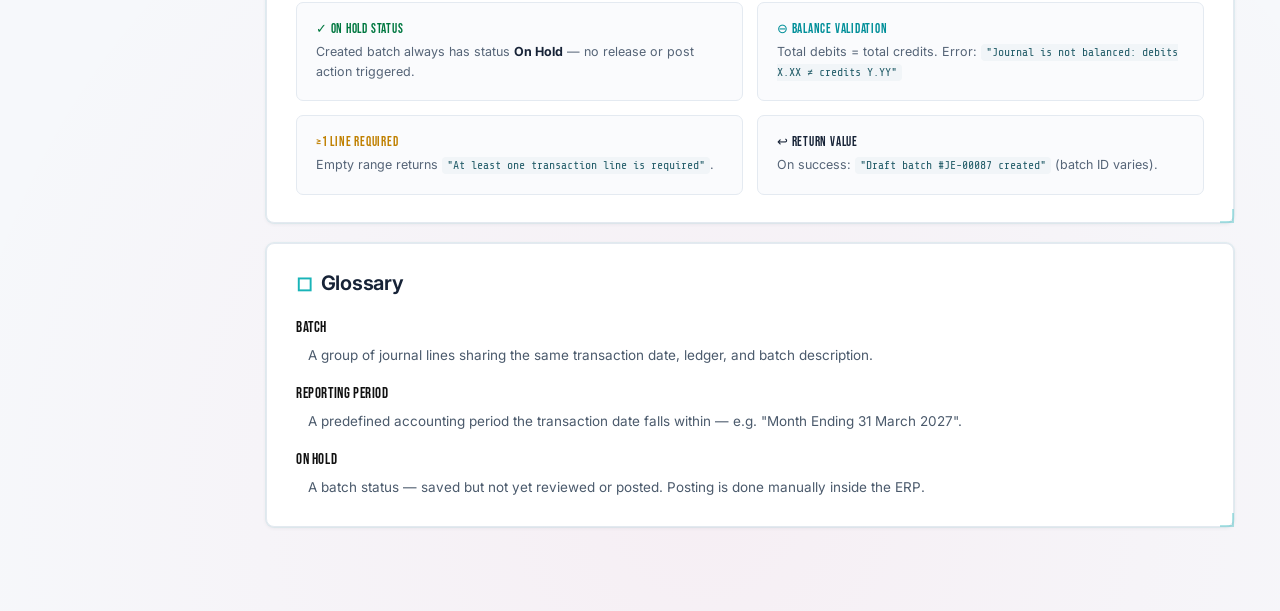
==== commit e039f378: "ui: light theme upgrade, compact test cases, remove glossary nav + phrase Light theme: - Enable subt" ====
--- a/index.html
+++ b/index.html
@@ -7,7 +7,7 @@
   <link rel="preconnect" href="https://fonts.googleapis.com">
   <link rel="preconnect" href="https://fonts.gstatic.com" crossorigin>
   <link href="https://fonts.googleapis.com/css2?family=Bebas+Neue&family=Share+Tech+Mono&family=Inter:wght@400;500;600;700&display=swap" rel="stylesheet">
-  <link rel="stylesheet" href="style-eva.css?v=20260526-allure5" />
+  <link rel="stylesheet" href="style-eva.css?v=20260526-allure6" />
   <script src="theme.js?v=20260526-allure2"></script>
 </head>
 <body class="overview-page">
@@ -22,7 +22,6 @@
   <a href="spec.html" class="nav-link"><span class="nav-icon">◆</span> Spec Review</a>
   <a href="gaps.html" class="nav-link"><span class="nav-icon">◎</span> Spec Gaps</a>
   <a href="test-cases.html" class="nav-link"><span class="nav-icon">◉</span> Test Cases</a>
-  <a href="glossary.html" class="nav-sub-link"><span class="nav-icon">·</span> Glossary</a>
   <a href="ai-reflection.html" class="nav-link"><span class="nav-icon">◇</span> AI Reflection</a>
   <div class="theme-toggle">
     <button class="theme-btn" onclick="toggleTheme()" id="theme-btn">◑ &nbsp;SWITCH THEME</button>
--- a/style-eva.css
+++ b/style-eva.css
@@ -1400,7 +1400,11 @@
    Clean reading layer with restrained EVA / cyan-signal accents.
    -------------------------------------------------------------------------- */
 [data-theme="light"] body {
-  background: #f6f8fb;
+  background:
+    radial-gradient(circle at 92% 8%,  rgba(25,223,219,0.18), transparent 30%),
+    radial-gradient(circle at 8%  50%, rgba(25,223,219,0.10), transparent 28%),
+    radial-gradient(circle at 55% 95%, rgba(255,64,115,0.05), transparent 35%),
+    #f6f8fb;
   color: #172337;
 }
 [data-theme="light"] body::before { display: none; }
@@ -1646,7 +1650,7 @@
 [data-theme="light"] .cases-page .detail-panel::after { display: none; }
 [data-theme="light"] .cases-page .detail-content {
   max-width: none;
-  padding: 31px 42px 68px;
+  padding: 22px 30px 36px;
 }
 [data-theme="light"] .detail-empty {
   color: #8593a5;
@@ -1667,25 +1671,25 @@
 }
 [data-theme="light"] .detail-title {
   max-width: 900px;
-  margin: 0 0 25px;
+  margin: 0 0 14px;
   color: #172337;
   font-family: 'Inter', sans-serif;
-  font-size: clamp(25px, 2.6vw, 32px);
+  font-size: clamp(15px, 1.4vw, 19px);
   font-weight: 700;
-  letter-spacing: -.035em;
-  line-height: 1.22;
+  letter-spacing: -.02em;
+  line-height: 1.28;
 }
 .case-tabs {
   display: flex;
-  gap: 31px;
-  height: 53px;
-  margin-bottom: 34px;
+  gap: 20px;
+  height: 38px;
+  margin-bottom: 18px;
   border-bottom: 1px solid #e2e7ee;
 }
 .case-tabs span {
-  padding: 14px 0;
+  padding: 9px 0;
   color: #66758b;
-  font: 14px 'Inter', sans-serif;
+  font: 13px 'Inter', sans-serif;
 }
 .case-tabs .active {
   color: #172337;
@@ -1693,24 +1697,25 @@
 }
 .case-grid {
   display: grid;
-  grid-template-columns: minmax(430px, 1fr) 245px;
-  gap: 49px;
-}
-.case-section { margin: 0 0 34px; }
+  grid-template-columns: minmax(380px, 1fr) 210px;
+  gap: 24px;
+}
+.case-section { margin: 0 0 16px; }
 .case-section h2,
 .meta-label {
-  margin: 0 0 15px;
+  margin: 0 0 7px;
   color: #172337;
-  font: 600 19px 'Inter', sans-serif;
-  letter-spacing: -.015em;
+  font: 600 12px 'Inter', sans-serif;
+  letter-spacing: .04em;
+  text-transform: uppercase;
 }
 [data-theme="light"] .detail-variation {
   padding: 0;
   border: 0;
   background: transparent;
   color: #3f4f62;
-  font-size: 15px;
-  line-height: 1.65;
+  font-size: 13px;
+  line-height: 1.6;
   white-space: pre-line;
 }
 [data-theme="light"] .detail-preconditions-list,
@@ -1718,7 +1723,7 @@
 [data-theme="light"] .detail-results {
   display: flex;
   flex-direction: column;
-  gap: 11px;
+  gap: 5px;
   margin: 0;
   padding: 0;
   border: 0;
@@ -1729,39 +1734,40 @@
 [data-theme="light"] .step-mark { display: none; }
 [data-theme="light"] .step-text {
   color: #3f4f62;
-  font-size: 15px;
-  line-height: 1.62;
+  font-size: 13px;
+  line-height: 1.58;
 }
 .expected-section {
-  padding-top: 24px;
+  padding-top: 12px;
   border-top: 1px solid #e5eaf1;
 }
 [data-theme="light"] .expected-section .detail-results {
-  padding: 17px 19px;
+  padding: 10px 14px;
   border: 1px solid #d8eee9;
-  border-radius: 7px;
+  border-radius: 6px;
   background: #f4fbf9;
 }
 [data-theme="light"] .expected-section .step-text { color: #28493f; }
 .case-aside {
-  min-height: 310px;
-  padding-left: 28px;
+  min-height: auto;
+  padding-left: 18px;
   border-left: 1px solid #e5eaf1;
 }
 .meta-block {
-  margin: 0 0 24px;
-  padding: 0 0 24px;
+  margin: 0 0 12px;
+  padding: 0 0 12px;
   border-bottom: 1px solid #e5eaf1;
 }
 .meta-label {
-  margin-bottom: 12px;
-  font-size: 14px;
-  letter-spacing: 0;
+  margin-bottom: 5px;
+  font-size: 11px;
+  letter-spacing: .04em;
+  text-transform: uppercase;
 }
 .meta-text {
   color: #526173;
-  font-size: 14px;
-  line-height: 1.6;
+  font-size: 13px;
+  line-height: 1.55;
 }
 
 /* Gaps: readable review cards */
@@ -1942,6 +1948,230 @@
   box-shadow: 0 0 0 2px rgba(25, 180, 184, .10);
 }
 
+/* AI Reflection: transparent decision log */
+.reflection-page .content { max-width: 1080px; }
+.reflection-hero {
+  margin-bottom: 20px;
+  padding: 31px 34px;
+  border: 1px solid var(--border);
+  border-left: 4px solid var(--cyan);
+  border-radius: 8px;
+  background: var(--panel);
+}
+.reflection-kicker,
+.assessment-label {
+  margin-bottom: 12px;
+  color: var(--cyan);
+  font: 10px 'Share Tech Mono', monospace;
+  letter-spacing: .18em;
+  text-transform: uppercase;
+}
+.reflection-hero h2 {
+  margin: 0 0 14px;
+  color: var(--text);
+  font-size: 32px;
+  line-height: 1.16;
+  letter-spacing: -.04em;
+}
+.reflection-hero p {
+  max-width: 780px;
+  color: var(--text-muted);
+  font-size: 14px;
+  line-height: 1.7;
+}
+.reflection-summary {
+  display: flex;
+  gap: 42px;
+  margin-top: 27px;
+  padding-top: 23px;
+  border-top: 1px solid var(--border);
+}
+.reflection-summary strong {
+  display: block;
+  color: var(--cyan);
+  font-size: 28px;
+  font-weight: 650;
+  line-height: 1;
+}
+.reflection-summary span {
+  display: block;
+  margin-top: 7px;
+  color: var(--text-muted);
+  font-size: 11px;
+  letter-spacing: .06em;
+  text-transform: uppercase;
+}
+.prompt-card {
+  margin-bottom: 18px;
+  padding: 27px 29px;
+  border: 1px solid var(--border);
+  border-radius: 8px;
+  background: var(--panel);
+}
+.prompt-heading {
+  display: flex;
+  gap: 18px;
+  align-items: flex-start;
+  margin-bottom: 21px;
+}
+.prompt-index {
+  width: 38px;
+  height: 38px;
+  flex-shrink: 0;
+  border: 1px solid var(--cyan);
+  border-radius: 50%;
+  color: var(--cyan);
+  font: 15px/38px 'Share Tech Mono', monospace;
+  text-align: center;
+}
+.prompt-heading h2 {
+  margin: 0 0 5px;
+  color: var(--text);
+  font-size: 22px;
+  font-weight: 650;
+  letter-spacing: -.025em;
+}
+.prompt-heading p {
+  color: var(--text-muted);
+  font-size: 13px;
+}
+.prompt-source {
+  overflow: hidden;
+  margin-bottom: 22px;
+  border: 1px solid var(--border);
+  border-radius: 6px;
+  background: var(--bg2);
+}
+.prompt-source summary {
+  padding: 14px 17px;
+  color: var(--cyan);
+  font: 11px 'Share Tech Mono', monospace;
+  letter-spacing: .09em;
+  text-transform: uppercase;
+  cursor: pointer;
+}
+.prompt-source[open] summary { border-bottom: 1px solid var(--border); }
+.prompt-source pre {
+  overflow-x: auto;
+  margin: 0;
+  padding: 18px 20px;
+  border: 0;
+  border-radius: 0;
+  background: transparent;
+  color: var(--text-muted);
+  font-size: 12px;
+  line-height: 1.65;
+}
+.evaluation-grid {
+  display: grid;
+  grid-template-columns: 1fr 1fr;
+  gap: 12px;
+}
+.evaluation {
+  padding: 19px 20px 16px;
+  border-radius: 6px;
+  border: 1px solid var(--border);
+}
+.evaluation.good { border-top: 3px solid #21a982; background: rgba(33,169,130,.045); }
+.evaluation.missed { border-top: 3px solid #d0526c; background: rgba(208,82,108,.045); }
+.evaluation h3 {
+  margin: 0 0 13px;
+  color: var(--text);
+  font-size: 15px;
+  font-weight: 600;
+}
+.evaluation ul {
+  margin: 0;
+  padding-left: 17px;
+}
+.evaluation li {
+  margin-bottom: 9px;
+  color: var(--text-muted);
+  font-size: 12.5px;
+  line-height: 1.58;
+}
+.reflection-lessons,
+.assessment-final {
+  margin-bottom: 18px;
+  padding: 27px 29px;
+  border: 1px solid var(--border);
+  border-radius: 8px;
+  background: var(--panel);
+}
+.lesson-title {
+  margin-bottom: 18px;
+  color: var(--text);
+  font-size: 20px;
+  font-weight: 650;
+}
+.lesson-grid {
+  display: grid;
+  grid-template-columns: 1fr 1fr;
+  gap: 10px;
+}
+.lesson {
+  padding: 16px 17px;
+  border: 1px solid var(--border);
+  border-radius: 6px;
+  background: var(--bg2);
+}
+.lesson span {
+  color: var(--cyan);
+  font: 10px 'Share Tech Mono', monospace;
+}
+.lesson h3 {
+  margin: 8px 0 7px;
+  color: var(--text);
+  font-size: 14px;
+  font-weight: 600;
+}
+.lesson p {
+  color: var(--text-muted);
+  font-size: 12px;
+  line-height: 1.58;
+}
+.assessment-final h2 {
+  max-width: 690px;
+  margin: 0 0 22px;
+  color: var(--text);
+  font-size: 27px;
+  letter-spacing: -.035em;
+}
+.assessment-columns {
+  display: grid;
+  grid-template-columns: 1fr 1fr;
+  gap: 27px;
+}
+.assessment-columns p {
+  color: var(--text-muted);
+  font-size: 13.5px;
+  line-height: 1.7;
+}
+.assessment-columns strong { color: var(--text); }
+.assessment-rule {
+  margin-top: 23px;
+  padding: 16px 18px;
+  border-left: 3px solid var(--cyan);
+  background: rgba(25,180,184,.07);
+  color: var(--text-muted);
+  font-size: 13px;
+  line-height: 1.6;
+}
+[data-theme="light"] .reflection-hero,
+[data-theme="light"] .prompt-card,
+[data-theme="light"] .reflection-lessons,
+[data-theme="light"] .assessment-final {
+  border-color: #e3e9f0;
+  background: #fff;
+}
+[data-theme="light"] .reflection-hero { border-left-color: #19b4b8; }
+[data-theme="light"] .prompt-source,
+[data-theme="light"] .lesson { border-color: #e3e9f0; background: #f8fafc; }
+@media (max-width: 900px) {
+  .evaluation-grid, .lesson-grid, .assessment-columns { grid-template-columns: 1fr; }
+  .reflection-summary { flex-direction: column; gap: 18px; }
+}
+
 [data-theme="light"] .glossary-group {
   position: relative;
   border-left: 4px solid #1ab4b8;
@@ -2015,3 +2245,674 @@
   [data-theme="light"] .glossary-dt { border-bottom: 0; padding-bottom: 6px; }
   [data-theme="light"] .glossary-dd { padding-top: 0; padding-left: 13px; }
 }
+
+
+/* ══════════════════════════════════════════════════════════════════
+   MIKU / EVANGELION ANIMATION LAYER
+   References: dark MAGI terminal + Hatsune Miku blueprint HUD
+   All animations: subtle, non-distracting, performance-safe
+══════════════════════════════════════════════════════════════════ */
+
+/* ── Keyframes ────────────────────────────────────────────────── */
+
+/* Scanline — single translucent bar scrolling down the sidebar */
+@keyframes scanline {
+  0%   { transform: translateY(-40px); opacity: 0; }
+  5%   { opacity: 1; }
+  95%  { opacity: 1; }
+  100% { transform: translateY(100vh); opacity: 0; }
+}
+
+/* Glitch — rare title flicker every ~14 s */
+@keyframes glitch {
+  0%, 88%, 100% { transform: none;              clip-path: none; }
+  89%           { transform: translateX(-3px);  clip-path: inset(10% 0 80% 0);
+                  text-shadow: 3px 0 rgba(232,0,26,.7), -2px 0 rgba(25,223,219,.6); }
+  91%           { transform: translateX( 3px);  clip-path: inset(60% 0 20% 0);
+                  text-shadow: -3px 0 rgba(25,223,219,.7); }
+  93%           { transform: translateX(-1px) skewX(-3deg);
+                  text-shadow: 2px 0 rgba(232,0,26,.4); }
+  95%           { transform: none; clip-path: none; text-shadow: none; }
+}
+
+/* Cursor blink — terminal-style underscore */
+@keyframes cursor-blink {
+  0%, 49% { opacity: 1; }
+  50%, 100% { opacity: 0; }
+}
+
+/* Nav icon pulse — active item breathing */
+@keyframes nav-pulse {
+  0%, 100% { opacity: 1;   text-shadow: none; }
+  50%       { opacity: .55; text-shadow: 0 0 6px var(--cyan); }
+}
+
+/* Header accent line draw-in */
+@keyframes line-draw {
+  from { transform: scaleX(0); transform-origin: left; }
+  to   { transform: scaleX(1); transform-origin: left; }
+}
+
+/* Detail panel slide-in */
+@keyframes panel-in {
+  from { opacity: 0; transform: translateY(10px); }
+  to   { opacity: 1; transform: none; }
+}
+
+/* HUD corner bracket glow pulse */
+@keyframes hud-glow {
+  0%, 100% { opacity: .55; }
+  50%       { opacity: 1;   }
+}
+
+/* Signal dot — blinking status indicator */
+@keyframes signal-dot {
+  0%, 40%  { opacity: 1; }
+  50%, 90% { opacity: 0; }
+  100%     { opacity: 1; }
+}
+
+/* ── Scanline on sidebar (dark only) ─────────────────────────── */
+.sidebar {
+  overflow: hidden; /* already set but ensure clip */
+}
+.sidebar::after {
+  content: '';
+  position: absolute;
+  left: 0; right: 0;
+  height: 60px;
+  background: linear-gradient(
+    transparent,
+    rgba(25,223,219,.06) 40%,
+    rgba(25,223,219,.10) 50%,
+    rgba(25,223,219,.06) 60%,
+    transparent
+  );
+  pointer-events: none;
+  animation: scanline 9s linear infinite;
+  z-index: 10;
+}
+[data-theme="light"] .sidebar::after { display: none; }
+
+/* blinking cursor removed (user request) */
+
+/* ── Active nav icon pulse ───────────────────────────────────── */
+.nav-link.active .nav-icon,
+.nav-sub-link.active .nav-icon {
+  animation: nav-pulse 2.8s ease-in-out infinite;
+  display: inline-block;
+}
+
+/* ── Page header accent line draw-in ─────────────────────────── */
+.page-header::after {
+  animation: line-draw .7s cubic-bezier(.22,1,.36,1) both;
+}
+
+/* page title glitch removed (user request) */
+
+/* ── Detail panel slide-in (test cases) ─────────────────────── */
+.detail-content {
+  animation: panel-in .22s ease-out both;
+}
+/* re-trigger on each new open via JS workaround below */
+
+/* ── HUD corner brackets on cards (dark mode) ───────────────── */
+.card {
+  position: relative;
+}
+.card::before,
+.card::after {
+  content: '';
+  position: absolute;
+  width: 14px; height: 14px;
+  pointer-events: none;
+  border-color: rgba(25,223,219,.45);
+  border-style: solid;
+  animation: hud-glow 3.5s ease-in-out infinite;
+}
+.card::before {
+  top: -1px; left: -1px;
+  border-width: 2px 0 0 2px;
+}
+.card::after {
+  bottom: -1px; right: -1px;
+  border-width: 0 2px 2px 0;
+}
+[data-theme="light"] .card::before,
+[data-theme="light"] .card::after {
+  border-color: rgba(25,180,184,.35);
+}
+
+/* ── Signal dot next to the SYSTEM: ACTIVE text ─────────────── */
+.sidebar-eyebrow {
+  position: relative;
+  padding-left: 14px;
+}
+.sidebar-eyebrow::before {
+  content: '';
+  position: absolute;
+  left: 0; top: 50%;
+  transform: translateY(-50%);
+  width: 5px; height: 5px;
+  border-radius: 50%;
+  background: var(--cyan);
+  box-shadow: 0 0 5px var(--cyan);
+  animation: signal-dot 2s ease-in-out infinite;
+}
+[data-theme="light"] .sidebar-eyebrow::before {
+  background: #19b4b8;
+  box-shadow: 0 0 5px rgba(25,180,184,.6);
+}
+
+/* ── Blueprint grid shimmer (dark mode) ─────────────────────── */
+@keyframes grid-shimmer {
+  0%, 100% { opacity: 1; }
+  50%       { opacity: .6; }
+}
+body::before {
+  animation: grid-shimmer 6s ease-in-out infinite;
+}
+
+
+
+/* ══════════════════════════════════════════════════════════════════
+   UX POLISH — numbered steps, checkmarks, section accents
+   Applied in both themes; light theme overrides where needed
+══════════════════════════════════════════════════════════════════ */
+
+/* ── DARK MODE: numbered steps ──────────────────────────────── */
+.detail-steps {
+  counter-reset: step-dark;
+}
+.detail-steps .detail-step {
+  counter-increment: step-dark;
+  display: flex;
+  align-items: flex-start;
+  gap: 12px;
+}
+.detail-steps .step-mark {
+  content: counter(step-dark);
+  min-width: 22px;
+  height: 22px;
+  border-radius: 50%;
+  background: var(--cyan);
+  color: #000;
+  font: 700 10px/22px 'Share Tech Mono', monospace;
+  text-align: center;
+  flex-shrink: 0;
+  margin-top: 2px;
+  width: 22px;
+  height: 22px;
+}
+
+/* ── LIGHT MODE: numbered steps ─────────────────────────────── */
+[data-theme="light"] .detail-steps {
+  counter-reset: step-num;
+  gap: 4px;
+}
+[data-theme="light"] .detail-steps .detail-step {
+  counter-increment: step-num;
+  display: flex;
+  align-items: flex-start;
+  gap: 10px;
+  padding: 4px 8px;
+  border-radius: 5px;
+  transition: background .15s ease;
+}
+[data-theme="light"] .detail-steps .detail-step:hover {
+  background: rgba(25,180,184,.06);
+}
+[data-theme="light"] .detail-steps .step-mark {
+  display: flex;
+  align-items: center;
+  justify-content: center;
+  min-width: 20px;
+  width: 20px;
+  height: 20px;
+  border-radius: 50%;
+  background: #19b4b8;
+  color: #fff;
+  font: 700 10px/1 'Inter', sans-serif;
+  flex-shrink: 0;
+  margin-top: 1px;
+}
+/* number injected via JS — CSS ::before must be empty */
+[data-theme="light"] .detail-steps .detail-step .step-mark::before {
+  content: none;
+}
+
+/* ── LIGHT MODE: preconditions — soft dot ────────────────────── */
+[data-theme="light"] .detail-preconditions-list {
+  gap: 6px;
+}
+[data-theme="light"] .detail-preconditions-list .detail-step {
+  display: flex;
+  align-items: flex-start;
+  gap: 12px;
+  padding: 5px 0;
+}
+[data-theme="light"] .detail-preconditions-list .step-mark {
+  display: block;
+  min-width: 6px;
+  width: 6px;
+  height: 6px;
+  border-radius: 50%;
+  background: #aab8c6;
+  margin-top: 8px;
+  flex-shrink: 0;
+}
+[data-theme="light"] .detail-preconditions-list .step-mark::before { display: none; }
+
+/* ── LIGHT MODE: expected result — checkmarks ────────────────── */
+[data-theme="light"] .expected-section .detail-results {
+  gap: 0;
+  border-radius: 6px;
+  overflow: hidden;
+}
+[data-theme="light"] .expected-section .detail-results .detail-step {
+  display: flex;
+  align-items: flex-start;
+  gap: 10px;
+  padding: 6px 12px;
+  border-top: 1px solid rgba(45,186,126,.14);
+  transition: background .15s ease;
+}
+[data-theme="light"] .expected-section .detail-results .detail-step:first-child {
+  border-top: 0;
+}
+[data-theme="light"] .expected-section .detail-results .detail-step:hover {
+  background: rgba(45,186,126,.07);
+}
+[data-theme="light"] .expected-section .detail-results .step-mark {
+  display: flex;
+  align-items: center;
+  justify-content: center;
+  min-width: 17px;
+  width: 17px;
+  height: 17px;
+  border-radius: 50%;
+  background: #2dba7e;
+  color: #fff;
+  font: 700 10px/1 'Inter', sans-serif;
+  flex-shrink: 0;
+  margin-top: 2px;
+}
+/* checkmark injected via JS — CSS ::before must be empty */
+[data-theme="light"] .expected-section .detail-results .step-mark::before {
+  content: none;
+}
+
+/* ── LIGHT MODE: Test Data — monospace code block ─────────────── */
+[data-theme="light"] .case-section:first-child .detail-variation {
+  padding: 13px 16px !important;
+  border: 1px solid #dde4ee !important;
+  border-radius: 6px !important;
+  background: #f8fafc !important;
+  font-family: 'Share Tech Mono', monospace;
+  font-size: 13px !important;
+  color: #3a5068 !important;
+  line-height: 1.7 !important;
+  white-space: pre-wrap !important;
+}
+
+/* ── LIGHT MODE: section h2 — cyan underline accent ──────────── */
+[data-theme="light"] .case-section h2 {
+  padding-bottom: 11px;
+  border-bottom: 2px solid #edf1f6;
+  position: relative;
+  margin-bottom: 18px;
+}
+[data-theme="light"] .case-section h2::after {
+  content: '';
+  position: absolute;
+  bottom: -2px; left: 0;
+  width: 36px; height: 2px;
+  background: #19b4b8;
+}
+
+/* ── DARK MODE: expected result — green tint rows ─────────────── */
+.expected-section .detail-results .detail-step {
+  display: flex;
+  align-items: flex-start;
+  gap: 12px;
+  padding: 9px 0;
+  border-top: 1px solid rgba(0,200,112,.1);
+}
+.expected-section .detail-results .detail-step:first-child { border-top: 0; }
+.expected-section .detail-results .step-mark {
+  background: var(--green);
+  width: 18px; min-width: 18px; height: 18px;
+  border-radius: 50%;
+  margin-top: 3px;
+}
+
+
+
+/* ══════════════════════════════════════════════════════════════════
+   DARK MODE — case detail panel readability fixes
+   All hardcoded light values in case-tabs / case-section / meta
+══════════════════════════════════════════════════════════════════ */
+[data-theme="dark"] .case-tabs {
+  border-bottom-color: #1e2a2e;
+}
+[data-theme="dark"] .case-tabs span {
+  color: var(--text-muted);
+}
+[data-theme="dark"] .case-tabs .active {
+  color: var(--text);
+  border-bottom-color: var(--cyan);
+}
+[data-theme="dark"] .case-section h2,
+[data-theme="dark"] .meta-label {
+  color: var(--text);
+}
+[data-theme="dark"] .case-aside {
+  border-left-color: #1e2a2e;
+}
+[data-theme="dark"] .meta-block {
+  border-bottom-color: #1a2428;
+}
+[data-theme="dark"] .meta-text {
+  color: var(--text-muted);
+}
+[data-theme="dark"] .detail-variation {
+  background: rgba(25,223,219,.04);
+  border: 1px solid #1e2a2e;
+  border-radius: 5px;
+  padding: 12px 15px;
+  color: var(--text);
+  white-space: pre-wrap;
+}
+[data-theme="dark"] .case-section.expected-section {
+  border-top-color: #1e2a2e;
+}
+/* Numbered steps – dark mode counter color fix */
+[data-theme="dark"] .detail-steps .step-text,
+[data-theme="dark"] .detail-preconditions-list .step-text,
+[data-theme="dark"] .detail-results .step-text {
+  color: #cdd8e0;
+  font-size: 14px;
+  line-height: 1.62;
+}
+[data-theme="dark"] .detail-steps .step-mark {
+  background: var(--cyan);
+  color: #040c0e;
+}
+[data-theme="dark"] .detail-preconditions-list .step-mark {
+  background: #39555e;
+  width: 6px; min-width: 6px; height: 6px;
+  border-radius: 50%;
+  margin-top: 8px;
+}
+[data-theme="dark"] .expected-section .detail-results {
+  border-radius: 6px;
+  background: rgba(0,200,112,.05);
+  border: 1px solid rgba(0,200,112,.15);
+}
+[data-theme="dark"] .expected-section .detail-results .detail-step {
+  border-top-color: rgba(0,200,112,.1);
+}
+
+/* ══════════════════════════════════════════════════════════════════
+   CATEGORY CHECKBOX DROPDOWN — EVA/Miku style
+══════════════════════════════════════════════════════════════════ */
+.cat-filter-wrap {
+  position: relative;
+  width: 100%;
+}
+
+.cat-filter-btn {
+  display: flex;
+  align-items: center;
+  justify-content: space-between;
+  width: 100%;
+  padding: 7px 12px;
+  border: 1px solid var(--line-cyan);
+  border-radius: 4px;
+  background: var(--panel);
+  color: var(--text);
+  font: 10px 'Share Tech Mono', monospace;
+  letter-spacing: .12em;
+  cursor: pointer;
+  text-align: left;
+  transition: border-color .15s, background .15s;
+}
+.cat-filter-btn:hover {
+  border-color: var(--cyan);
+  background: rgba(25,223,219,.08);
+}
+.cat-arrow {
+  color: var(--cyan);
+  font-size: 11px;
+  flex-shrink: 0;
+  margin-left: 8px;
+  transition: transform .15s;
+}
+
+.cat-menu {
+  display: none;
+  position: absolute;
+  top: calc(100% + 4px);
+  left: 0; right: 0;
+  z-index: 200;
+  background: var(--bg2);
+  border: 1px solid var(--line-cyan);
+  border-top: 2px solid var(--cyan);
+  border-radius: 4px;
+  max-height: 280px;
+  overflow-y: auto;
+  box-shadow: 0 8px 24px rgba(0,0,0,.35);
+}
+.cat-menu.open { display: block; }
+.cat-menu::-webkit-scrollbar { width: 3px; }
+.cat-menu::-webkit-scrollbar-thumb { background: var(--cyan); border-radius: 2px; }
+
+.cat-option {
+  display: flex;
+  align-items: center;
+  gap: 10px;
+  padding: 9px 13px;
+  cursor: pointer;
+  transition: background .12s;
+  font: 10px 'Share Tech Mono', monospace;
+  letter-spacing: .1em;
+  color: var(--text-muted);
+}
+.cat-option:hover { background: rgba(25,223,219,.07); color: var(--text); }
+.cat-option input[type=checkbox] { display: none; }
+
+/* custom checkbox box */
+.cat-check {
+  display: flex;
+  align-items: center;
+  justify-content: center;
+  width: 14px; height: 14px;
+  flex-shrink: 0;
+  border: 1px solid var(--line-cyan);
+  border-radius: 2px;
+  background: transparent;
+  transition: background .12s, border-color .12s;
+}
+.cat-check::after {
+  content: '';
+  display: none;
+  width: 7px; height: 5px;
+  border-left: 2px solid #040c0e;
+  border-bottom: 2px solid #040c0e;
+  transform: rotate(-45deg) translateY(-1px);
+}
+.cat-option input:checked ~ .cat-check {
+  background: var(--cyan);
+  border-color: var(--cyan);
+}
+.cat-option input:checked ~ .cat-check::after { display: block; }
+.cat-option input:checked ~ .cat-name { color: var(--text); }
+
+.cat-option-all .cat-name { color: var(--text); }
+.cat-divider {
+  height: 1px;
+  background: var(--line-cyan);
+  margin: 2px 0;
+}
+.cat-count {
+  margin-left: auto;
+  color: var(--cyan);
+  font-size: 9px;
+  opacity: .7;
+}
+.cat-name { flex: 1; min-width: 0; }
+
+/* Light theme overrides */
+[data-theme="light"] .cat-filter-btn {
+  border-color: #d0dae6;
+  background: #fff;
+  color: #273448;
+}
+[data-theme="light"] .cat-filter-btn:hover {
+  border-color: #19b4b8;
+  background: #f0fbfb;
+}
+[data-theme="light"] .cat-arrow { color: #19b4b8; }
+[data-theme="light"] .cat-menu {
+  background: #fff;
+  border-color: #d0dae6;
+  border-top-color: #19b4b8;
+  box-shadow: 0 8px 24px rgba(0,30,60,.12);
+}
+[data-theme="light"] .cat-option { color: #526173; }
+[data-theme="light"] .cat-option:hover { background: #f0f8f9; color: #172337; }
+[data-theme="light"] .cat-check { border-color: #b8c9d8; }
+[data-theme="light"] .cat-option input:checked ~ .cat-check {
+  background: #19b4b8;
+  border-color: #19b4b8;
+}
+[data-theme="light"] .cat-option input:checked ~ .cat-name { color: #172337; }
+[data-theme="light"] .cat-option-all .cat-name { color: #172337; }
+[data-theme="light"] .cat-divider { background: #e5eaf1; }
+[data-theme="light"] .cat-count { color: #19b4b8; }
+
+/* ══════════════════════════════════════════════════════════════════
+   LIGHT THEME UPGRADE — richer visual language
+══════════════════════════════════════════════════════════════════ */
+
+/* Subtle grid texture in light mode (mirror of dark mode grid) */
+[data-theme="light"] body::before {
+  display: block;
+  left: 220px;
+  right: 0;
+  top: 0;
+  bottom: 0;
+  background-image:
+    linear-gradient(rgba(25,180,184,0.035) 1px, transparent 1px),
+    linear-gradient(90deg, rgba(25,180,184,0.035) 1px, transparent 1px);
+  background-size: 56px 56px;
+  mask-image: radial-gradient(ellipse at 80% 18%, black 8%, transparent 62%);
+  -webkit-mask-image: radial-gradient(ellipse at 80% 18%, black 8%, transparent 62%);
+}
+
+/* Main area: let body gradient bleed through, don't hard-fill white */
+[data-theme="light"] .main { background: transparent; }
+
+/* Content area: very slight warm tint so white cards lift from bg */
+[data-theme="light"] .content {
+  background: transparent;
+}
+
+/* Page header: stronger cyan accent on the underline */
+[data-theme="light"] .page-header {
+  background: rgba(255,255,255,0.85);
+  backdrop-filter: blur(6px);
+  -webkit-backdrop-filter: blur(6px);
+  border-bottom: 1px solid rgba(25,180,184,0.2);
+}
+[data-theme="light"] .page-header::after {
+  background: linear-gradient(90deg, #19b4b8 0 80px, rgba(25,180,184,.15) 80px 200px, transparent 200px 100%);
+  height: 2px;
+}
+
+/* Page title: stronger color, tighter */
+[data-theme="light"] .page-title {
+  font-size: clamp(26px, 2.6vw, 33px);
+  color: #0e1f33;
+}
+
+/* Cards: lift with shadow */
+[data-theme="light"] .card,
+[data-theme="light"] .stat-card {
+  box-shadow: 0 1px 4px rgba(15,32,51,.07), 0 0 0 1px rgba(25,180,184,.07);
+}
+
+/* Split layout background */
+[data-theme="light"] .cases-page .split-layout {
+  background: transparent;
+}
+
+/* List panel: white with slight shadow instead of flat #f8fafc */
+[data-theme="light"] .cases-page .list-panel {
+  background: rgba(255,255,255,0.92);
+  border-right: 1px solid rgba(25,180,184,0.16);
+  backdrop-filter: blur(4px);
+  -webkit-backdrop-filter: blur(4px);
+}
+[data-theme="light"] .cases-page .list-header {
+  background: rgba(255,255,255,0.95);
+  border-bottom: 1px solid rgba(25,180,184,0.14);
+}
+
+/* Detail panel: white glass, cyan top strip */
+[data-theme="light"] .cases-page .detail-panel {
+  background: rgba(255,255,255,0.94);
+  backdrop-filter: blur(4px);
+  -webkit-backdrop-filter: blur(4px);
+}
+[data-theme="light"] .cases-page .detail-panel::before {
+  content: '';
+  display: block;
+  height: 2px;
+  background: linear-gradient(90deg, #19b4b8 0 60px, rgba(25,180,184,.2) 60px 220px, transparent 220px 100%);
+}
+
+/* Case section h2 — cyan left accent */
+[data-theme="light"] .case-section h2 {
+  color: #19b4b8;
+  padding-left: 10px;
+  border-left: 2px solid rgba(25,180,184,0.45);
+}
+
+/* Aside meta-label — cyan mono style */
+[data-theme="light"] .meta-label {
+  color: #19b4b8;
+  font-family: 'Share Tech Mono', monospace;
+  font-size: 9px;
+  letter-spacing: .16em;
+}
+
+/* Aside meta-block divider */
+[data-theme="light"] .meta-block {
+  border-bottom-color: rgba(25,180,184,0.1);
+}
+
+/* Case aside border */
+[data-theme="light"] .case-aside {
+  border-left-color: rgba(25,180,184,0.18);
+}
+
+/* Expected section top border */
+[data-theme="light"] .expected-section {
+  border-top-color: rgba(25,180,184,0.16);
+}
+
+/* Scrollbar in detail panel — cyan tint */
+[data-theme="light"] .detail-panel::-webkit-scrollbar-thumb {
+  background: rgba(25,180,184,0.3);
+}
+
+/* Gap items in light mode: subtle left accent by severity */
+[data-theme="light"] .gap-critical { border-left: 3px solid #e03050; }
+[data-theme="light"] .gap-high     { border-left: 3px solid #19b4b8; }
+[data-theme="light"] .gap-medium   { border-left: 3px solid #c09020; }
+
+/* Hover state on nav items (light sidebar is always dark, but make active pop) */
+[data-theme="light"] .nav-link.active {
+  background: rgba(232,0,26,0.1);
+}
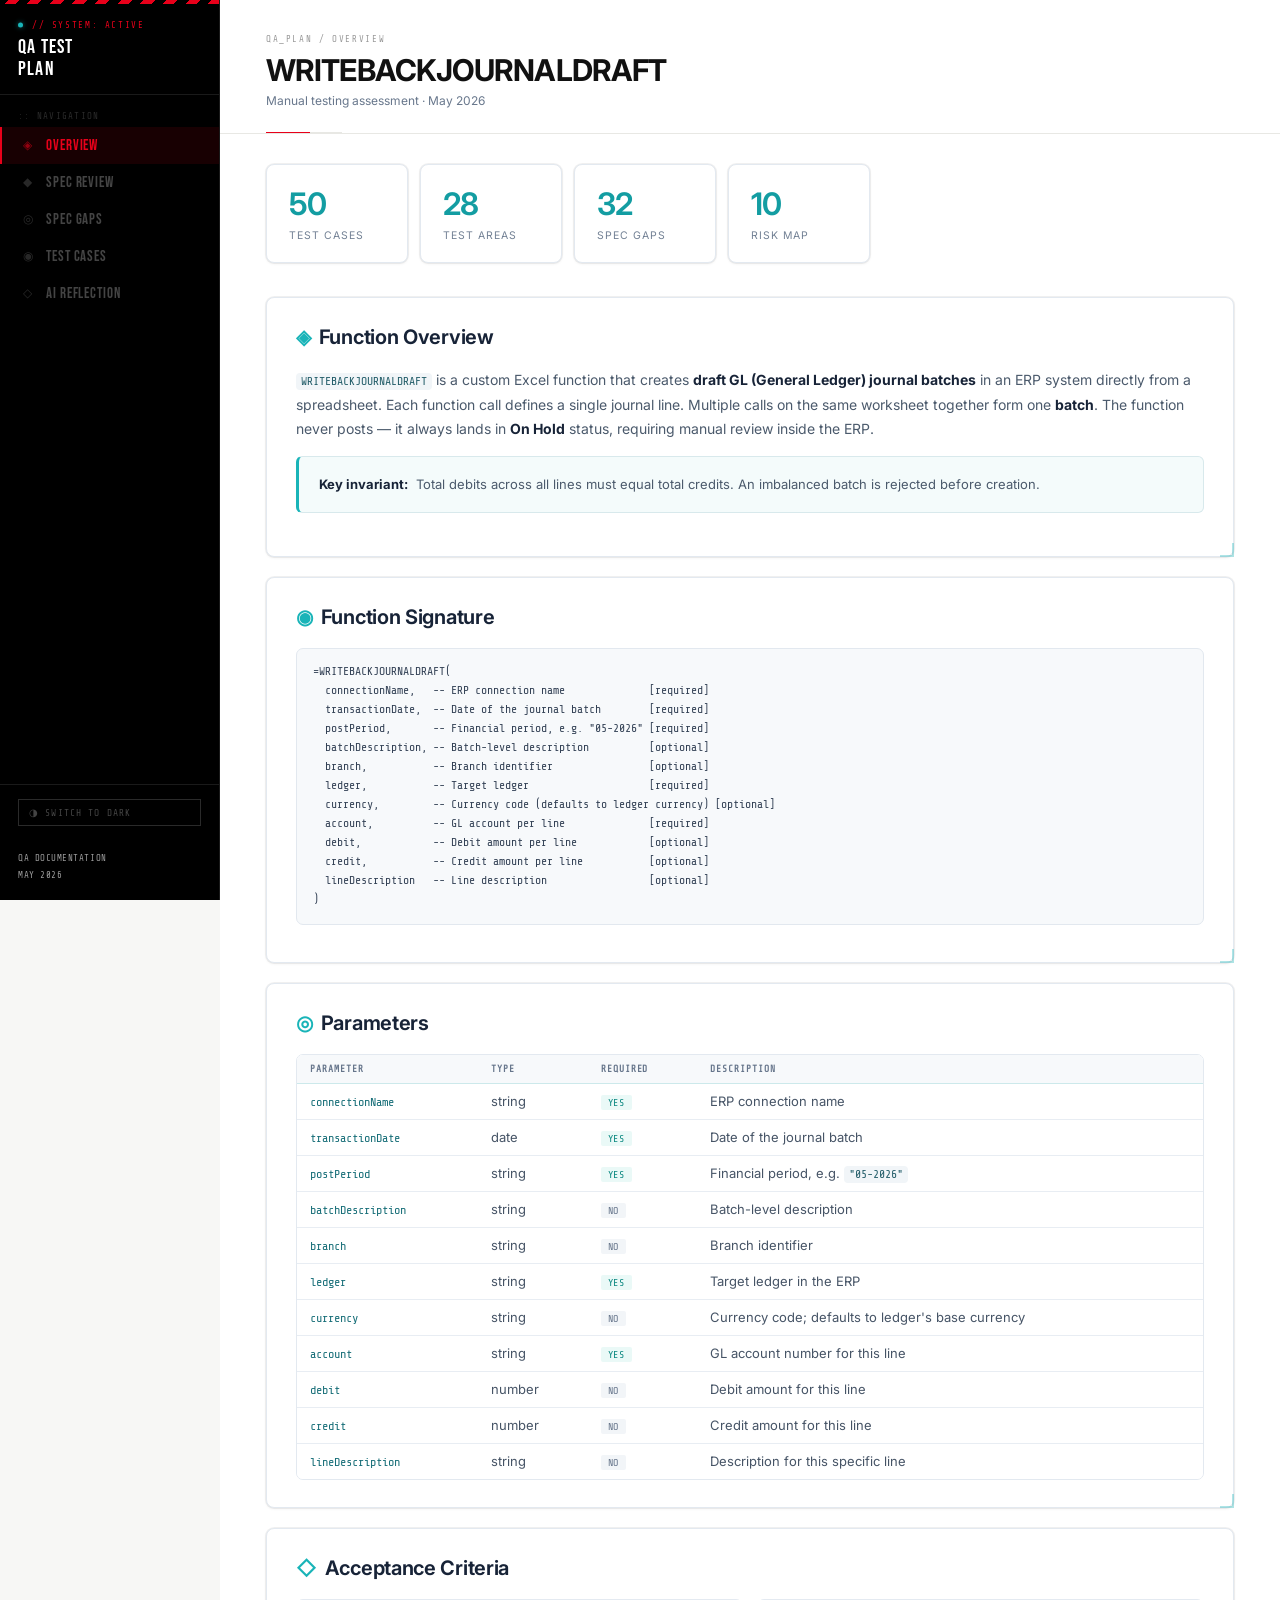
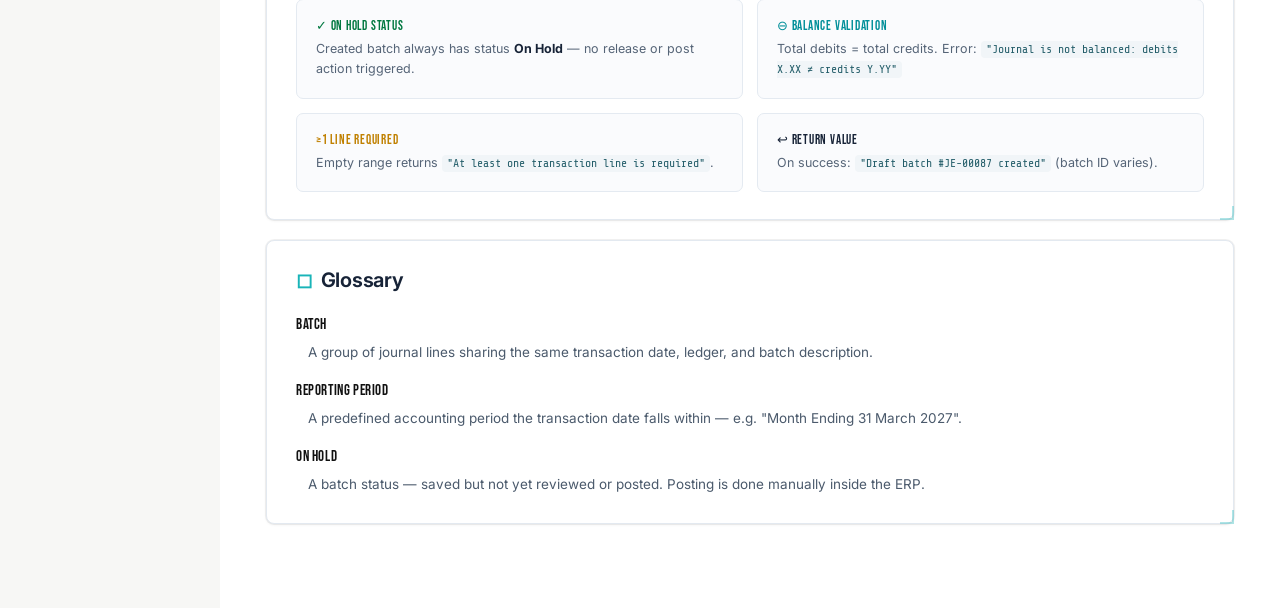
==== commit ac483fb7: "fix: remove ALL cyan from light theme background, clean white + EVA accents Body: solid #f7f7f5, no " ====
--- a/index.html
+++ b/index.html
@@ -7,7 +7,7 @@
   <link rel="preconnect" href="https://fonts.googleapis.com">
   <link rel="preconnect" href="https://fonts.gstatic.com" crossorigin>
   <link href="https://fonts.googleapis.com/css2?family=Bebas+Neue&family=Share+Tech+Mono&family=Inter:wght@400;500;600;700&display=swap" rel="stylesheet">
-  <link rel="stylesheet" href="style-eva.css?v=20260526-allure6" />
+  <link rel="stylesheet" href="style-eva.css?v=20260526-allure8" />
   <script src="theme.js?v=20260526-allure2"></script>
 </head>
 <body class="overview-page">
--- a/style-eva.css
+++ b/style-eva.css
@@ -1083,10 +1083,7 @@
     #050708;
 }
 [data-theme="light"] body {
-  background:
-    radial-gradient(circle at 85% 12%, rgba(25,223,219,0.14), transparent 33%),
-    radial-gradient(circle at 53% 100%, rgba(255,64,115,0.06), transparent 37%),
-    #f5f8f7;
+  background: #f7f7f5;
 }
 body::before {
   content: '';
@@ -1400,11 +1397,7 @@
    Clean reading layer with restrained EVA / cyan-signal accents.
    -------------------------------------------------------------------------- */
 [data-theme="light"] body {
-  background:
-    radial-gradient(circle at 92% 8%,  rgba(25,223,219,0.18), transparent 30%),
-    radial-gradient(circle at 8%  50%, rgba(25,223,219,0.10), transparent 28%),
-    radial-gradient(circle at 55% 95%, rgba(255,64,115,0.05), transparent 35%),
-    #f6f8fb;
+  background: #f7f7f5;
   color: #172337;
 }
 [data-theme="light"] body::before { display: none; }
@@ -2795,117 +2788,101 @@
    LIGHT THEME UPGRADE — richer visual language
 ══════════════════════════════════════════════════════════════════ */
 
-/* Subtle grid texture in light mode (mirror of dark mode grid) */
+/* Light mode — NO background texture, clean paper */
 [data-theme="light"] body::before {
-  display: block;
-  left: 220px;
-  right: 0;
-  top: 0;
-  bottom: 0;
-  background-image:
-    linear-gradient(rgba(25,180,184,0.035) 1px, transparent 1px),
-    linear-gradient(90deg, rgba(25,180,184,0.035) 1px, transparent 1px);
-  background-size: 56px 56px;
-  mask-image: radial-gradient(ellipse at 80% 18%, black 8%, transparent 62%);
-  -webkit-mask-image: radial-gradient(ellipse at 80% 18%, black 8%, transparent 62%);
-}
-
-/* Main area: let body gradient bleed through, don't hard-fill white */
-[data-theme="light"] .main { background: transparent; }
-
-/* Content area: very slight warm tint so white cards lift from bg */
-[data-theme="light"] .content {
-  background: transparent;
-}
-
-/* Page header: stronger cyan accent on the underline */
+  display: none;
+}
+
+/* ── Light main / content: clean white, no background color ── */
+[data-theme="light"] .main { background: #ffffff; }
+[data-theme="light"] .content { background: transparent; }
+
+/* ── Page header: clean white, no tint ── */
 [data-theme="light"] .page-header {
-  background: rgba(255,255,255,0.85);
-  backdrop-filter: blur(6px);
-  -webkit-backdrop-filter: blur(6px);
-  border-bottom: 1px solid rgba(25,180,184,0.2);
-}
+  background: #ffffff;
+  backdrop-filter: none;
+  border-bottom: 1px solid #e8e8e4;
+}
+
+/* Bottom accent line on page header — narrow red dash, fades out */
 [data-theme="light"] .page-header::after {
-  background: linear-gradient(90deg, #19b4b8 0 80px, rgba(25,180,184,.15) 80px 200px, transparent 200px 100%);
-  height: 2px;
-}
-
-/* Page title: stronger color, tighter */
+  background: linear-gradient(90deg, #E8001A 0 44px, #e8e8e4 44px 100%);
+  height: 1px;
+}
+
+/* ── Breadcrumb: darker, more editorial ── */
+[data-theme="light"] .breadcrumb {
+  font-family: 'Share Tech Mono', monospace;
+  font-size: 9px;
+  letter-spacing: .18em;
+  color: #999;
+}
+
+/* ── Page title: strong dark, no tint ── */
 [data-theme="light"] .page-title {
-  font-size: clamp(26px, 2.6vw, 33px);
-  color: #0e1f33;
-}
-
-/* Cards: lift with shadow */
+  font-size: clamp(24px, 2.4vw, 30px);
+  color: #111;
+  letter-spacing: -.03em;
+}
+
+/* ── Cards: clean lift shadow, no color ring ── */
 [data-theme="light"] .card,
 [data-theme="light"] .stat-card {
-  box-shadow: 0 1px 4px rgba(15,32,51,.07), 0 0 0 1px rgba(25,180,184,.07);
-}
-
-/* Split layout background */
-[data-theme="light"] .cases-page .split-layout {
-  background: transparent;
-}
-
-/* List panel: white with slight shadow instead of flat #f8fafc */
+  box-shadow: 0 1px 3px rgba(0,0,0,.06), 0 0 0 1px rgba(0,0,0,.05);
+}
+
+/* ── Split layout: plain white ── */
+[data-theme="light"] .cases-page .split-layout { background: #fff; }
 [data-theme="light"] .cases-page .list-panel {
-  background: rgba(255,255,255,0.92);
-  border-right: 1px solid rgba(25,180,184,0.16);
-  backdrop-filter: blur(4px);
-  -webkit-backdrop-filter: blur(4px);
+  background: #fafaf8;
+  border-right: 1px solid #e8e8e4;
 }
 [data-theme="light"] .cases-page .list-header {
-  background: rgba(255,255,255,0.95);
-  border-bottom: 1px solid rgba(25,180,184,0.14);
-}
-
-/* Detail panel: white glass, cyan top strip */
-[data-theme="light"] .cases-page .detail-panel {
-  background: rgba(255,255,255,0.94);
-  backdrop-filter: blur(4px);
-  -webkit-backdrop-filter: blur(4px);
-}
+  background: #ffffff;
+  border-bottom: 1px solid #e8e8e4;
+}
+[data-theme="light"] .cases-page .detail-panel { background: #ffffff; }
+
+/* Thin red top strip on detail panel (EVA accent, not cyan) */
 [data-theme="light"] .cases-page .detail-panel::before {
   content: '';
   display: block;
-  height: 2px;
-  background: linear-gradient(90deg, #19b4b8 0 60px, rgba(25,180,184,.2) 60px 220px, transparent 220px 100%);
-}
-
-/* Case section h2 — cyan left accent */
+  height: 1px;
+  background: linear-gradient(90deg, #E8001A 0 32px, #e8e8e4 32px 100%);
+}
+
+/* ── Case section h2: bold dark, red left rule ── */
 [data-theme="light"] .case-section h2 {
-  color: #19b4b8;
-  padding-left: 10px;
-  border-left: 2px solid rgba(25,180,184,0.45);
-}
-
-/* Aside meta-label — cyan mono style */
+  color: #111;
+  padding-left: 9px;
+  border-left: 2px solid #E8001A;
+}
+
+/* ── Aside meta-label: monospace dark, no color ── */
 [data-theme="light"] .meta-label {
-  color: #19b4b8;
+  color: #888;
   font-family: 'Share Tech Mono', monospace;
   font-size: 9px;
   letter-spacing: .16em;
 }
 
-/* Aside meta-block divider */
-[data-theme="light"] .meta-block {
-  border-bottom-color: rgba(25,180,184,0.1);
-}
-
-/* Case aside border */
-[data-theme="light"] .case-aside {
-  border-left-color: rgba(25,180,184,0.18);
-}
-
-/* Expected section top border */
-[data-theme="light"] .expected-section {
-  border-top-color: rgba(25,180,184,0.16);
-}
-
-/* Scrollbar in detail panel — cyan tint */
-[data-theme="light"] .detail-panel::-webkit-scrollbar-thumb {
-  background: rgba(25,180,184,0.3);
-}
+/* ── Dividers: neutral ── */
+[data-theme="light"] .meta-block { border-bottom-color: #ebebea; }
+[data-theme="light"] .case-aside { border-left-color: #ebebea; }
+[data-theme="light"] .expected-section { border-top-color: #ebebea; }
+
+/* ── Scrollbar: neutral ── */
+[data-theme="light"] .detail-panel::-webkit-scrollbar-thumb { background: #d0d0cc; }
+
+/* ── TC-ID in list: small red text, feels editorial ── */
+[data-theme="light"] .cases-page .tc-item-id { color: #E8001A; }
+
+/* ── Active list item: red left border ── */
+[data-theme="light"] .cases-page .tc-item.active {
+  border-left-color: #E8001A;
+  background: #fff8f8;
+}
+[data-theme="light"] .cases-page .tc-item-id { font-variant-numeric: tabular-nums; }
 
 /* Gap items in light mode: subtle left accent by severity */
 [data-theme="light"] .gap-critical { border-left: 3px solid #e03050; }
@@ -2916,3 +2893,33 @@
 [data-theme="light"] .nav-link.active {
   background: rgba(232,0,26,0.1);
 }
+
+/* ── Expected results: no checkmark circles, just plain rows ── */
+/* hide the empty step-mark span in expected results */
+.expected-section .detail-results .step-mark,
+[data-theme="light"] .expected-section .detail-results .step-mark {
+  display: none !important;
+}
+/* tighten rows without the circle */
+[data-theme="light"] .expected-section .detail-results .detail-step {
+  gap: 0;
+  padding: 5px 12px;
+}
+[data-theme="light"] .expected-section .detail-results .step-text {
+  color: #28493f;
+  font-size: 12.5px;
+}
+/* dark mode expected rows — hide circle too */
+.expected-section .detail-results .detail-step {
+  gap: 0;
+  padding: 7px 2px;
+}
+
+/* ── Smaller font across entire detail panel ── */
+[data-theme="light"] .step-text { font-size: 12.5px; }
+[data-theme="light"] .detail-variation { font-size: 12px; }
+[data-theme="light"] .meta-text { font-size: 12px; }
+[data-theme="dark"] .detail-steps .step-text,
+[data-theme="dark"] .detail-results .step-text,
+[data-theme="dark"] .detail-preconditions-list .step-text { font-size: 12.5px; }
+
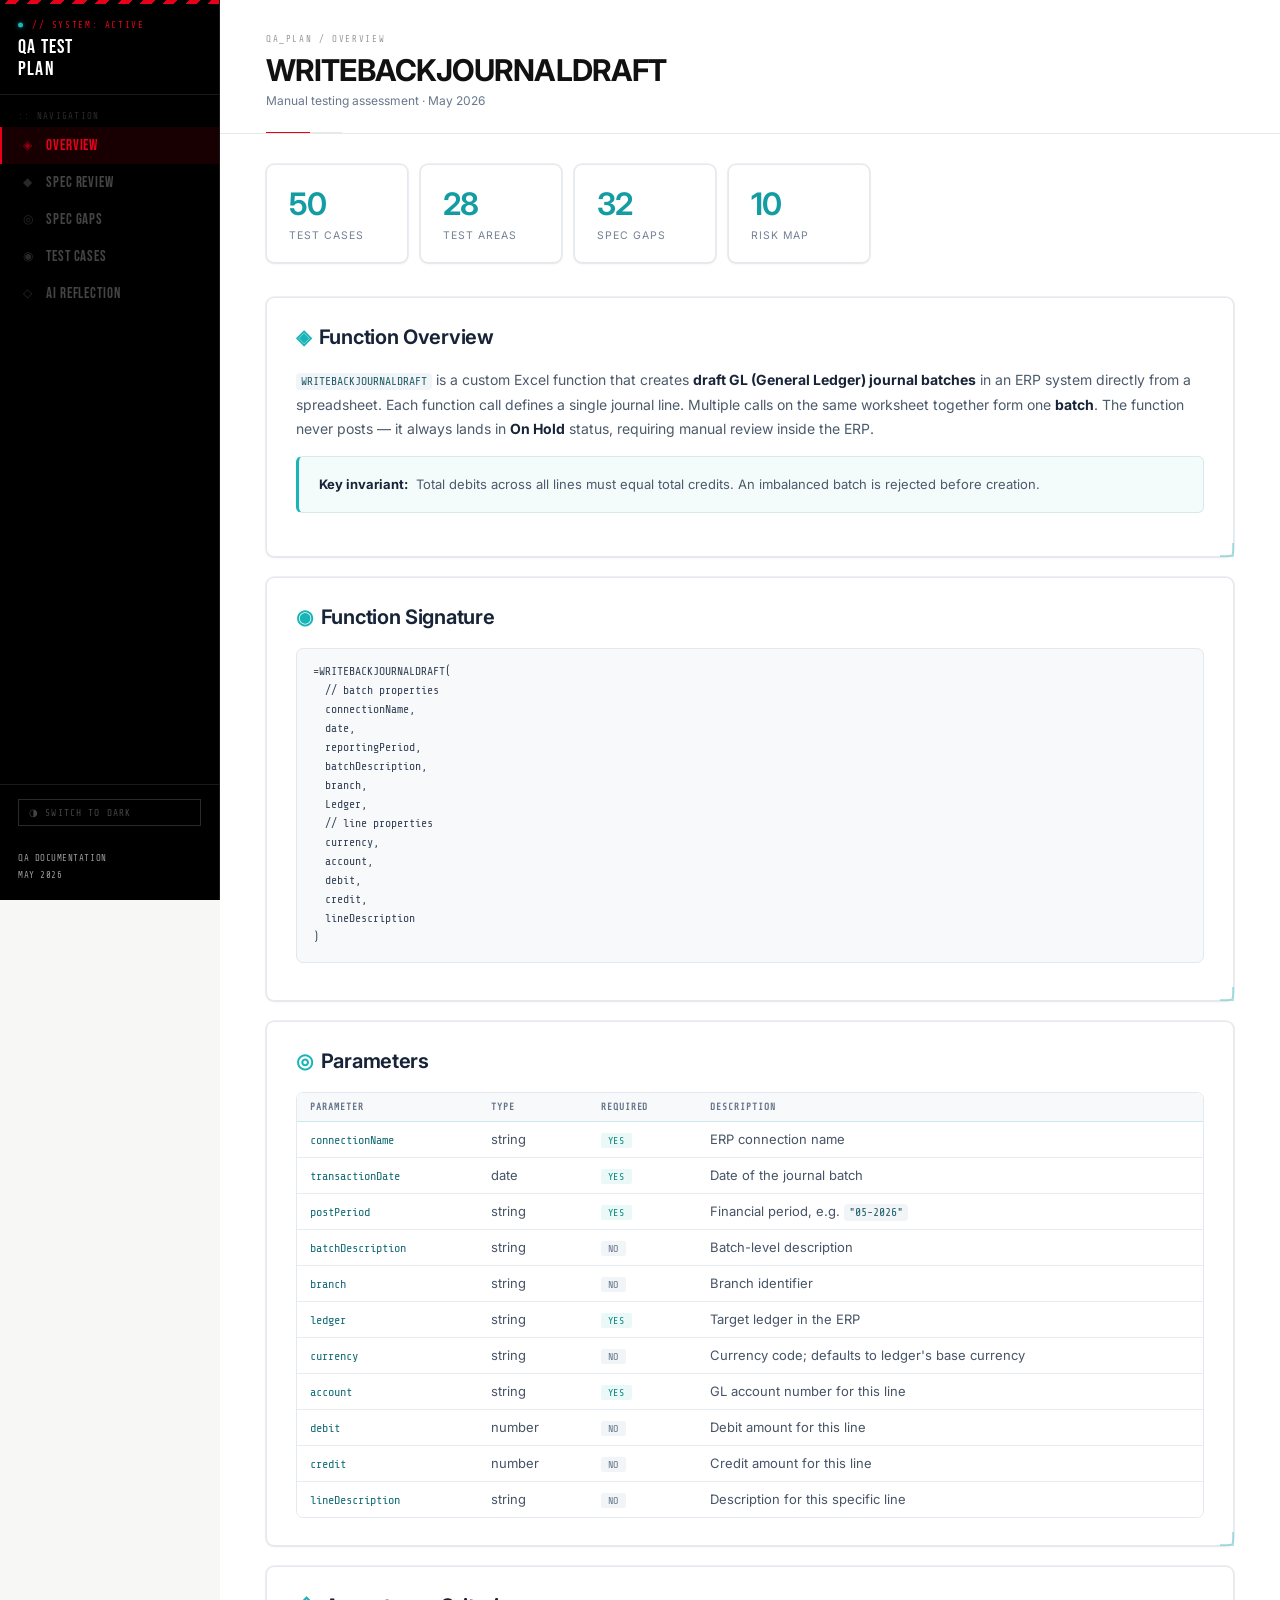
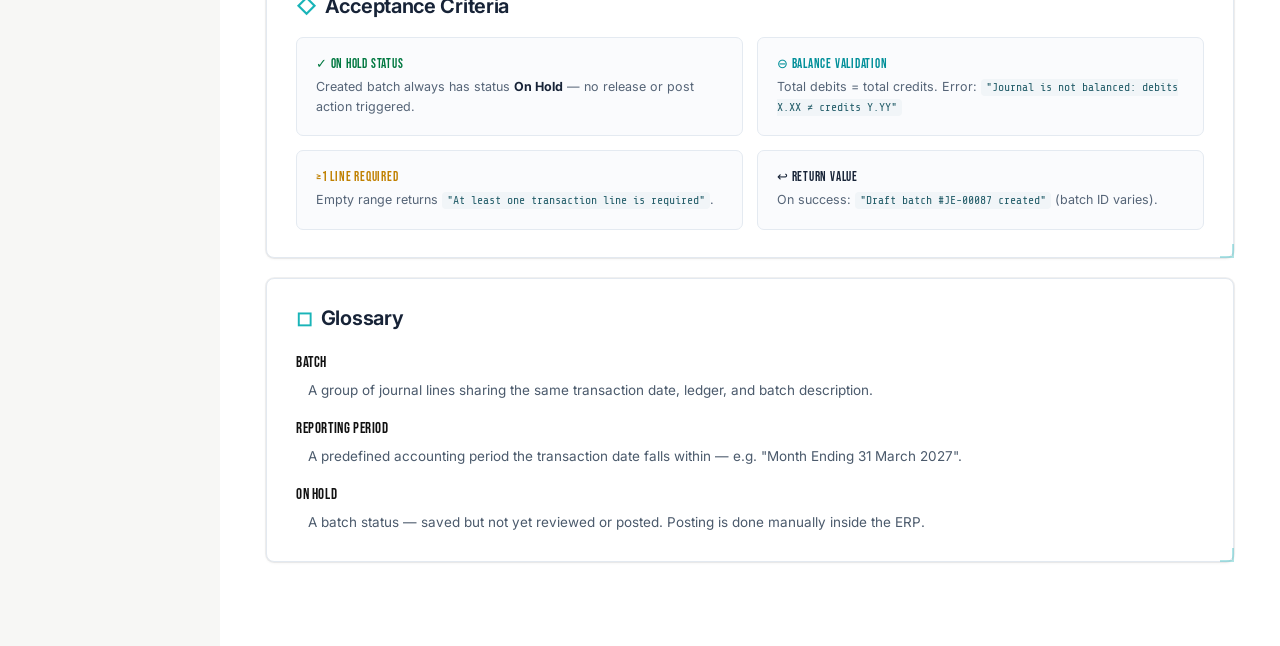
==== commit 2d083647: "overview: rename index.html → overview.html, update nav links, add redirect - overview.html is the n" ====
--- a/index.html
+++ b/index.html
@@ -1,138 +1,11 @@
 <!DOCTYPE html>
-<html lang="en" data-theme="light">
+<html>
 <head>
   <meta charset="UTF-8" />
-  <meta name="viewport" content="width=device-width, initial-scale=1.0" />
-  <title>WRITEBACKJOURNALDRAFT — QA Test Plan</title>
-  <link rel="preconnect" href="https://fonts.googleapis.com">
-  <link rel="preconnect" href="https://fonts.gstatic.com" crossorigin>
-  <link href="https://fonts.googleapis.com/css2?family=Bebas+Neue&family=Share+Tech+Mono&family=Inter:wght@400;500;600;700&display=swap" rel="stylesheet">
-  <link rel="stylesheet" href="style-eva.css?v=20260526-allure8" />
-  <script src="theme.js?v=20260526-allure2"></script>
+  <meta http-equiv="refresh" content="0; url=overview.html" />
+  <title>Redirecting…</title>
 </head>
-<body class="overview-page">
-
-<aside class="sidebar">
-  <div class="sidebar-header">
-    <div class="sidebar-eyebrow">// SYSTEM: ACTIVE</div>
-    <div class="sidebar-logo">QA TEST<br>PLAN</div>
-  </div>
-  <div class="nav-section">:: Navigation</div>
-  <a href="index.html" class="nav-link active"><span class="nav-icon">◈</span> Overview</a>
-  <a href="spec.html" class="nav-link"><span class="nav-icon">◆</span> Spec Review</a>
-  <a href="gaps.html" class="nav-link"><span class="nav-icon">◎</span> Spec Gaps</a>
-  <a href="test-cases.html" class="nav-link"><span class="nav-icon">◉</span> Test Cases</a>
-  <a href="ai-reflection.html" class="nav-link"><span class="nav-icon">◇</span> AI Reflection</a>
-  <div class="theme-toggle">
-    <button class="theme-btn" onclick="toggleTheme()" id="theme-btn">◑ &nbsp;SWITCH THEME</button>
-  </div>
-  <div class="sidebar-footer">
-    QA DOCUMENTATION<br/>
-    MAY 2026
-  </div>
-</aside>
-
-<main class="main">
-  <div class="page-header">
-    <div class="breadcrumb">QA_PLAN / OVERVIEW</div>
-    <div class="page-title">WRITEBACKJOURNALDRAFT</div>
-    <div class="page-desc">Manual testing assessment · May 2026</div>
-  </div>
-
-  <div class="content">
-
-    <div class="stats">
-      <a class="stat-card stat-link" href="test-cases.html" aria-label="Open all 50 test cases"><div class="stat-num">50</div><div class="stat-label">Test cases</div><div class="stat-action" aria-hidden="true">→</div></a>
-      <a class="stat-card stat-link" href="test-cases.html" aria-label="Review the 28 test areas"><div class="stat-num">28</div><div class="stat-label">Test areas</div><div class="stat-action" aria-hidden="true">→</div></a>
-      <a class="stat-card stat-link" href="gaps.html" aria-label="Open 32 specification gaps"><div class="stat-num">32</div><div class="stat-label">Spec gaps</div><div class="stat-action" aria-hidden="true">→</div></a>
-      <a class="stat-card stat-link" href="spec.html#risk-map" aria-label="Open risk map with 10 identified risks"><div class="stat-num">10</div><div class="stat-label">Risk map</div><div class="stat-action" aria-hidden="true">→</div></a>
-    </div>
-
-    <div class="card">
-      <div class="card-title"><span class="icon">◈</span> Function Overview</div>
-      <p style="font-size:14px;color:var(--text-muted);line-height:1.75;margin-bottom:14px;">
-        <code>WRITEBACKJOURNALDRAFT</code> is a custom Excel function that creates <strong style="color:var(--text)">draft GL (General Ledger) journal batches</strong> in an ERP system directly from a spreadsheet. Each function call defines a single journal line. Multiple calls on the same worksheet together form one <strong style="color:var(--text)">batch</strong>. The function never posts — it always lands in <strong style="color:var(--accent)">On Hold</strong> status, requiring manual review inside the ERP.
-      </p>
-      <div class="callout callout-info">
-        <strong>Key invariant:</strong> Total debits across all lines must equal total credits. An imbalanced batch is rejected before creation.
-      </div>
-    </div>
-
-    <div class="card">
-      <div class="card-title"><span class="icon">◉</span> Function Signature</div>
-      <pre>=WRITEBACKJOURNALDRAFT(
-  connectionName,   -- ERP connection name              [required]
-  transactionDate,  -- Date of the journal batch        [required]
-  postPeriod,       -- Financial period, e.g. "05-2026" [required]
-  batchDescription, -- Batch-level description          [optional]
-  branch,           -- Branch identifier                [optional]
-  ledger,           -- Target ledger                    [required]
-  currency,         -- Currency code (defaults to ledger currency) [optional]
-  account,          -- GL account per line              [required]
-  debit,            -- Debit amount per line            [optional]
-  credit,           -- Credit amount per line           [optional]
-  lineDescription   -- Line description                 [optional]
-)</pre>
-    </div>
-
-    <div class="card">
-      <div class="card-title"><span class="icon">◎</span> Parameters</div>
-      <div class="table-wrap">
-        <table class="param-table">
-          <thead><tr><th>Parameter</th><th>Type</th><th>Required</th><th>Description</th></tr></thead>
-          <tbody>
-            <tr><td><span class="param-name">connectionName</span></td><td>string</td><td><span class="badge badge-required">Yes</span></td><td>ERP connection name</td></tr>
-            <tr><td><span class="param-name">transactionDate</span></td><td>date</td><td><span class="badge badge-required">Yes</span></td><td>Date of the journal batch</td></tr>
-            <tr><td><span class="param-name">postPeriod</span></td><td>string</td><td><span class="badge badge-required">Yes</span></td><td>Financial period, e.g. <code>"05-2026"</code></td></tr>
-            <tr><td><span class="param-name">batchDescription</span></td><td>string</td><td><span class="badge badge-scripted">No</span></td><td>Batch-level description</td></tr>
-            <tr><td><span class="param-name">branch</span></td><td>string</td><td><span class="badge badge-scripted">No</span></td><td>Branch identifier</td></tr>
-            <tr><td><span class="param-name">ledger</span></td><td>string</td><td><span class="badge badge-required">Yes</span></td><td>Target ledger in the ERP</td></tr>
-            <tr><td><span class="param-name">currency</span></td><td>string</td><td><span class="badge badge-scripted">No</span></td><td>Currency code; defaults to ledger's base currency</td></tr>
-            <tr><td><span class="param-name">account</span></td><td>string</td><td><span class="badge badge-required">Yes</span></td><td>GL account number for this line</td></tr>
-            <tr><td><span class="param-name">debit</span></td><td>number</td><td><span class="badge badge-scripted">No</span></td><td>Debit amount for this line</td></tr>
-            <tr><td><span class="param-name">credit</span></td><td>number</td><td><span class="badge badge-scripted">No</span></td><td>Credit amount for this line</td></tr>
-            <tr><td><span class="param-name">lineDescription</span></td><td>string</td><td><span class="badge badge-scripted">No</span></td><td>Description for this specific line</td></tr>
-          </tbody>
-        </table>
-      </div>
-    </div>
-
-    <div class="card">
-      <div class="card-title"><span class="icon">◇</span> Acceptance Criteria</div>
-      <div class="ac-grid">
-        <div class="ac-item">
-          <div class="ac-title" style="color:var(--ok);">✓ On Hold Status</div>
-          <div class="ac-body">Created batch always has status <strong style="color:var(--text)">On Hold</strong> — no release or post action triggered.</div>
-        </div>
-        <div class="ac-item">
-          <div class="ac-title" style="color:var(--accent2);">⊖ Balance Validation</div>
-          <div class="ac-body">Total debits = total credits. Error: <code>"Journal is not balanced: debits X.XX ≠ credits Y.YY"</code></div>
-        </div>
-        <div class="ac-item">
-          <div class="ac-title" style="color:var(--yellow);">≥1 Line Required</div>
-          <div class="ac-body">Empty range returns <code>"At least one transaction line is required"</code>.</div>
-        </div>
-        <div class="ac-item">
-          <div class="ac-title" style="color:var(--purple);">↩ Return Value</div>
-          <div class="ac-body">On success: <code>"Draft batch #JE-00087 created"</code> (batch ID varies).</div>
-        </div>
-      </div>
-    </div>
-
-    <div class="card">
-      <div class="card-title"><span class="icon">◻</span> Glossary</div>
-      <dl style="font-size:14px;line-height:1.8;">
-        <dt>Batch</dt>
-        <dd>A group of journal lines sharing the same transaction date, ledger, and batch description.</dd>
-        <dt>Reporting Period</dt>
-        <dd>A predefined accounting period the transaction date falls within — e.g. "Month Ending 31 March 2027".</dd>
-        <dt>On Hold</dt>
-        <dd>A batch status — saved but not yet reviewed or posted. Posting is done manually inside the ERP.</dd>
-      </dl>
-    </div>
-
-  </div>
-</main>
-
+<body>
+  <script>window.location.replace("overview.html");</script>
 </body>
 </html>
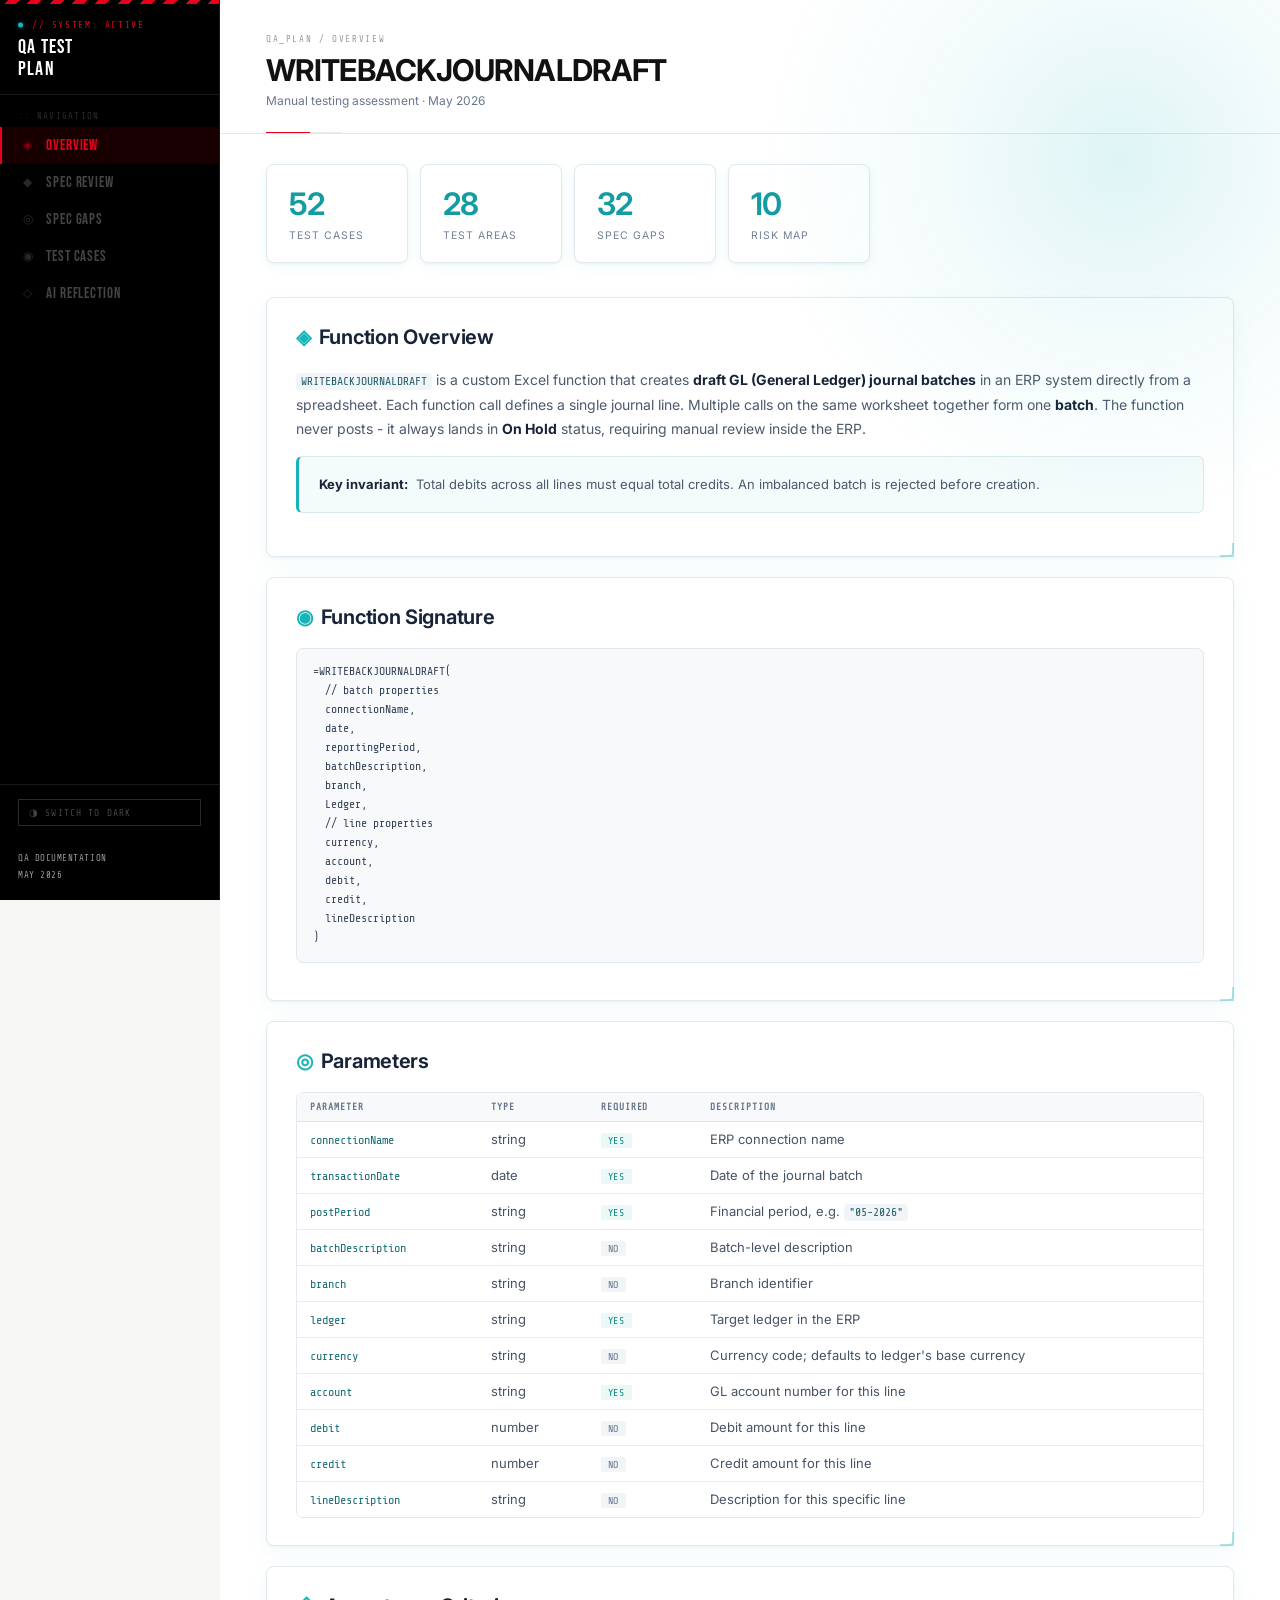
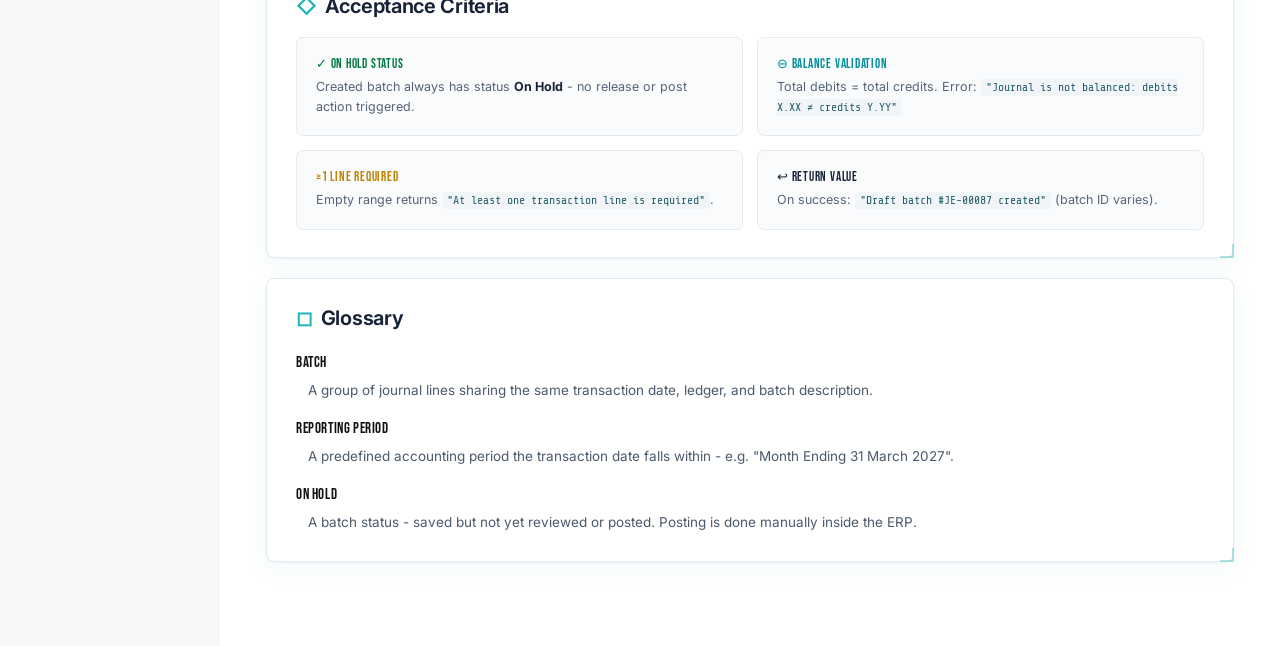
==== commit 45e34ac8: "Sync site assets and workbook with 52 test cases" ====
--- a/index.html
+++ b/index.html
@@ -2,6 +2,7 @@
 <html>
 <head>
   <meta charset="UTF-8" />
+  <link rel="icon" type="image/x-icon" href="favicon.ico?v=20260527" />
   <meta http-equiv="refresh" content="0; url=overview.html" />
   <title>Redirecting…</title>
 </head>
